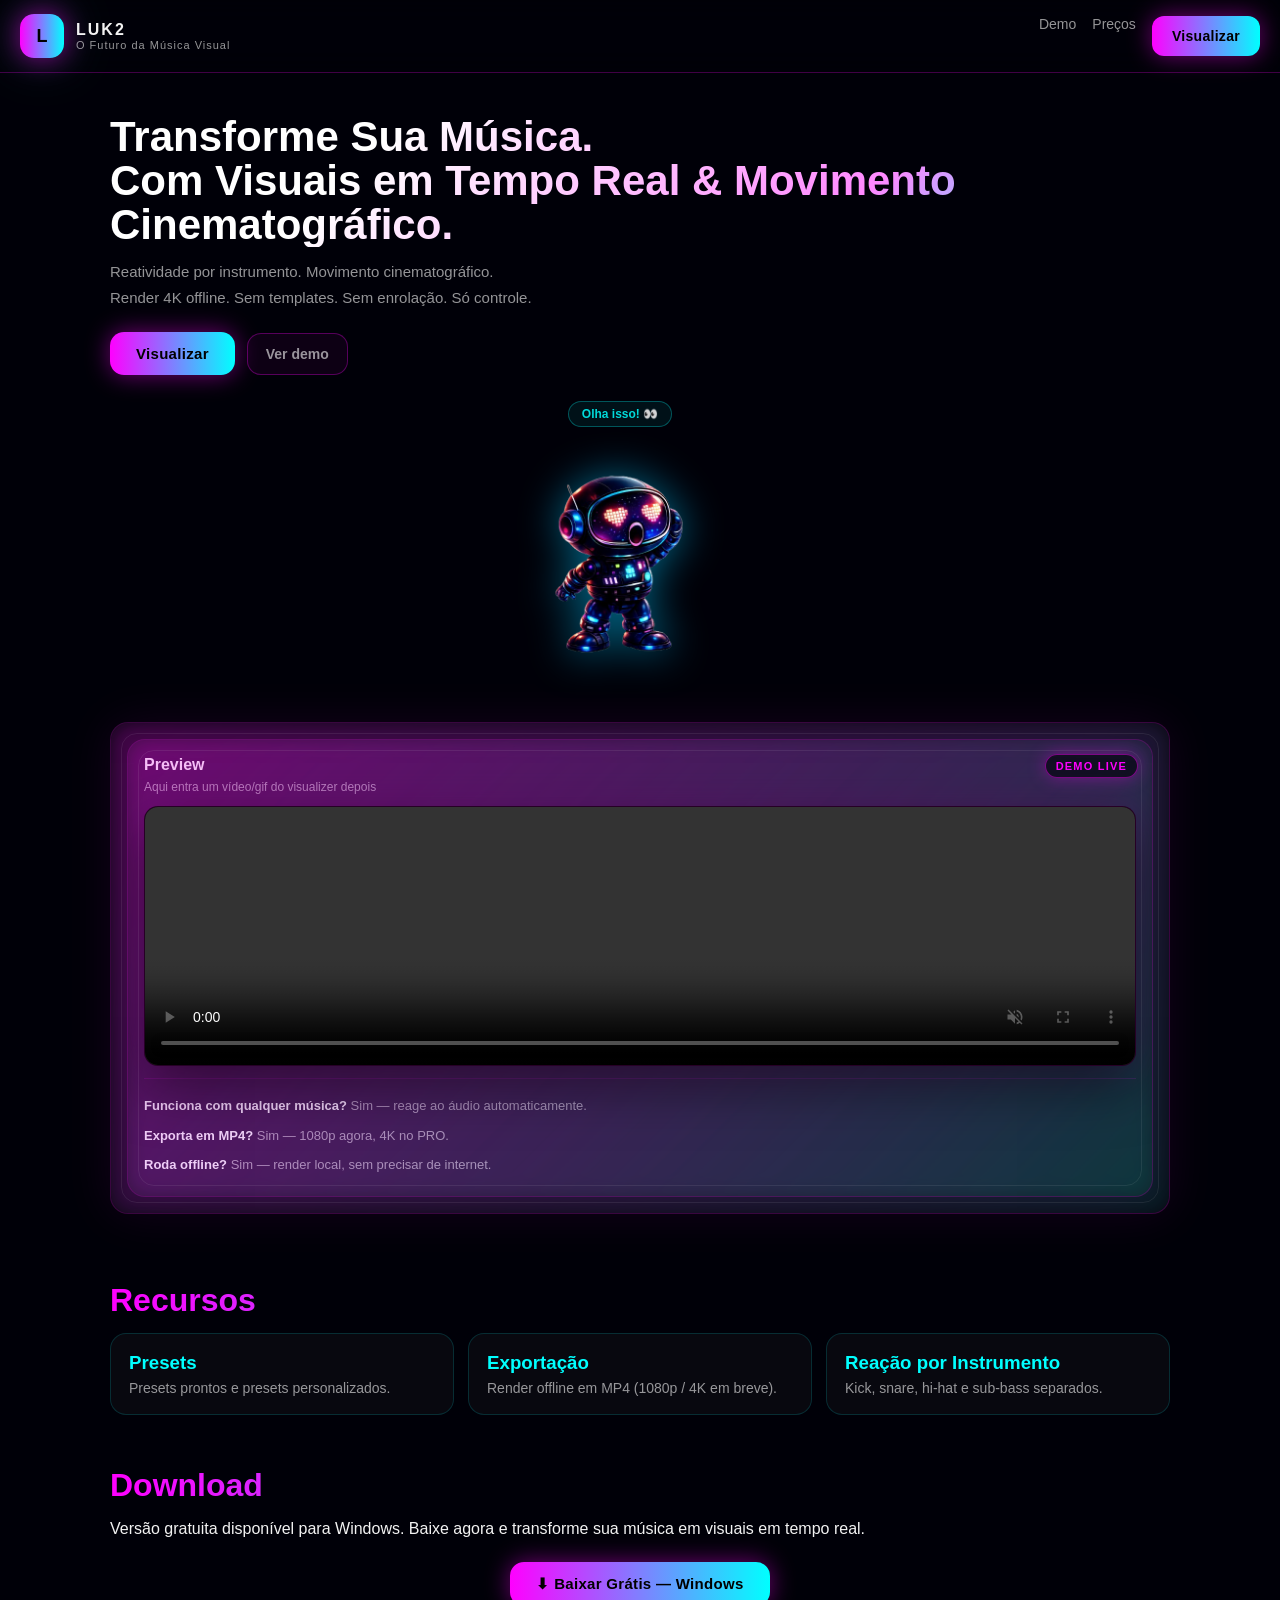
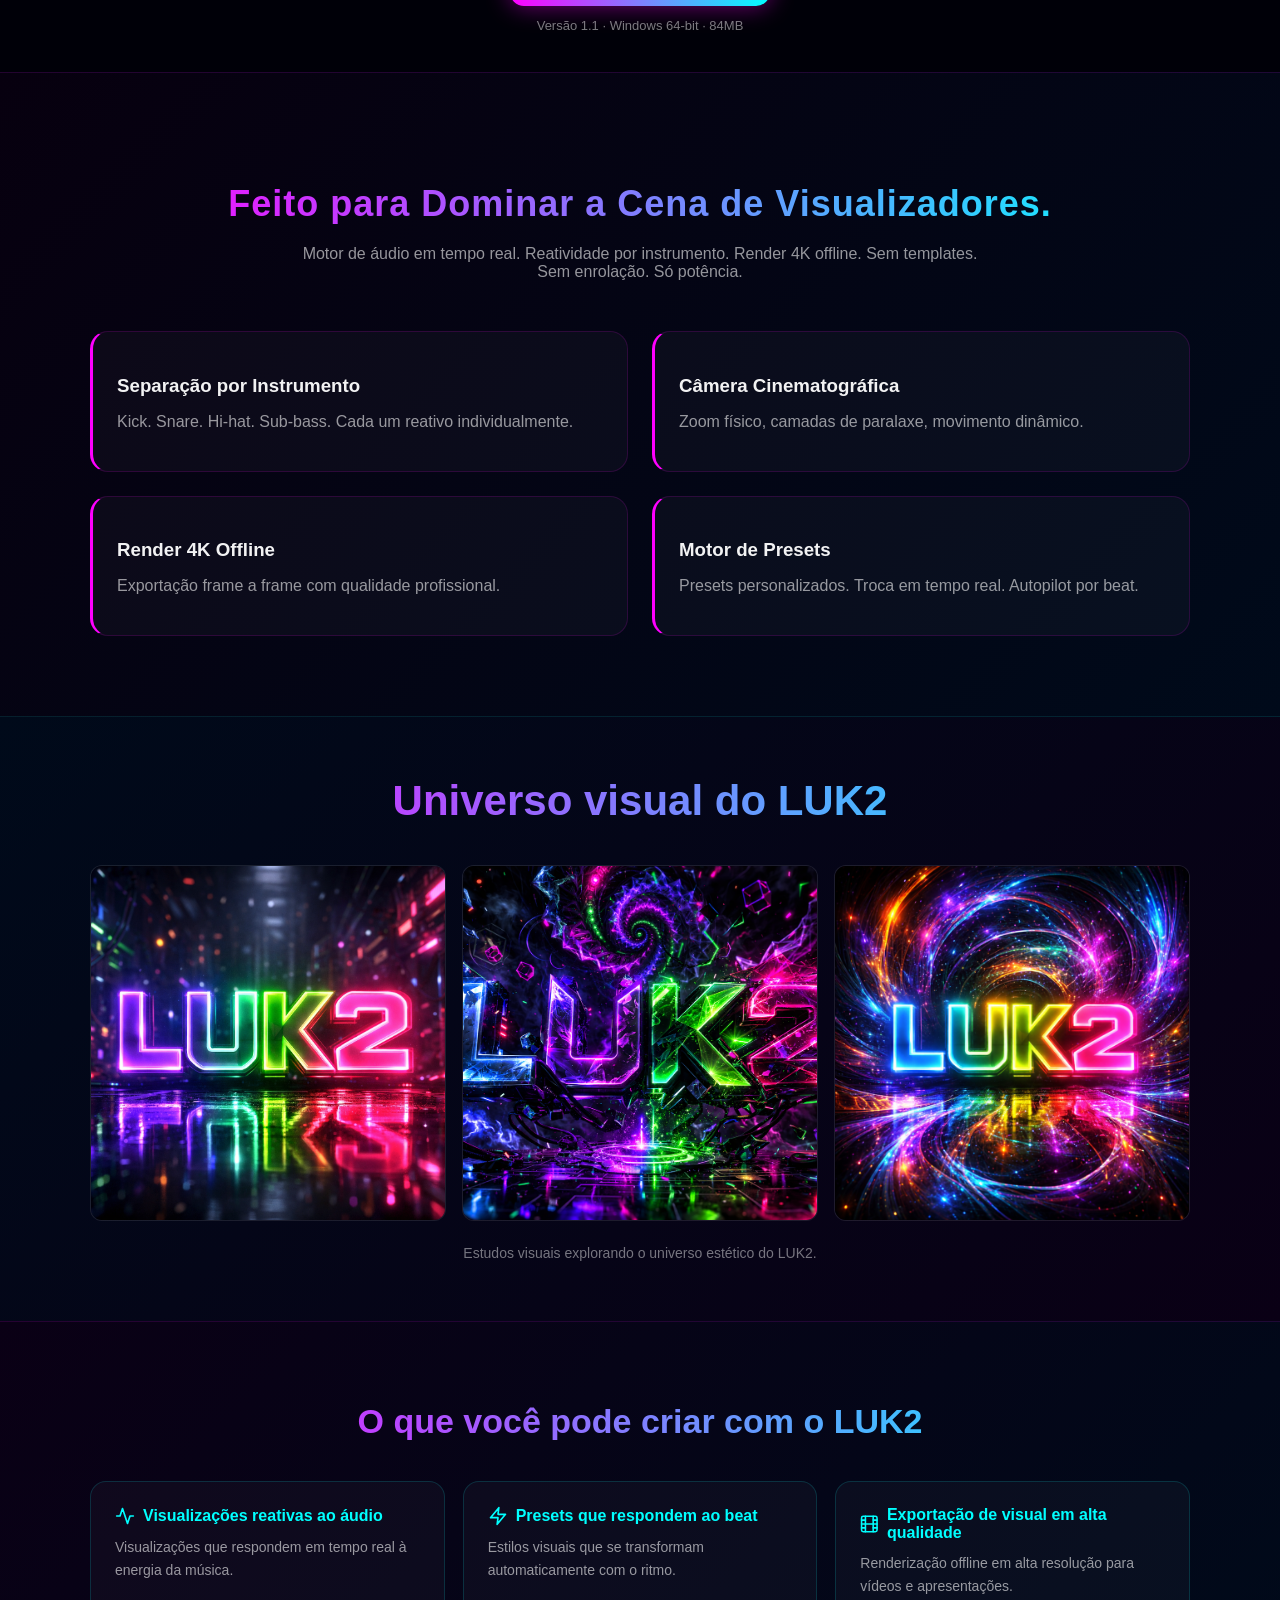
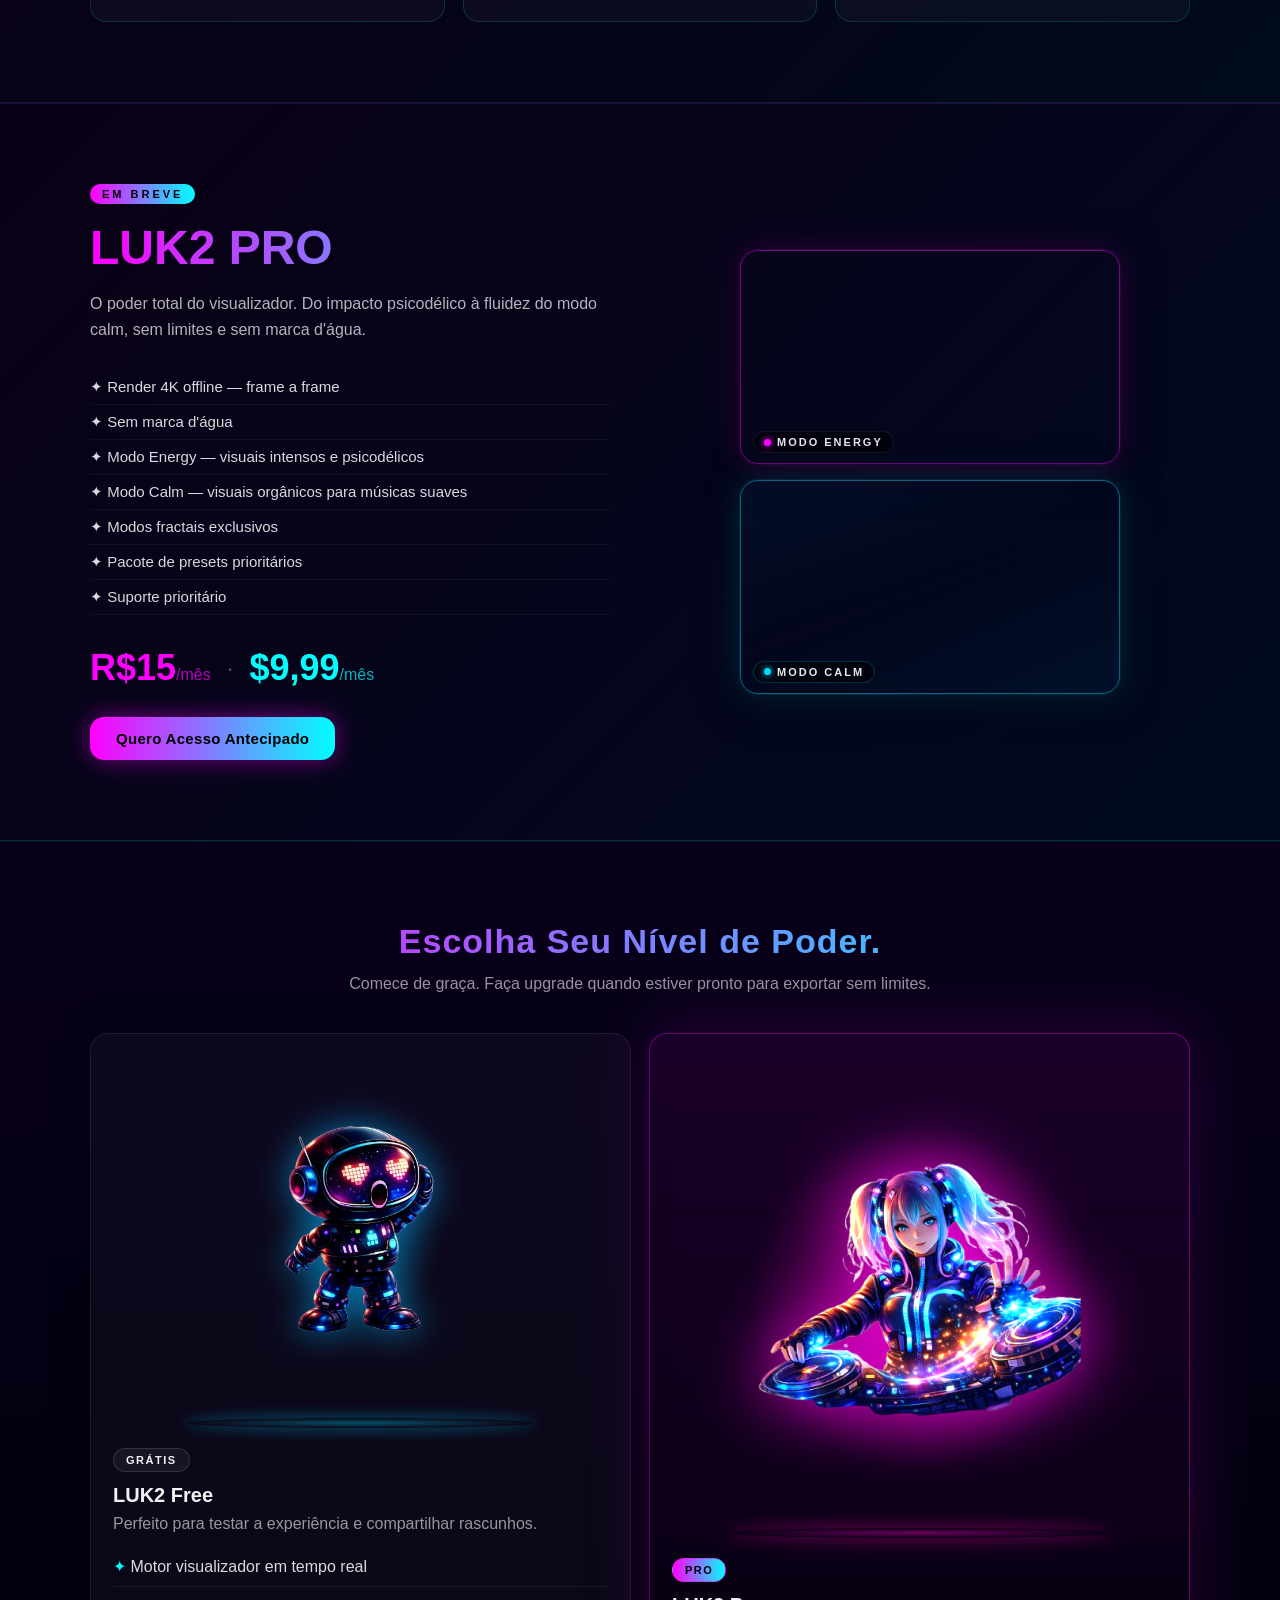
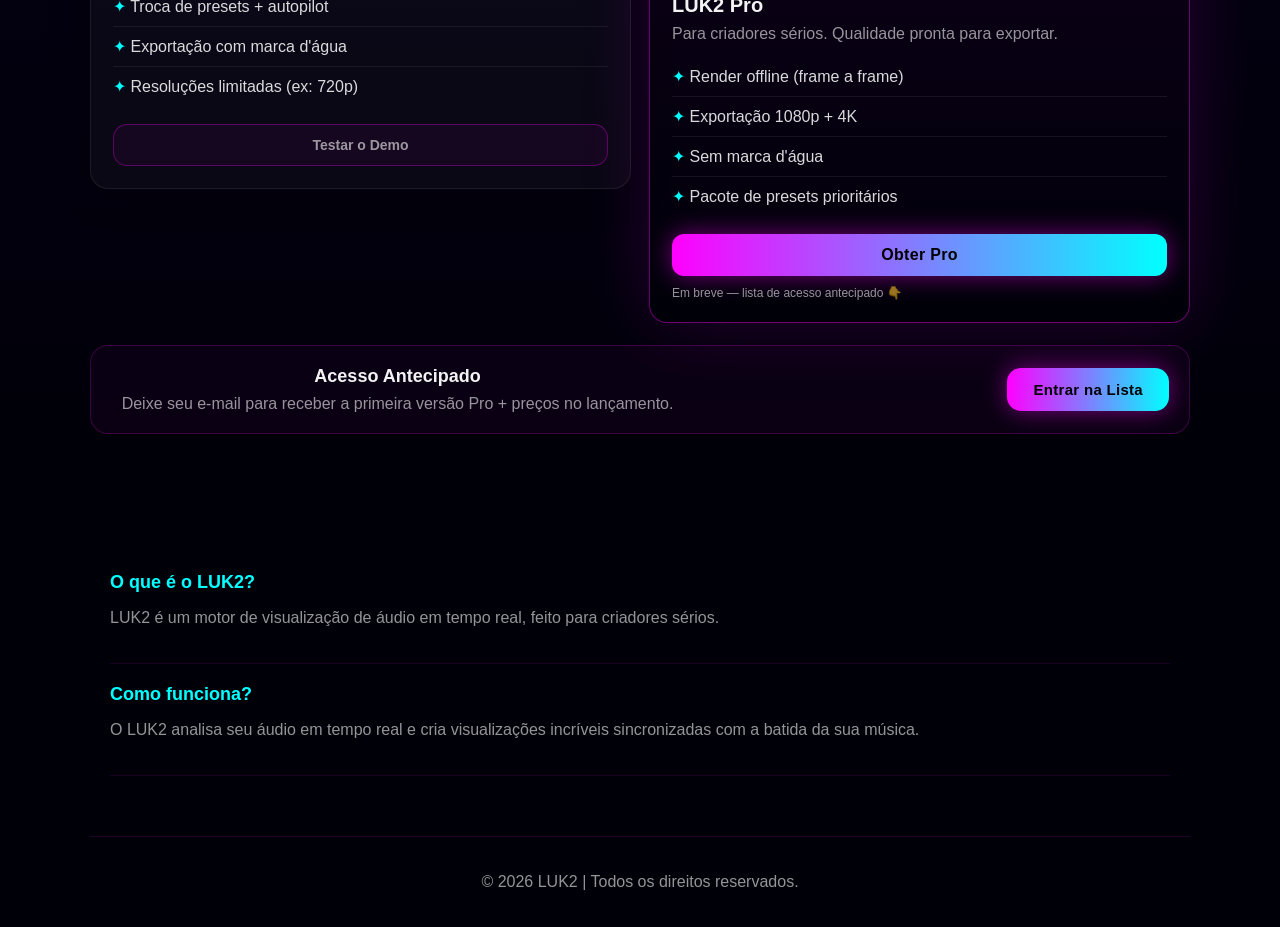
==== index.html @ 552ab43d "Corrige link de download: troca view do Google Drive por download direto - Antes: /file/d/.../view?u" ====
<!DOCTYPE html>
<html lang="pt-br">
<head>
  <meta charset="UTF-8" />
  <meta name="viewport" content="width=device-width, initial-scale=1.0" />
  <title>LUK2</title>
  <link rel="stylesheet" href="css/styles.css" />
</head>
<body>

<!-- Topbar -->
<header class="topbar">
  <div class="brand">
    <div class="logo">L</div>
    <div class="brand-text">
      <div class="name">LUK2</div>
      <div class="tagline">O Futuro da Música Visual</div>
    </div>
  </div>
  <div class="nav">
    <a href="javascript:void(0);" id="nav-demo-btn">Demo</a>
    <a href="#pricing">Preços</a>
    <a href="#download" class="cta">Visualizar</a>
  </div>
</header>

<!-- Hero Section -->
<main class="hero" style="position:relative; align-items:flex-end;">
  <div class="hero-left">
    <h1>
      Transforme Sua Música.<br>
      Com Visuais em Tempo Real &amp; Movimento Cinematográfico.
    </h1>
    <p>
      Reatividade por instrumento. Movimento cinematográfico.<br>
      Render 4K offline. Sem templates. Sem enrolação. Só controle.
    </p>
    <div class="hero-actions">
      <a class="cta cta-big" href="#download">Visualizar</a>
      <a class="ghost" href="javascript:void(0);" id="hero-demo-btn">Ver demo</a>
    </div>
  </div>
  <div class="hero-right">
    <div class="hero-k2-wrap">
      <div class="hero-k2-bubble">Olha isso! 👀</div>
      <img src="assets/images/k2.png" class="hero-k2" id="heroK2" alt="K2" />
    </div>
    <div class="card">


  <div class="hero-right">
    <div class="card">
      <div class="card-title">Preview</div>
      <div class="card-sub">Aqui entra um vídeo/gif do visualizer depois</div>
      <span class="preview-badge">DEMO LIVE</span>
      <video class="preview-video" autoplay muted loop playsinline controls preload="metadata">
        <source src="assets/videos/gravacao.mp4" type="video/mp4">
        Seu navegador não suporta vídeos.
      </video>
      <div class="mini-faq">
        <div class="q"><strong>Funciona com qualquer música?</strong> Sim — reage ao áudio automaticamente.</div>
        <div class="q"><strong>Exporta em MP4?</strong> Sim — 1080p agora, 4K no PRO.</div>
        <div class="q"><strong>Roda offline?</strong> Sim — render local, sem precisar de internet.</div>
      </div>
    </div>
  </div>
</main>

<section class="section" id="features">
  <h2>Recursos</h2>
  <div class="grid">
    <div class="tile">
      <h3>Presets</h3>
      <p>Presets prontos e presets personalizados.</p>
    </div>
    <div class="tile">
      <h3>Exportação</h3>
      <p>Render offline em MP4 (1080p / 4K em breve).</p>
    </div>
    <div class="tile">
      <h3>Reação por Instrumento</h3>
      <p>Kick, snare, hi-hat e sub-bass separados.</p>
    </div>
  </div>
</section>

<section class="section" id="download">
  <h2>Download</h2>
  <p>Versão gratuita disponível para Windows. Baixe agora e transforme sua música em visuais em tempo real.</p>
  <div style="text-align:center; margin-top:24px;">
    <a class="cta cta-big" href="https://drive.google.com/uc?export=download&id=1uAaUj0NLOrBJ1hyEz4DgEdSQg5QfrGda" target="_blank" rel="noopener">⬇ Baixar Grátis — Windows</a>
    <p style="margin-top:12px; opacity:0.5; font-size:13px;">Versão 1.1 · Windows 64-bit · 84MB</p>
  </div>
</section>

<section class="impact">
  <div class="impact-container">
    <h2 class="impact-title">
      Feito para Dominar a Cena de Visualizadores.
    </h2>
    <p class="impact-sub">
      Motor de áudio em tempo real. Reatividade por instrumento. Render 4K offline.
      Sem templates. Sem enrolação. Só potência.
    </p>
    <div class="impact-grid">
      <div class="impact-item">
        <h3>Separação por Instrumento</h3>
        <p>Kick. Snare. Hi-hat. Sub-bass. Cada um reativo individualmente.</p>
      </div>
      <div class="impact-item">
        <h3>Câmera Cinematográfica</h3>
        <p>Zoom físico, camadas de paralaxe, movimento dinâmico.</p>
      </div>
      <div class="impact-item">
        <h3>Render 4K Offline</h3>
        <p>Exportação frame a frame com qualidade profissional.</p>
      </div>
      <div class="impact-item">
        <h3>Motor de Presets</h3>
        <p>Presets personalizados. Troca em tempo real. Autopilot por beat.</p>
      </div>
    </div>
  </div>
</section>


<!-- Gallery Section -->
<section class="gallery-section">
  <div class="gallery-container">
  <h2 class="gallery-title">Universo visual do LUK2</h2>
  <div class="gallery-grid">
    <div class="gallery-card">
      <img src="assets/images/LUK2(1).png" alt="" />
    </div>
    <div class="gallery-card">
      <img src="assets/images/luk2(3).png" alt="" />
    </div>
    <div class="gallery-card">
      <img src="assets/images/luk2(4).jpg" alt="" />
    </div>
  </div>
  <p class="gallery-caption">Estudos visuais explorando o universo estético do LUK2.</p>
  </div>
</section>

<style>
.gallery-section {
  padding: 60px 20px;
  background: linear-gradient(135deg, #000a1a 0%, #0a0015 100%);
}
.gallery-container {
  max-width: 1100px;
  margin: 0 auto;
}
.gallery-title {
  text-align: center;
  font-size: 42px;
  font-weight: 900;
  background: linear-gradient(90deg, #ff00ff, #00ffff);
  -webkit-background-clip: text;
  -webkit-text-fill-color: transparent;
  margin: 0 0 40px;
}
.gallery-grid {
  display: grid;
  grid-template-columns: repeat(3, 1fr);
  gap: 16px;
}
.gallery-card {
  border-radius: 12px;
  overflow: hidden;
  border: 1px solid rgba(255, 255, 255, 0.08);
  background: rgba(255, 255, 255, 0.02);
}
.gallery-card img {
  width: 100%;
  height: 100%;
  object-fit: cover;
  display: block;
}
.gallery-caption {
  text-align: center;
  color: rgba(255, 255, 255, 0.45);
  font-size: 14px;
  margin: 24px 0 0;
}
@media (max-width: 768px) {
  .gallery-grid { grid-template-columns: 1fr; }
}
</style>

<!-- O que você pode criar Section -->
<section class="criar-section">
  <div class="criar-container">
    <h2 class="criar-title">O que você pode criar com o LUK2</h2>
    <div class="criar-grid">
      <div class="criar-card">
        <h3>
          <svg xmlns="http://www.w3.org/2000/svg" width="20" height="20" viewBox="0 0 24 24" fill="none" stroke="#00ffff" stroke-width="2" stroke-linecap="round" stroke-linejoin="round"><polyline points="22 12 18 12 15 21 9 3 6 12 2 12"/></svg>
          Visualizações reativas ao áudio
        </h3>
        <p>Visualizações que respondem em tempo real à energia da música.</p>
      </div>
      <div class="criar-card">
        <h3>
          <svg xmlns="http://www.w3.org/2000/svg" width="20" height="20" viewBox="0 0 24 24" fill="none" stroke="#00ffff" stroke-width="2" stroke-linecap="round" stroke-linejoin="round"><polygon points="13 2 3 14 12 14 11 22 21 10 12 10 13 2"/></svg>
          Presets que respondem ao beat
        </h3>
        <p>Estilos visuais que se transformam automaticamente com o ritmo.</p>
      </div>
      <div class="criar-card">
        <h3>
          <svg xmlns="http://www.w3.org/2000/svg" width="20" height="20" viewBox="0 0 24 24" fill="none" stroke="#00ffff" stroke-width="2" stroke-linecap="round" stroke-linejoin="round"><rect x="2" y="2" width="20" height="20" rx="2.18" ry="2.18"/><line x1="7" y1="2" x2="7" y2="22"/><line x1="17" y1="2" x2="17" y2="22"/><line x1="2" y1="12" x2="22" y2="12"/><line x1="2" y1="7" x2="7" y2="7"/><line x1="2" y1="17" x2="7" y2="17"/><line x1="17" y1="17" x2="22" y2="17"/><line x1="17" y1="7" x2="22" y2="7"/></svg>
          Exportação de visual em alta qualidade
        </h3>
        <p>Renderização offline em alta resolução para vídeos e apresentações.</p>
      </div>
    </div>
  </div>
</section>

<style>
.criar-section {
  padding: 80px 20px;
  background: linear-gradient(135deg, #0a0015 0%, #000a1a 100%);
  border-top: 1px solid rgba(255, 0, 255, 0.12);
  border-bottom: 1px solid rgba(0, 255, 255, 0.12);
}
.criar-container {
  max-width: 1100px;
  margin: 0 auto;
  text-align: center;
}
.criar-title {
  font-size: 34px;
  font-weight: 900;
  margin: 0 0 40px;
  background: linear-gradient(90deg, #ff00ff, #00ffff);
  -webkit-background-clip: text;
  -webkit-text-fill-color: transparent;
}
.criar-grid {
  display: grid;
  grid-template-columns: repeat(3, 1fr);
  gap: 18px;
}
.criar-card {
  border-radius: 16px;
  border: 1px solid rgba(0, 255, 255, 0.15);
  background: rgba(255, 255, 255, 0.03);
  padding: 24px;
  text-align: left;
  transition: transform .16s, background .2s, border-color .2s, box-shadow .2s;
}
.criar-card:hover {
  transform: translateY(-4px);
  background: rgba(0, 255, 255, 0.04);
  border-color: rgba(0, 255, 255, 0.4);
  box-shadow: 0 0 28px rgba(0, 255, 255, 0.15);
}
.criar-card h3 {
  margin: 0 0 10px;
  color: #00ffff;
  font-weight: 700;
  font-size: 16px;
  display: flex;
  align-items: center;
  gap: 8px;
}
.criar-card p {
  margin: 0;
  color: rgba(255, 255, 255, 0.58);
  font-size: 14px;
  line-height: 1.6;
}
@media (max-width: 900px) {
  .criar-grid { grid-template-columns: 1fr; }
}
</style>

<!-- PRO Section -->
<section class="pro-section">
  <div class="pro-container">
    <div class="pro-left">
      <div class="pro-badge-big">EM BREVE</div>
      <h2 class="pro-title">LUK2 PRO</h2>
      <p class="pro-sub">O poder total do visualizador. Do impacto psicodélico à fluidez do modo calm, sem limites e sem marca d'água.</p>
      <ul class="pro-features">
        <li>✦ Render 4K offline — frame a frame</li>
        <li>✦ Sem marca d'água</li>
        <li>✦ Modo Energy — visuais intensos e psicodélicos</li>
        <li>✦ Modo Calm — visuais orgânicos para músicas suaves</li>
        <li>✦ Modos fractais exclusivos</li>
        <li>✦ Pacote de presets prioritários</li>
        <li>✦ Suporte prioritário</li>
      </ul>
      <div class="pro-price">
        <span class="pro-price-br">R$15<small>/mês</small></span>
        <span class="pro-price-sep">·</span>
        <span class="pro-price-int">$9,99<small>/mês</small></span>
      </div>
      <a class="cta cta-big" href="https://go.hotmart.com/O104759492I" target="_blank">Quero Acesso Antecipado</a>
    </div>
    <div class="pro-right">
      <div class="pro-cards-stack">

        <div class="pro-mode-card pro-mode-energy">
          <video autoplay muted loop playsinline preload="metadata" class="pro-mode-video">
            <source src="assets/videos/LUK2.mp4" type="video/mp4">
          </video>
          <div class="pro-mode-label">
            <span class="pro-mode-dot energy-dot"></span>
            Modo Energy
          </div>
        </div>

        <div class="pro-mode-card pro-mode-calm">
          <video autoplay muted loop playsinline preload="metadata" class="pro-mode-video pro-mode-video-calm">
            <source src="assets/videos/borboleta.mp4" type="video/mp4">
          </video>
          <div class="calm-overlay"></div>
          <div class="pro-mode-label calm-label">
            <span class="pro-mode-dot calm-dot"></span>
            Modo Calm
          </div>
        </div>

      </div>
    </div>
  </div>
</section>

<style>
.pro-section {
  padding: 80px 20px;
  background: linear-gradient(135deg, #0a0015 0%, #000a20 100%);
  border-top: 1px solid rgba(255,0,255,0.15);
  border-bottom: 1px solid rgba(0,255,255,0.15);
}
.pro-container {
  max-width: 1100px;
  margin: 0 auto;
  display: flex;
  gap: 60px;
  align-items: center;
}
.pro-left { flex: 1; }
.pro-badge-big {
  display: inline-block;
  background: linear-gradient(90deg, #ff00ff, #00ffff);
  color: #000;
  font-size: 11px;
  font-weight: 900;
  letter-spacing: 3px;
  padding: 4px 12px;
  border-radius: 20px;
  margin-bottom: 16px;
}
.pro-title {
  font-size: 48px;
  font-weight: 900;
  background: linear-gradient(90deg, #ff00ff, #00ffff);
  -webkit-background-clip: text;
  -webkit-text-fill-color: transparent;
  margin: 0 0 16px;
}
.pro-sub {
  color: rgba(255,255,255,0.7);
  font-size: 16px;
  line-height: 1.6;
  margin-bottom: 28px;
}
.pro-features {
  list-style: none;
  padding: 0;
  margin: 0 0 32px;
}
.pro-features li {
  color: rgba(255,255,255,0.85);
  padding: 8px 0;
  font-size: 15px;
  border-bottom: 1px solid rgba(255,255,255,0.05);
}
.pro-price {
  display: flex;
  align-items: center;
  gap: 16px;
  margin-bottom: 28px;
}
.pro-price-br {
  font-size: 36px;
  font-weight: 900;
  color: #ff00ff;
}
.pro-price-int {
  font-size: 36px;
  font-weight: 900;
  color: #00ffff;
}
.pro-price-sep { color: rgba(255,255,255,0.3); font-size: 24px; }
.pro-price small { font-size: 16px; font-weight: 400; opacity: 0.7; }

.pro-right { flex: 1; display: flex; justify-content: center; align-items: center; }

/* ── Cards empilhados ── */
.pro-cards-stack {
  display: flex;
  flex-direction: column;
  gap: 16px;
  width: 100%;
  max-width: 380px;
}
.pro-mode-card {
  position: relative;
  border-radius: 18px;
  overflow: hidden;
  aspect-ratio: 16 / 9;
  width: 100%;
  box-shadow: 0 4px 32px rgba(0,0,0,0.5);
}
.pro-mode-energy {
  border: 1px solid rgba(255,0,255,0.45);
  box-shadow:
    0 0 0 1px rgba(255,0,255,0.08),
    0 0 32px rgba(255,0,255,0.18),
    0 6px 40px rgba(0,0,0,0.6);
}
.pro-mode-calm {
  border: 1px solid rgba(0,220,255,0.45);
  box-shadow:
    0 0 0 1px rgba(0,220,255,0.08),
    0 0 32px rgba(0,200,255,0.18),
    0 6px 40px rgba(0,0,0,0.6);
}
.pro-mode-video {
  width: 100%;
  height: 100%;
  object-fit: cover;
  display: block;
}
.pro-mode-video-calm {
  object-position: center center;
  filter: brightness(1.1) saturate(1.15);
}
/* overlay suave que valoriza o vídeo calm sem escurecer demais */
.calm-overlay {
  position: absolute;
  inset: 0;
  background: linear-gradient(
    160deg,
    rgba(0,180,255,0.06) 0%,
    rgba(0,0,0,0) 50%,
    rgba(0,120,180,0.08) 100%
  );
  pointer-events: none;
}
.pro-mode-label {
  position: absolute;
  bottom: 10px;
  left: 12px;
  display: flex;
  align-items: center;
  gap: 6px;
  font-size: 11px;
  font-weight: 700;
  letter-spacing: 2px;
  text-transform: uppercase;
  color: rgba(255,255,255,0.9);
  background: rgba(0,0,0,0.5);
  backdrop-filter: blur(8px);
  -webkit-backdrop-filter: blur(8px);
  padding: 4px 10px;
  border-radius: 20px;
  border: 1px solid rgba(255,255,255,0.07);
}
/* label calm com borda ciano sutil */
.calm-label {
  border-color: rgba(0,220,255,0.2);
}
.pro-mode-dot {
  width: 7px;
  height: 7px;
  border-radius: 50%;
  flex-shrink: 0;
}
.energy-dot { background: #ff00ff; box-shadow: 0 0 7px #ff00ff; }
.calm-dot   { background: #00dcff; box-shadow: 0 0 7px #00dcff; }
@media (max-width: 768px) {
  .pro-container { flex-direction: column; gap: 40px; }
  .pro-title { font-size: 36px; }
}
</style>

<style>
/* ══ HERO K2 ══════════════════════════════════════ */
.hero-k2-wrap {
  display: flex;
  flex-direction: column;
  align-items: center;
  justify-content: flex-end;
  position: relative;
  z-index: 3;
  align-self: flex-end;
}
.hero-k2 {
  width: 190px;
  height: auto;
  object-fit: contain;
  mix-blend-mode: screen;
  filter: drop-shadow(0 0 20px rgba(0,200,255,0.5));
  animation: k2-idle 4s ease-in-out infinite;
  transform-origin: bottom center;
  cursor: pointer;
}
.hero-k2-bubble {
  background: rgba(0,255,255,0.08);
  border: 1px solid rgba(0,255,255,0.35);
  color: #00ffff;
  font-size: 12px;
  font-weight: 700;
  padding: 5px 13px;
  border-radius: 20px;
  margin-bottom: 10px;
  opacity: 0.85;
  white-space: nowrap;
  animation: bubble-float 4s ease-in-out infinite;
}
@keyframes bubble-float {
  0%,100% { transform: translateY(0); opacity: 0.7; }
  50%      { transform: translateY(-4px); opacity: 1; }
}
@media (max-width: 900px) { .hero-k2-wrap { display: none; } }

/* ══ PRICING COLS ═════════════════════════════════ */
.pricing-cols {
  display: grid;
  grid-template-columns: 1fr 1fr;
  gap: 18px;
  align-items: start;
}
.pricing-col {
  display: flex;
  flex-direction: column;
  width: 100%;
}

/* ══ MASCOT STAGE — topo do card ══════════════════ */
.mascot-stage {
  position: relative;
  display: flex;
  flex-direction: column;
  align-items: center;
  width: 100%;
  padding-top: 8px;
  margin-bottom: 20px;
}

/* Halo neon centralizado atrás do mascote */
.mascot-halo {
  position: absolute;
  border-radius: 50%;
  pointer-events: none;
  z-index: 1;
  top: 50%;
  left: 50%;
  transform: translate(-50%, -50%);
  transition: transform 0.15s ease, opacity 0.15s ease;
}
.k2-halo {
  width: 160px; height: 160px;
  background: radial-gradient(circle, rgba(0,200,255,0.28) 0%, transparent 70%);
  animation: halo-k2 3.5s ease-in-out infinite;
}
.ju-halo {
  width: 280px; height: 280px;
  background: radial-gradient(circle, rgba(255,0,200,0.45) 0%, transparent 70%);
  animation: halo-ju 4s ease-in-out infinite;
}
@keyframes halo-k2 {
  0%,100% { opacity: 0.55; transform: translate(-50%, -50%) scale(1); }
  50%      { opacity: 0.9;  transform: translate(-50%, -50%) scale(1.1); }
}
@keyframes halo-ju {
  0%,100% { opacity: 0.55; transform: translate(-50%, -50%) scale(1); }
  50%      { opacity: 1;    transform: translate(-50%, -50%) scale(1.13); }
}

/* Parallax wrapper — JS mexe aqui, não no img */
.mascot-parallax {
  position: relative;
  z-index: 3;
  will-change: transform;
  transition: transform 60ms linear;
}

/* Imagens dos mascotes */
.mascot-img {
  display: block;
  object-fit: contain;
  mix-blend-mode: screen;
}
.k2-img {
  height: 350px; width: auto;
  filter: drop-shadow(0 0 18px rgba(0,180,255,0.6));
  animation: k2-idle 3.5s ease-in-out infinite;
  cursor: pointer;
  transition: filter 0.2s ease;
}
.ju-img {
  height: 460px; width: auto;
  filter: drop-shadow(0 0 40px rgba(255,0,200,0.95)) drop-shadow(0 0 80px rgba(255,0,200,0.5)) brightness(1.15) saturate(1.3);
  animation: ju-idle 4s ease-in-out infinite;
  transition: filter 0.2s ease;
}

/* Plataforma — apoio visual abaixo do mascote */
.stage-platform {
  position: relative;
  z-index: 4;
  width: 70%;
  height: 10px;
  border-radius: 50%;
  margin-top: -6px;
}
.k2-platform {
  background: radial-gradient(ellipse, rgba(0,220,255,0.35) 0%, transparent 70%);
  box-shadow: 0 0 14px 3px rgba(0,200,255,0.3);
}
.ju-platform {
  background: radial-gradient(ellipse, rgba(255,0,200,0.4) 0%, transparent 70%);
  box-shadow: 0 0 16px 3px rgba(255,0,180,0.35);
}

/* Card — contém o mascote + conteúdo */
.price-card {
  position: relative;
  width: 100%;
  overflow: visible;
}

/* ══ IDLE ANIMATIONS — orgânicas, não robóticas ═══ */
@keyframes k2-idle {
  0%   { transform: translateY(0px)   rotate(-1.5deg); }
  30%  { transform: translateY(-7px)  rotate(1deg); }
  60%  { transform: translateY(-4px)  rotate(-0.5deg); }
  100% { transform: translateY(0px)   rotate(-1.5deg); }
}
@keyframes ju-idle {
  0%   { transform: translateY(0px)  rotate(1deg); }
  35%  { transform: translateY(-9px) rotate(-1.5deg); }
  65%  { transform: translateY(-5px) rotate(0.5deg); }
  100% { transform: translateY(0px)  rotate(1deg); }
}

/* ══ HOVER DO CARD — reações vivas ════════════════ */
.pricing-col:hover .k2-img {
  animation: k2-curious 0.55s cubic-bezier(.23,1.4,.32,1) forwards,
             k2-idle 3.5s ease-in-out 0.55s infinite;
  filter: drop-shadow(0 0 30px rgba(0,220,255,0.9));
}
.pricing-col:hover .ju-img {
  animation: ju-power 0.55s cubic-bezier(.23,1.4,.32,1) forwards,
             ju-idle 4s ease-in-out 0.55s infinite;
  filter: drop-shadow(0 0 38px rgba(255,0,220,1));
}
.pricing-col:hover .k2-halo {
  opacity: 1 !important;
  transform: translate(-50%, -50%) scale(1.2) !important;
}
.pricing-col:hover .ju-halo {
  opacity: 1 !important;
  transform: translate(-50%, -50%) scale(1.22) !important;
}
@keyframes k2-curious {
  0%   { transform: translateY(0)    rotate(-1.5deg); }
  45%  { transform: translateY(-18px) rotate(10deg) scale(1.07); }
  100% { transform: translateY(-7px)  rotate(1deg); }
}
@keyframes ju-power {
  0%   { transform: translateY(0)    rotate(1deg); }
  40%  { transform: translateY(-16px) rotate(-5deg) scale(1.1); }
  100% { transform: translateY(-9px)  rotate(-1.5deg); }
}

/* ══ BEAT — classe JS .isBeat ═════════════════════ */
.pricing-col.isBeat .k2-halo {
  transform: translate(-50%, -50%) scale(1.22) !important;
  opacity: 1 !important;
}
.pricing-col.isBeat .k2-img {
  filter: drop-shadow(0 0 36px rgba(0,220,255,0.95));
}
.pricing-col.isBeat .ju-halo {
  transform: translate(-50%, -50%) scale(1.25) !important;
  opacity: 1 !important;
}
.pricing-col.isBeat .ju-img {
  filter: drop-shadow(0 0 44px rgba(255,0,220,1));
}
.pricing-col.isBeat .stage-platform {
  opacity: 1.0;
  transform: scaleX(1.1);
}

/* Pixel burst K2 */
.pixel-burst {
  position: fixed;
  border-radius: 1px;
  pointer-events: none;
  z-index: 9999;
  animation: pixel-fly 0.65s ease-out forwards;
}
@keyframes pixel-fly {
  0%   { opacity: 1; transform: translate(0,0) scale(1); }
  100% { opacity: 0; transform: var(--tx) scale(0.2); }
}

/* ══ MOBILE ═══════════════════════════════════════ */
@media (max-width: 768px) {
  .pricing-cols { grid-template-columns: 1fr; gap: 36px; }
  .k2-img  { height: 140px; }
  .ju-img  { height: 155px; }
}
</style>

<!-- Pricing Section -->
<section class="pricing" id="pricing">
  <div class="pricing-container">
    <h2 class="pricing-title">Escolha Seu Nível de Poder.</h2>
    <p class="pricing-sub">
      Comece de graça. Faça upgrade quando estiver pronto para exportar sem limites.
    </p>

    <!-- Pricing cols com mascote ancorado na plataforma -->
    <div class="pricing-cols">

      <!-- Coluna FREE -->
      <div class="pricing-col" id="col-free">
        <div class="price-card" id="card-free">
          <div class="mascot-stage">
            <!-- Halo atrás -->
            <div class="mascot-halo k2-halo"></div>
            <!-- Mascote com wrapper parallax -->
            <div class="mascot-parallax" id="k2Parallax">
              <img src="assets/images/k2.png" class="mascot-img k2-img" id="k2Pricing" alt="K2" />
            </div>
            <div class="mascot-shadow"></div>
            <!-- Plataforma na frente (efeito de apoio) -->
            <div class="stage-platform k2-platform"></div>
          </div>
          <div class="price-top">
            <div class="badge">GRÁTIS</div>
            <h3>LUK2 Free</h3>
            <p class="price-desc">Perfeito para testar a experiência e compartilhar rascunhos.</p>
          </div>
          <ul class="price-list">
            <li>Motor visualizador em tempo real</li>
            <li>Troca de presets + autopilot</li>
            <li>Exportação com marca d'água</li>
            <li>Resoluções limitadas (ex: 720p)</li>
          </ul>
          <a class="ghost price-btn" href="javascript:void(0);" id="pricing-demo-btn">Testar o Demo</a>
        </div>
      </div>

      <!-- Coluna PRO -->
      <div class="pricing-col" id="col-pro">
        <div class="price-card pro" id="card-pro">
          <div class="mascot-stage">
            <!-- Halo atrás -->
            <div class="mascot-halo ju-halo"></div>
            <!-- Mascote com wrapper parallax -->
            <div class="mascot-parallax" id="juParallax">
              <img src="assets/images/ju.png" class="mascot-img ju-img" id="juPricing" alt="JU" />
            </div>
            <div class="mascot-shadow"></div>
            <!-- Plataforma na frente -->
            <div class="stage-platform ju-platform"></div>
          </div>
          <div class="price-top">
            <div class="badge pro-badge">PRO</div>
            <h3>LUK2 Pro</h3>
            <p class="price-desc">Para criadores sérios. Qualidade pronta para exportar.</p>
          </div>
          <ul class="price-list">
            <li>Render offline (frame a frame)</li>
            <li>Exportação 1080p + 4K</li>
            <li>Sem marca d'água</li>
            <li>Pacote de presets prioritários</li>
          </ul>
          <a class="cta price-btn" href="https://go.hotmart.com/O104759492I" target="_blank">Obter Pro</a>
          <div class="micro">Em breve — lista de acesso antecipado 👇</div>
        </div>
      </div>

    </div>

    <div class="early" id="contact">
      <div class="early-left">
        <h3>Acesso Antecipado</h3>
        <p>Deixe seu e-mail para receber a primeira versão Pro + preços no lançamento.</p>
      </div>
      <!-- Mailchimp Form -->
      <div class="early-form">
        <a class="cta cta-big" href="http://eepurl.com/jAQY9I" target="_blank" rel="noopener">Entrar na Lista</a>
      </div>
    </div>

  </div>
</section>

<!-- FAQ Section -->
<section class="faq" id="faq">
  <div>
    <div class="faq-item">
      <h3>O que é o LUK2?</h3>
      <p>LUK2 é um motor de visualização de áudio em tempo real, feito para criadores sérios.</p>
    </div>
    <div class="faq-item">
      <h3>Como funciona?</h3>
      <p>O LUK2 analisa seu áudio em tempo real e cria visualizações incríveis sincronizadas com a batida da sua música.</p>
    </div>
  </div>
</section>

<!-- Footer -->
<footer class="footer">
  <p>&copy; 2026 LUK2 | Todos os direitos reservados.</p>
</footer>

<!-- Modal Demo -->
<div class="demo-modal" id="demoModal">
  <div class="demo-modal-overlay" id="demoOverlay"></div>
  <div class="demo-modal-content">
    <button class="demo-modal-close" id="demoClose">&times;</button>
    <div class="demo-modal-title">DEMO LIVE</div>
  </div>
</div>

<script>
// ── K2 pixel burst no clique ──────────────────────
function pixelBurst(el) {
  const rect = el.getBoundingClientRect();
  const colors = ['#ff00ff','#00ffff','#ff88ff','#ffff00','#ffffff','#aa00ff','#00ff88'];
  for (let i = 0; i < 20; i++) {
    const px = document.createElement('div');
    px.className = 'pixel-burst';
    const angle = (Math.PI * 2 / 20) * i;
    const dist = 35 + Math.random() * 55;
    px.style.setProperty('--tx', `translate(${Math.cos(angle)*dist}px,${Math.sin(angle)*dist}px)`);
    px.style.background = colors[Math.floor(Math.random()*colors.length)];
    const size = (3 + Math.random()*7) + 'px';
    px.style.width = size; px.style.height = size;
    px.style.left = (rect.left + rect.width*0.28 + Math.random()*rect.width*0.44) + 'px';
    px.style.top  = (rect.top  + rect.height*0.22 + Math.random()*rect.height*0.18) + 'px';
    document.body.appendChild(px);
    setTimeout(() => px.remove(), 700);
  }
}
document.querySelectorAll('#k2Pricing, #heroK2').forEach(el => {
  el.addEventListener('click', () => pixelBurst(el));
});

// ── Parallax — mexe no WRAPPER, animação fica no img ──
document.addEventListener('mousemove', (e) => {
  const cx = window.innerWidth / 2;
  const cy = window.innerHeight / 2;
  const dx = (e.clientX - cx) / cx; // -1..1
  const dy = (e.clientY - cy) / cy;

  const k2p = document.getElementById('k2Parallax');
  const jup = document.getElementById('juParallax');
  const hk2 = document.getElementById('heroK2');

  if (k2p) k2p.style.transform = `translate(${dx*6}px, ${dy*4}px) rotate(${dx*1.2}deg)`;
  if (jup) jup.style.transform = `translate(${dx*-5}px, ${dy*3}px) rotate(${dx*-1.0}deg)`;
  if (hk2) hk2.style.transform = `translate(${dx*4}px, ${dy*3}px)`;
});

// ── Beat orgânico — vida musical, intervalo irregular ──
(function beatLoop() {
  document.querySelectorAll('.pricing-col').forEach(col => {
    const isPro = col.id === 'col-pro';
    const chance = isPro ? 0.55 : 0.35;
    if (Math.random() < chance) {
      col.classList.add('isBeat');
      setTimeout(() => col.classList.remove('isBeat'), 130 + Math.random() * 40);
    }
  });
  setTimeout(beatLoop, 180 + Math.random() * 320);
})();
</script>
<script src="js/main.js"></script>
</body>
</html>
---- css/styles.css ----
:root{
  --bg: #000008;
  --panel: rgba(255,255,255,0.04);
  --panel2: rgba(255,255,255,0.07);
  --text: rgba(255,255,255,0.95);
  --muted: rgba(255,255,255,0.58);
  --stroke: rgba(255,0,255,0.18);
  --glow: rgba(255,0,255,0.35);
  --magenta: #ff00ff;
  --cyan: #00ffff;
  --grad: linear-gradient(90deg, #ff00ff, #00ffff);
}

*{ box-sizing: border-box; }

html, body{
  margin:0; padding:0;
  background: var(--bg);
  color: var(--text);
  font-family: 'Segoe UI', Arial, sans-serif;
  overflow-x: hidden;
}

a{ color: inherit; text-decoration: none; }

/* ── BACKGROUND VIVO ─────────────────── */
body::before{
  content:"";
  position: fixed;
  inset: -40%;
  background:
    radial-gradient(circle at 15% 25%, rgba(255,0,255,0.22), transparent 50%),
    radial-gradient(circle at 75% 60%, rgba(0,255,255,0.14), transparent 55%),
    radial-gradient(circle at 50% 10%, rgba(140,0,255,0.16), transparent 50%);
  filter: blur(60px);
  opacity: 0.9;
  pointer-events: none;
  z-index: -1;
  animation: luk2-float 10s ease-in-out infinite;
}

/* ── TOPBAR ─────────────────────────── */
.topbar{
  position: sticky; top:0; z-index:10;
  display:flex; align-items:center; justify-content:space-between;
  padding: 14px 20px;
  border-bottom: 1px solid rgba(255,0,255,0.25);
  background: rgba(0,0,8,0.88);
  backdrop-filter: blur(14px);
}

.brand{ display:flex; align-items:center; gap:12px; }

.logo{
  width:44px; height:44px; border-radius:14px;
  display:flex; align-items:center; justify-content:center;
  font-weight:900; font-size:18px; color:#000;
  background: var(--grad);
  box-shadow: 0 0 28px rgba(255,0,255,0.55), 0 0 56px rgba(0,255,255,0.2);
}

.brand-text .name{ font-weight:900; letter-spacing:2px; font-size:16px; }
.brand-text .tagline{ font-size:11px; color:var(--muted); letter-spacing:1px; }

.nav{ display:flex; gap:16px; color:var(--muted); }
.nav a{ display:inline-block; transition: transform .15s, color .15s; font-size:14px; }
.nav a:hover{ color:var(--text); transform:scale(1.06); }

/* ── BUTTONS ────────────────────────── */
.cta{
  padding:12px 20px; border-radius:12px;
  border:none;
  background: var(--grad);
  color:#000; font-weight:800; letter-spacing:.3px;
  box-shadow: 0 0 24px rgba(255,0,255,0.45);
  display:inline-block;
  transition: transform .2s, box-shadow .25s;
}
.cta-big{ padding:13px 26px; font-size:15px; border-radius:14px; }
.cta:hover{
  transform:scale(1.05);
  box-shadow: 0 0 36px rgba(255,0,255,0.65), 0 0 64px rgba(0,255,255,0.25);
}
.cta:active{ transform:scale(0.97); }

.ghost{
  padding:12px 18px; border-radius:14px;
  border:1px solid rgba(255,0,255,0.3);
  background:rgba(255,0,255,0.05);
  color:var(--muted); font-size:14px; font-weight:600;
  display:inline-block;
  transition: transform .2s, border-color .2s, color .2s, box-shadow .25s;
}
.ghost:hover{
  transform:scale(1.05);
  border-color:var(--magenta); color:var(--magenta);
  box-shadow: 0 0 20px rgba(255,0,255,0.25);
}

/* ── HERO ───────────────────────────── */
.hero{
  display:grid; grid-template-columns:1.1fr 0.9fr;
  gap:26px; padding:42px 20px;
  max-width:1100px; margin:0 auto;
}

.hero-left h1{
  margin:0 0 12px; font-size:42px; line-height:1.05; font-weight:900;
  background: linear-gradient(135deg, #ffffff 25%, #ff88ff 70%, #00ffff 100%);
  -webkit-background-clip:text; -webkit-text-fill-color:transparent; background-clip:text;
}
.hero-left p{ margin:0 0 22px; color:var(--muted); max-width:54ch; font-size:15px; line-height:1.7; }
.hero-actions{ display:flex; gap:12px; align-items:center; flex-wrap:wrap; }

/* ── CARD ───────────────────────────── */
.card{
  border-radius:18px;
  border:1px solid rgba(255,0,255,0.2);
  background: rgba(255,255,255,0.03);
  padding:16px;
  box-shadow: 0 0 48px rgba(255,0,255,0.08);
  transition: transform .16s, border-color .2s;
}
.card:hover{ transform:scale(1.015); border-color:rgba(255,0,255,0.4); }
.card-title{ font-weight:700; margin-bottom:6px; }
.card-sub{ color:var(--muted); font-size:12px; margin-bottom:12px; }

/* Hero card frame premium */
.hero-right .card{
  position:relative; overflow:hidden;
  animation: luk2-card-pulse 3.2s ease-in-out infinite;
}
.hero-right .card::before{
  content:""; position:absolute; inset:-2px; border-radius:20px;
  background: linear-gradient(135deg, rgba(255,0,255,.5), rgba(0,255,255,.2));
  opacity:.45; filter:blur(10px); pointer-events:none;
}
.hero-right .card::after{
  content:""; position:absolute; inset:10px; border-radius:16px;
  border:1px solid rgba(255,255,255,.08); pointer-events:none;
}

/* ── PREVIEW VIDEO ──────────────────── */
.preview-video{
  width:100%; height:260px; display:block; border-radius:14px;
  border:1px solid rgba(255,0,255,0.15);
  background:#000; object-fit:cover;
  box-shadow: 0 18px 55px rgba(0,0,0,.55), 0 0 40px rgba(255,0,255,.15);
  transform:translateZ(0);
  transition: transform .18s, opacity .2s;
}
.preview-video:hover{ opacity:.82; }
.hero-right .card:hover .preview-video{ transform:scale(1.01); }

.preview-badge{
  position:absolute; top:14px; right:14px;
  padding:5px 10px; font-size:11px; font-weight:800; letter-spacing:1.2px;
  border-radius:999px; border:1px solid rgba(255,0,255,0.45);
  background:rgba(0,0,8,.6); backdrop-filter:blur(10px);
  color:var(--magenta);
  box-shadow: 0 0 18px rgba(255,0,255,0.35);
}

/* ── MINI FAQ ───────────────────────── */
.mini-faq{
  margin-top:12px; padding-top:12px;
  border-top:1px solid rgba(255,0,255,0.15);
  color:var(--muted); font-size:13px; line-height:1.35;
}
.mini-faq .q{ padding:6px 0; }
.mini-faq .q strong{ color:var(--text); font-weight:700; }

/* ── SECTION ────────────────────────── */
.section{ max-width:1100px; margin:0 auto; padding:26px 20px; }
.section h2{
  margin:0 0 14px; font-size:32px; font-weight:900;
  background: var(--grad);
  -webkit-background-clip:text; -webkit-text-fill-color:transparent; background-clip:text;
}

/* ── GRID / TILE ────────────────────── */
.grid{ display:grid; grid-template-columns:repeat(3,1fr); gap:14px; }
.tile{
  border-radius:16px;
  border:1px solid rgba(0,255,255,0.15);
  background:rgba(255,255,255,0.03);
  padding:18px;
  transition: transform .16s, background .2s, border-color .2s, box-shadow .2s;
}
.tile:hover{
  transform:translateY(-4px);
  background:rgba(0,255,255,0.04);
  border-color:var(--cyan);
  box-shadow:0 0 28px rgba(0,255,255,0.15);
}
.tile h3{ margin:0 0 6px; color:var(--cyan); font-weight:700; }
.tile p{ margin:0; color:var(--muted); font-size:14px; }

/* ── IMPACT ─────────────────────────── */
.impact{
  padding:80px 20px; text-align:center;
  background: linear-gradient(135deg, #07000f, #000a1a);
  border-top:1px solid rgba(255,0,255,0.12);
  border-bottom:1px solid rgba(0,255,255,0.12);
}
.impact-container{ max-width:1100px; margin:0 auto; }
.impact-title{
  font-size:36px; font-weight:900; margin-bottom:20px; letter-spacing:1px;
  background: var(--grad);
  -webkit-background-clip:text; -webkit-text-fill-color:transparent; background-clip:text;
}
.impact-sub{ max-width:700px; margin:0 auto 50px; color:var(--muted); font-size:16px; }
.impact-grid{ display:grid; grid-template-columns:repeat(2,1fr); gap:24px; }
.impact-item{
  padding:24px; border-radius:18px;
  border:1px solid rgba(255,0,255,0.14);
  border-left:3px solid var(--magenta);
  background:rgba(255,255,255,0.03);
  text-align:left;
  transition: transform .2s, box-shadow .3s;
}
.impact-item:hover{ transform:translateY(-6px); box-shadow:0 0 40px rgba(255,0,255,0.18); }
.impact-item h3{ margin-bottom:10px; font-weight:700; }
.impact-item p{ color:var(--muted); }

/* ── PRICING ────────────────────────── */
.pricing{
  padding:80px 20px;
  background: linear-gradient(180deg, #08001a, #000008);
  border-top:1px solid rgba(0,255,255,0.1);
}
.pricing-container{ max-width:1100px; margin:0 auto; text-align:center; }
.pricing-title{
  font-size:34px; font-weight:900; letter-spacing:1px; margin:0 0 14px;
  background: var(--grad);
  -webkit-background-clip:text; -webkit-text-fill-color:transparent; background-clip:text;
}
.pricing-sub{ color:var(--muted); margin:0 auto 40px; max-width:70ch; }
.pricing-grid{ display:grid; grid-template-columns:repeat(2,1fr); gap:18px; align-items:stretch; }

.price-card{
  text-align:left; border-radius:18px;
  border:1px solid rgba(255,255,255,0.08);
  background:rgba(255,255,255,0.03);
  padding:22px;
  box-shadow:0 0 40px rgba(0,0,0,0.3);
  transition: transform .2s, box-shadow .3s, border-color .2s;
}
.price-card:hover{
  transform:translateY(-6px);
  box-shadow:0 0 55px rgba(0,255,255,0.18);
  border-color:rgba(0,255,255,0.3);
}
.price-card.pro{
  background: linear-gradient(180deg, rgba(255,0,255,0.08), rgba(0,0,8,0.5));
  border-color:rgba(255,0,255,0.4);
  box-shadow:0 0 70px rgba(255,0,255,0.15);
}
.price-card.pro:hover{
  box-shadow:0 0 90px rgba(255,0,255,0.28);
  border-color:rgba(255,0,255,0.6);
}

.price-top h3{ margin:12px 0 8px; font-size:20px; font-weight:800; }
.price-desc{ margin:0 0 14px; color:var(--muted); }

.badge{
  display:inline-flex; align-items:center; gap:8px;
  padding:5px 12px; border-radius:999px;
  border:1px solid rgba(255,255,255,0.12);
  background:rgba(255,255,255,0.05);
  font-size:11px; letter-spacing:1.5px; font-weight:800;
}
.pro-badge{
  border-color:rgba(255,0,255,0.5);
  background: var(--grad); color:#000;
}

.price-list{ list-style:none; padding:0; margin:0 0 18px; color:rgba(255,255,255,.85); }
.price-list li{ padding:10px 0; border-top:1px solid rgba(255,255,255,0.07); }
.price-list li:first-child{ border-top:none; }
.price-list li::before{ content:'✦  '; color:var(--cyan); }

.price-btn{ width:100%; text-align:center; justify-content:center; }
.micro{ margin-top:10px; color:var(--muted); font-size:12px; }

/* ── EARLY ACCESS ───────────────────── */
.early{
  margin-top:22px; border-radius:18px;
  border:1px solid rgba(255,0,255,0.2);
  background:rgba(255,0,255,0.04);
  padding:20px;
  display:grid; grid-template-columns:1.1fr 0.9fr;
  gap:16px; align-items:center;
}
.early-left h3{ margin:0 0 8px; font-size:18px; font-weight:800; }
.early-left p{ margin:0; color:var(--muted); }
.early-form{ display:flex; gap:10px; justify-content:flex-end; }
.early-input{
  flex:1; min-width:220px; border-radius:14px;
  border:1px solid rgba(255,255,255,0.14);
  background:rgba(0,0,8,0.4); color:var(--text);
  padding:12px 14px; outline:none;
  transition: border-color .2s, box-shadow .2s;
}
.early-input:focus{
  border-color:var(--magenta);
  box-shadow:0 0 24px rgba(255,0,255,0.2);
}

/* ── FAQ ────────────────────────────── */
.faq{ max-width:1100px; margin:0 auto; padding:40px 20px; }
.faq-item{ margin-bottom:20px; border-bottom:1px solid rgba(255,0,255,0.1); padding-bottom:20px; }
.faq-item h3{ font-size:18px; margin-bottom:10px; color:var(--cyan); }
.faq-item p{ font-size:16px; color:var(--muted); }

/* ── FOOTER ─────────────────────────── */
.footer{
  padding:20px; color:var(--muted);
  border-top:1px solid rgba(255,0,255,0.12);
  text-align:center; max-width:1100px; margin:0 auto;
}

/* ── MODAL ──────────────────────────── */
.demo-modal{
  display:none; position:fixed; inset:0; z-index:100;
  align-items:center; justify-content:center;
}
.demo-modal.active{ display:flex; }
.demo-modal-overlay{
  position:absolute; inset:0;
  background:rgba(0,0,0,.85); backdrop-filter:blur(8px);
}
.demo-modal-content{
  position:relative; z-index:101;
  width:90%; max-width:820px; border-radius:20px;
  border:1px solid rgba(255,0,255,0.3);
  background:rgba(0,0,12,.96);
  box-shadow: 0 0 80px rgba(255,0,255,0.2), 0 30px 80px rgba(0,0,0,.6);
  padding:24px;
}
.demo-modal-close{
  position:absolute; top:14px; right:16px;
  background:rgba(255,255,255,0.07);
  border:1px solid rgba(255,0,255,0.2);
  color:var(--text); font-size:20px;
  width:34px; height:34px; border-radius:50%;
  cursor:pointer; display:flex; align-items:center; justify-content:center;
  transition: background .2s, transform .2s;
}
.demo-modal-close:hover{ background:rgba(255,0,255,0.2); transform:scale(1.1); }
.demo-modal-title{
  font-size:11px; font-weight:700; letter-spacing:2px;
  color:var(--magenta); margin-bottom:14px; text-transform:uppercase;
}
.demo-modal-video{
  width:100%; height:auto; border-radius:14px;
  border:1px solid rgba(255,0,255,0.15); background:#000; display:block;
}
.demo-modal-iframe{
  width:100%; height:520px; border-radius:14px;
  border:1px solid rgba(255,0,255,0.15); background:#000; display:block;
  box-shadow:0 0 40px rgba(255,0,255,0.1);
}

/* ── KEYFRAMES ──────────────────────── */
@keyframes luk2-float{
  0%  { transform:translate3d(-12px,-10px,0) scale(1.05); }
  50% { transform:translate3d(14px,12px,0) scale(1.08); }
  100%{ transform:translate3d(-12px,-10px,0) scale(1.05); }
}
@keyframes luk2-card-pulse{
  0%,100%{ transform:scale(1); }
  50%{ transform:scale(1.008); }
}

/* ── RESPONSIVO ─────────────────────── */
@media(max-width:900px){
  .hero{ grid-template-columns:1fr; }
  .grid{ grid-template-columns:1fr; }
  .nav{ display:none; }
  .pricing-grid{ grid-template-columns:1fr; }
  .impact-grid{ grid-template-columns:1fr; }
  .early{ grid-template-columns:1fr; text-align:left; }
  .early-form{ justify-content:flex-start; flex-wrap:wrap; }
  .early-input{ min-width:100%; }
}
@media(max-width:600px){ .demo-modal-iframe{ height:340px; } }
@media(max-width:768px){
  .demo-modal.mobile-fullscreen{ padding:0!important; align-items:stretch!important; justify-content:stretch!important; }
  .demo-modal.mobile-fullscreen .demo-modal-overlay{ display:none; }
  .demo-modal.mobile-fullscreen .demo-modal-content{
    width:100%!important; max-width:100%!important; height:100dvh!important;
    border-radius:0!important; padding:0!important; margin:0!important;
  }
  .demo-modal.mobile-fullscreen .demo-modal-title{ display:none; }
  .demo-modal.mobile-fullscreen .demo-modal-close{
    position:fixed!important; top:12px!important; right:12px!important;
    z-index:9999!important; width:40px!important; height:40px!important;
    background:rgba(0,0,0,.7)!important; border-radius:50%!important;
    border:1px solid rgba(255,255,255,.2)!important;
  }
  .demo-modal.mobile-fullscreen .demo-modal-iframe{
    width:100%!important; height:100dvh!important;
    border-radius:0!important; border:none!important;
  }
}
/* ══ HERO K2 — flutuante, NÃO ancorado ═══════════ */
.hero-k2 {
  animation: hero-k2-float 3.8s ease-in-out infinite !important;
}
@keyframes hero-k2-float {
  0%   { transform: translateY(0px)   rotate(-3deg); }
  25%  { transform: translateY(-12px) rotate(1deg);  }
  55%  { transform: translateY(-6px)  rotate(-1.5deg); }
  100% { transform: translateY(0px)   rotate(-3deg); }
}
.hero-k2-wrap:hover .hero-k2 {
  filter: drop-shadow(0 0 32px rgba(0,220,255,0.9)) !important;
  animation: hero-k2-curious 0.5s ease forwards,
             hero-k2-float 3.8s ease-in-out 0.5s infinite !important;
}
@keyframes hero-k2-curious {
  0%   { transform: translateY(0)    rotate(-3deg); }
  50%  { transform: translateY(-18px) rotate(8deg) scale(1.06); }
  100% { transform: translateY(-12px) rotate(1deg); }
}

/* ══ PRICING K2 — ancorado, NÃO flutua livremente ═ */
.k2-img {
  animation: pricing-k2-idle 3.5s ease-in-out infinite !important;
}
@keyframes pricing-k2-idle {
  0%   { transform: translateY(0px)  rotate(-1deg); }
  30%  { transform: translateY(-6px) rotate(1.5deg); }
  65%  { transform: translateY(-3px) rotate(-0.5deg); }
  100% { transform: translateY(0px)  rotate(-1deg); }
}
/* ══ HERO K2 — ao lado do vídeo ══ */
.hero {
  grid-template-columns: 1fr;
  position: relative;
}
.hero-right {
  position: relative;
}
.hero-k2-wrap {
  position: absolute;
  right: -80px;
  bottom: 40px;
  z-index: 5;
  align-self: unset;
}
/* ══ HERO K2 — posicionamento ao lado do card ════ */
.hero-k2-wrap {
  position: absolute;
  right: 0;
  top: 50%;
  transform: translateY(-50%);
}
/* ══ HERO K2 — ajuste posição ════════════════════ */
.hero-k2-wrap {
  transform: translateY(40px);
  margin-right: 40px;
}
.hero-k2 {
  transform: scale(1.05);
}
.hero-k2-bubble {
  margin-bottom: 6px;
}
/* ═══════════════════════════════════════
   MASCOTES VIVOS — breath + blink + beat
   (K2 e JU)
═══════════════════════════════════════ */

@keyframes mascot-breath {
  0%   { transform: translateY(0px) scale(1); }
  40%  { transform: translateY(-6px) scale(1.02); }
  70%  { transform: translateY(-3px) scale(1.01); }
  100% { transform: translateY(0px) scale(1); }
}

@keyframes mascot-blink {
  0%, 94%, 100% { filter: brightness(1); }
  95%           { filter: brightness(1.6); }
  97%           { filter: brightness(0.7); }
  98%           { filter: brightness(1); }
}

/* aplica em todos os mascotes PNG */
.mascot-img {
  animation:
    mascot-breath 4s ease-in-out infinite,
    mascot-blink 7s ease-in-out infinite;
}

/* diferenças pra não parecer loop robótico */
.k2-img { animation-duration: 3.8s, 6s; }
.ju-img { animation-duration: 4.4s, 8s; }

/* BEAT — energia musical no pricing */
.pricing-col.isBeat .mascot-img {
  transform: translateY(-2px) scale(1.05);
  filter: drop-shadow(0 0 28px rgba(0,255,255,0.85)) brightness(1.15);
  transition: transform 0.1s ease, filter 0.1s ease;
}
#col-pro.isBeat .mascot-img {
  filter: drop-shadow(0 0 34px rgba(255,0,200,0.9)) brightness(1.15);
}

/* ═══════════════════════════════════════
   HERO K2 — permitir olhar pro preview
═══════════════════════════════════════ */
#heroK2 {
  transition: transform 0.18s ease;
  transform-origin: bottom center;
}
/* sombra de contato do mascote */

.mascot-shadow{
  width: 90px;
  height: 18px;

  background: radial-gradient(
    ellipse,
    rgba(0,0,0,0.35) 0%,
    rgba(0,0,0,0.15) 40%,
    transparent 70%
  );

  border-radius: 50%;

  margin-top: -8px;

  filter: blur(4px);

  opacity: 0.7;

  transition: transform 0.2s ease, opacity 0.2s ease;
}

/* quando o mascote "respira" a sombra reage */

.pricing-col.isBeat .mascot-shadow{
  transform: scaleX(1.2);
  opacity: 0.9;
}
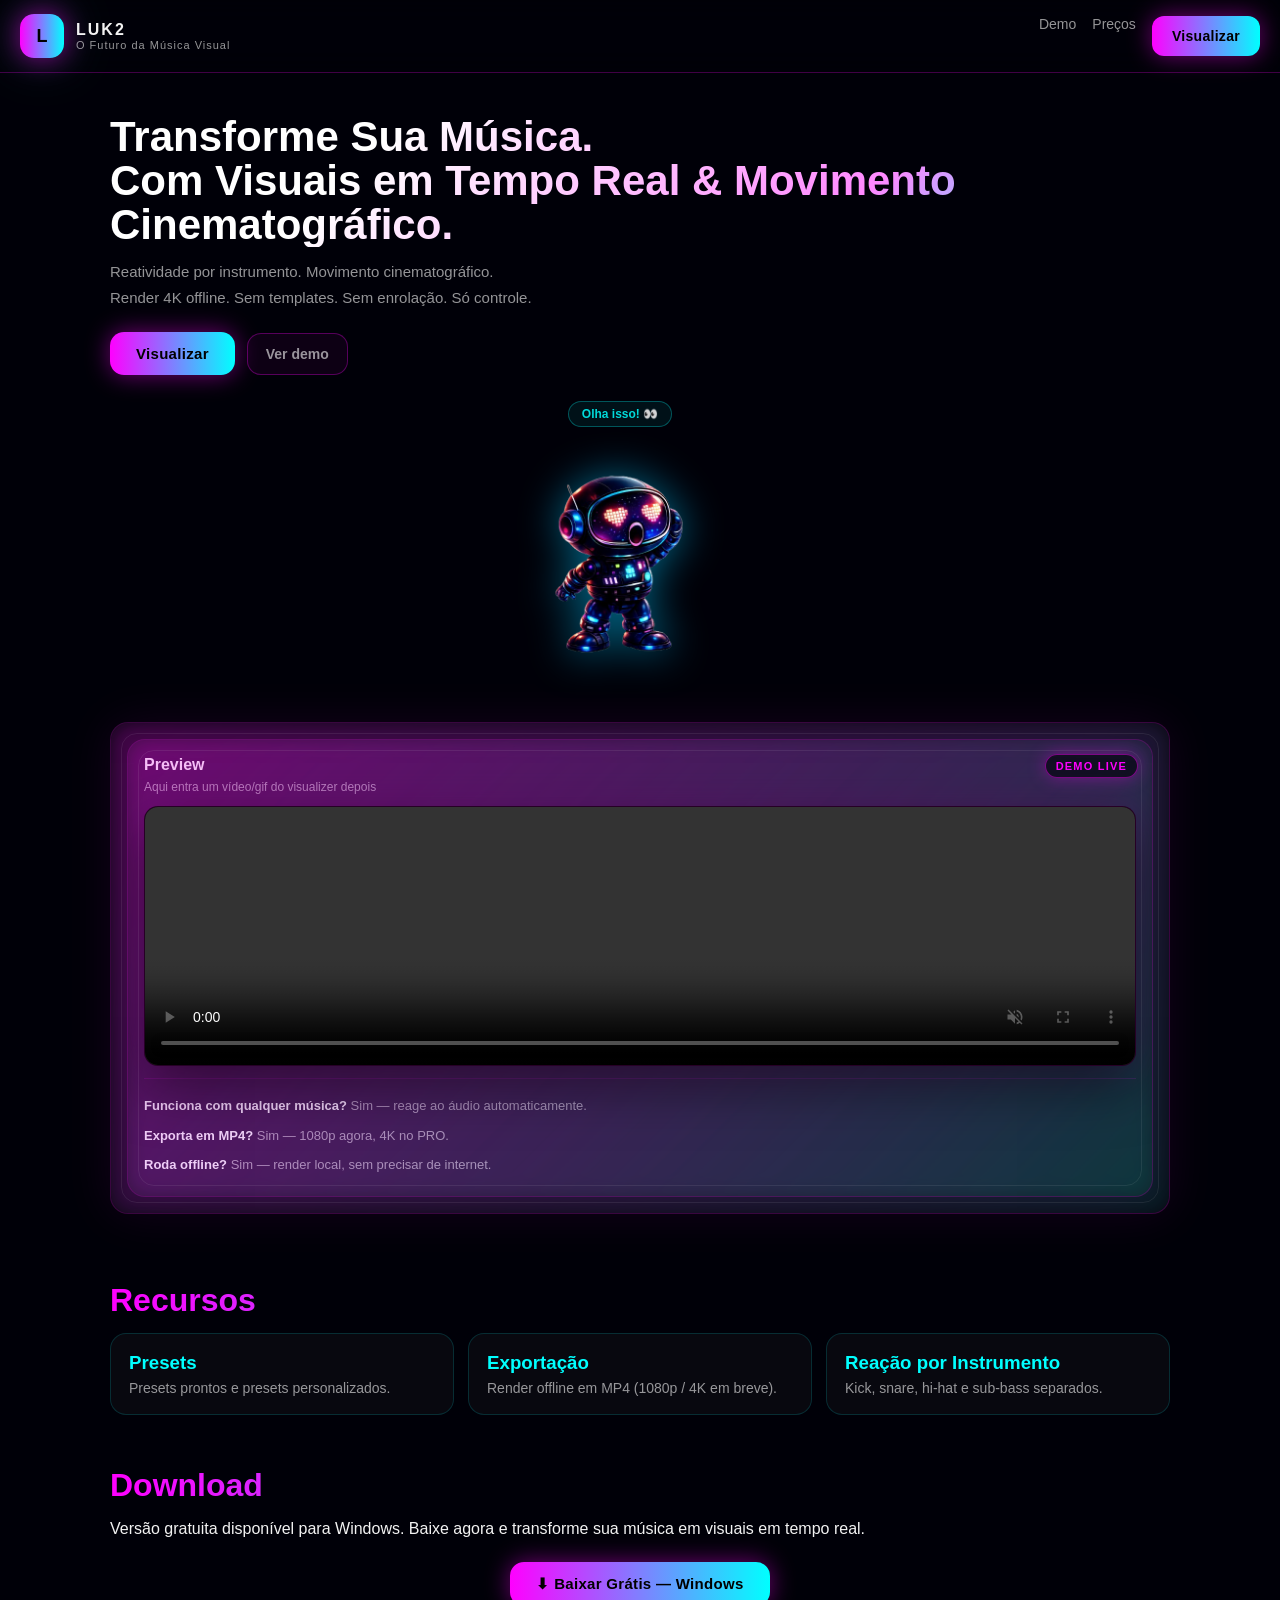
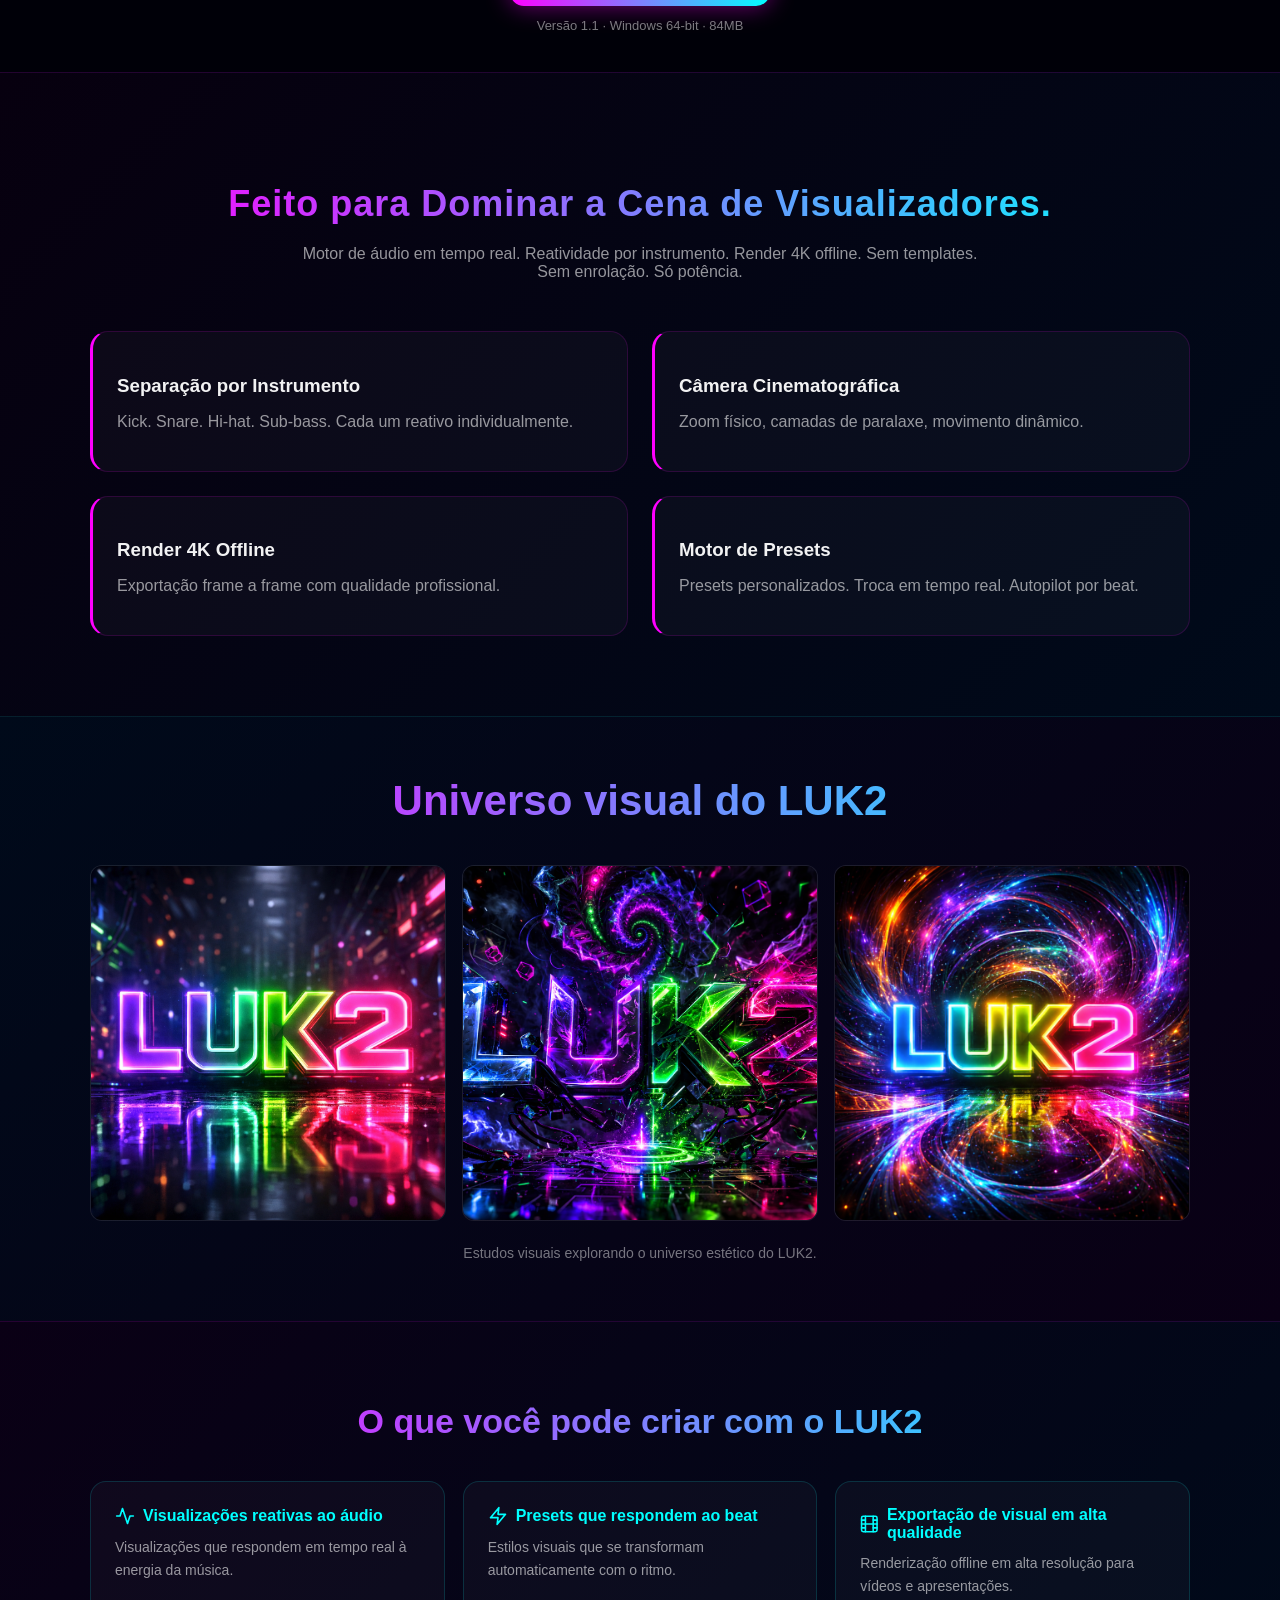
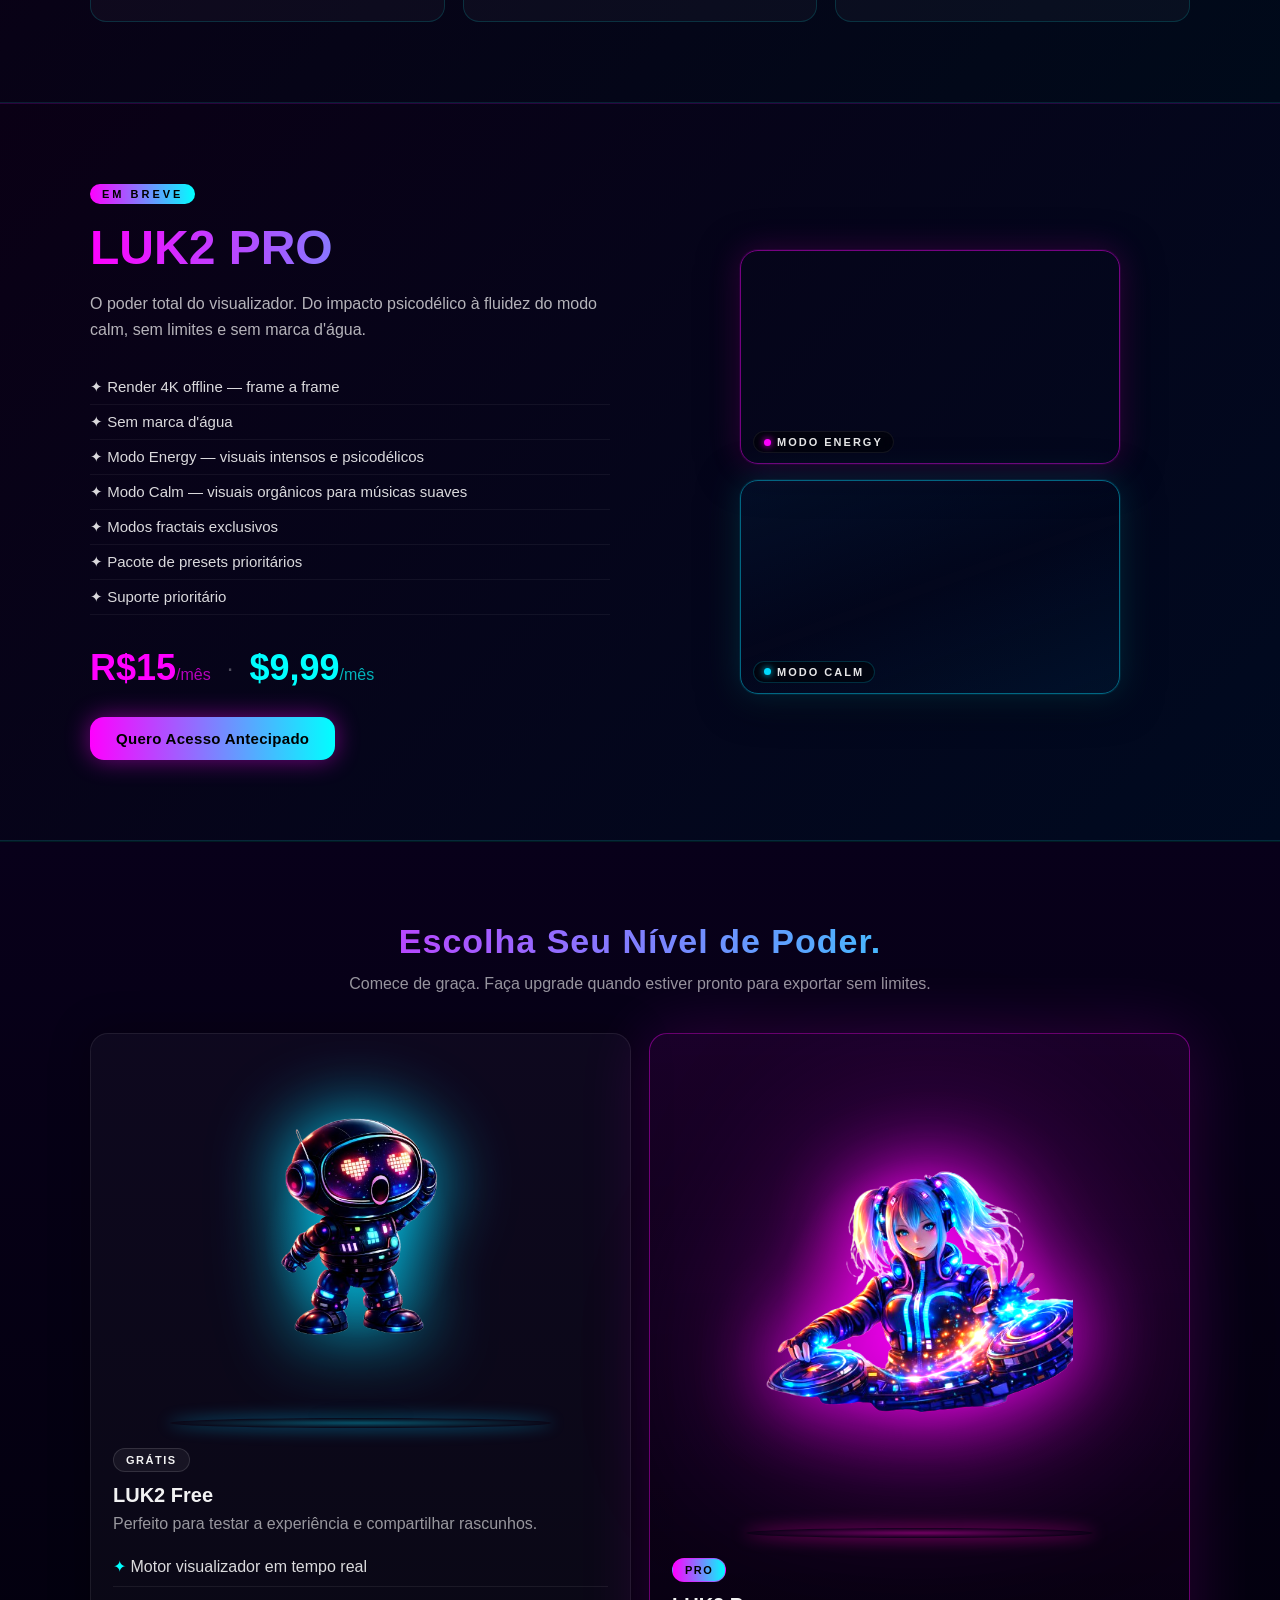
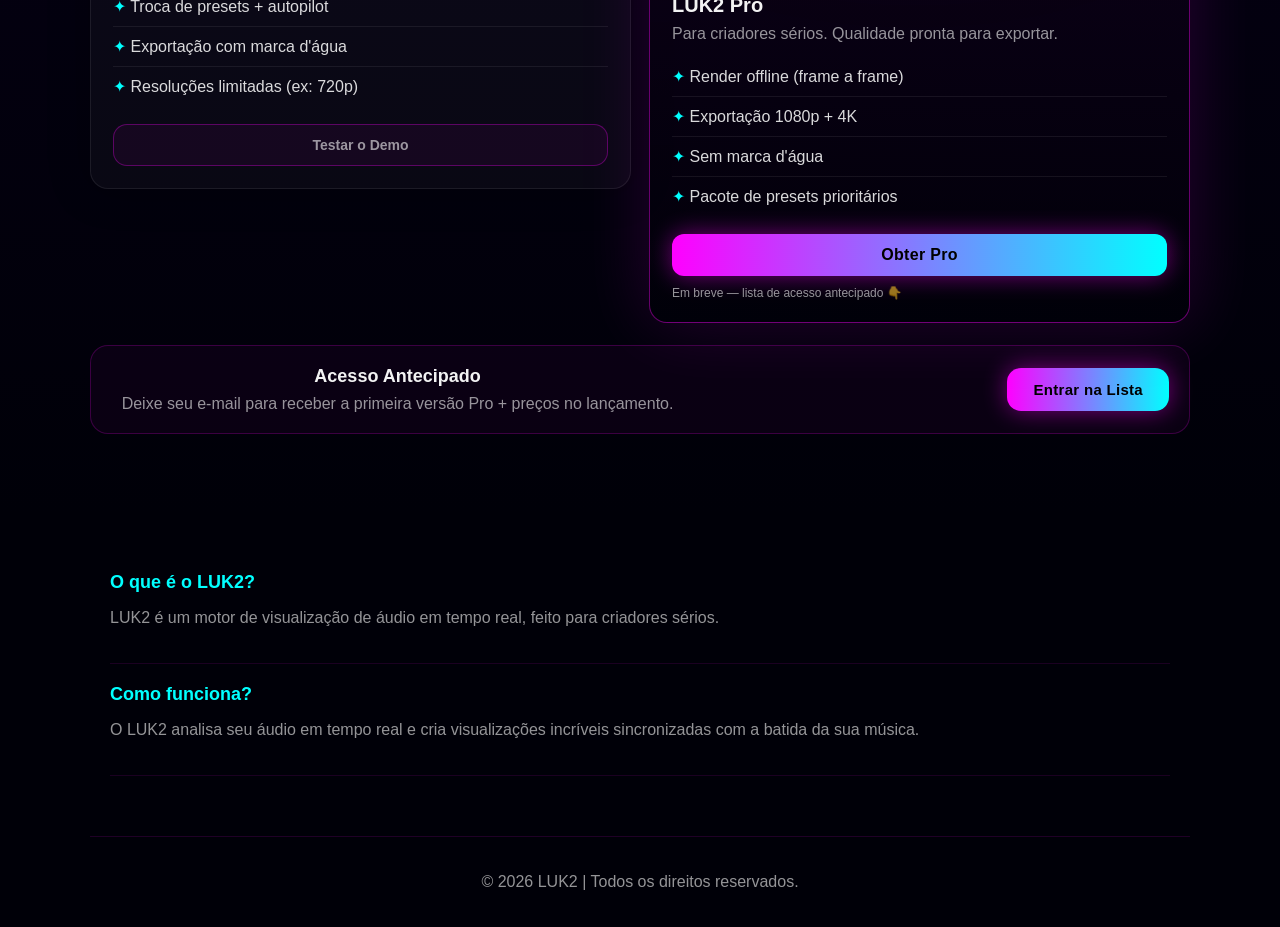
==== commit 25439dae: "Migra download para GitHub Releases, remove dependência do Google Drive - Antes: drive.google.com/uc" ====
--- a/index.html
+++ b/index.html
@@ -88,7 +88,7 @@
   <h2>Download</h2>
   <p>Versão gratuita disponível para Windows. Baixe agora e transforme sua música em visuais em tempo real.</p>
   <div style="text-align:center; margin-top:24px;">
-    <a class="cta cta-big" href="https://drive.google.com/uc?export=download&id=1uAaUj0NLOrBJ1hyEz4DgEdSQg5QfrGda" target="_blank" rel="noopener">⬇ Baixar Grátis — Windows</a>
+    <a class="cta cta-big" href="https://github.com/la6884010-code/luk2musicas/releases/download/v1.1.0/dj1.1.exe" target="_blank" rel="noopener">⬇ Baixar Grátis — Windows</a>
     <p style="margin-top:12px; opacity:0.5; font-size:13px;">Versão 1.1 · Windows 64-bit · 84MB</p>
   </div>
 </section>
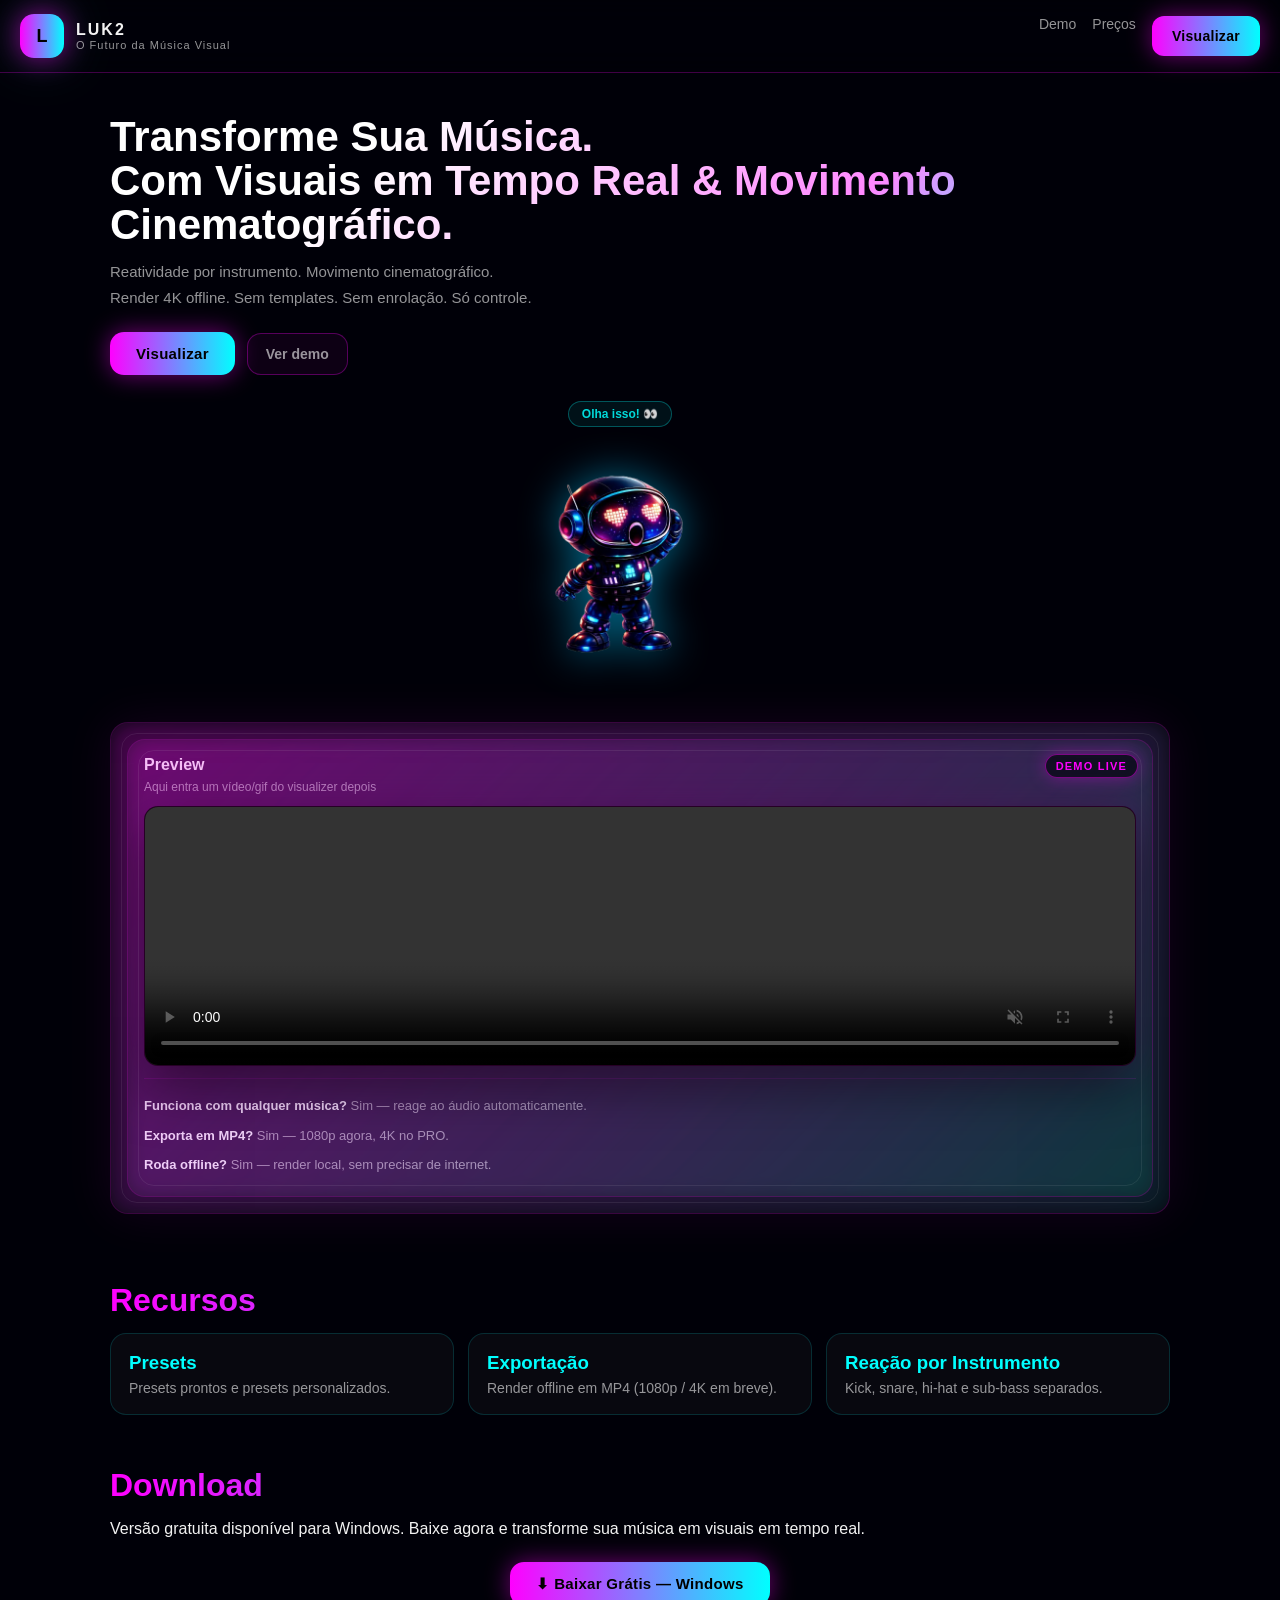
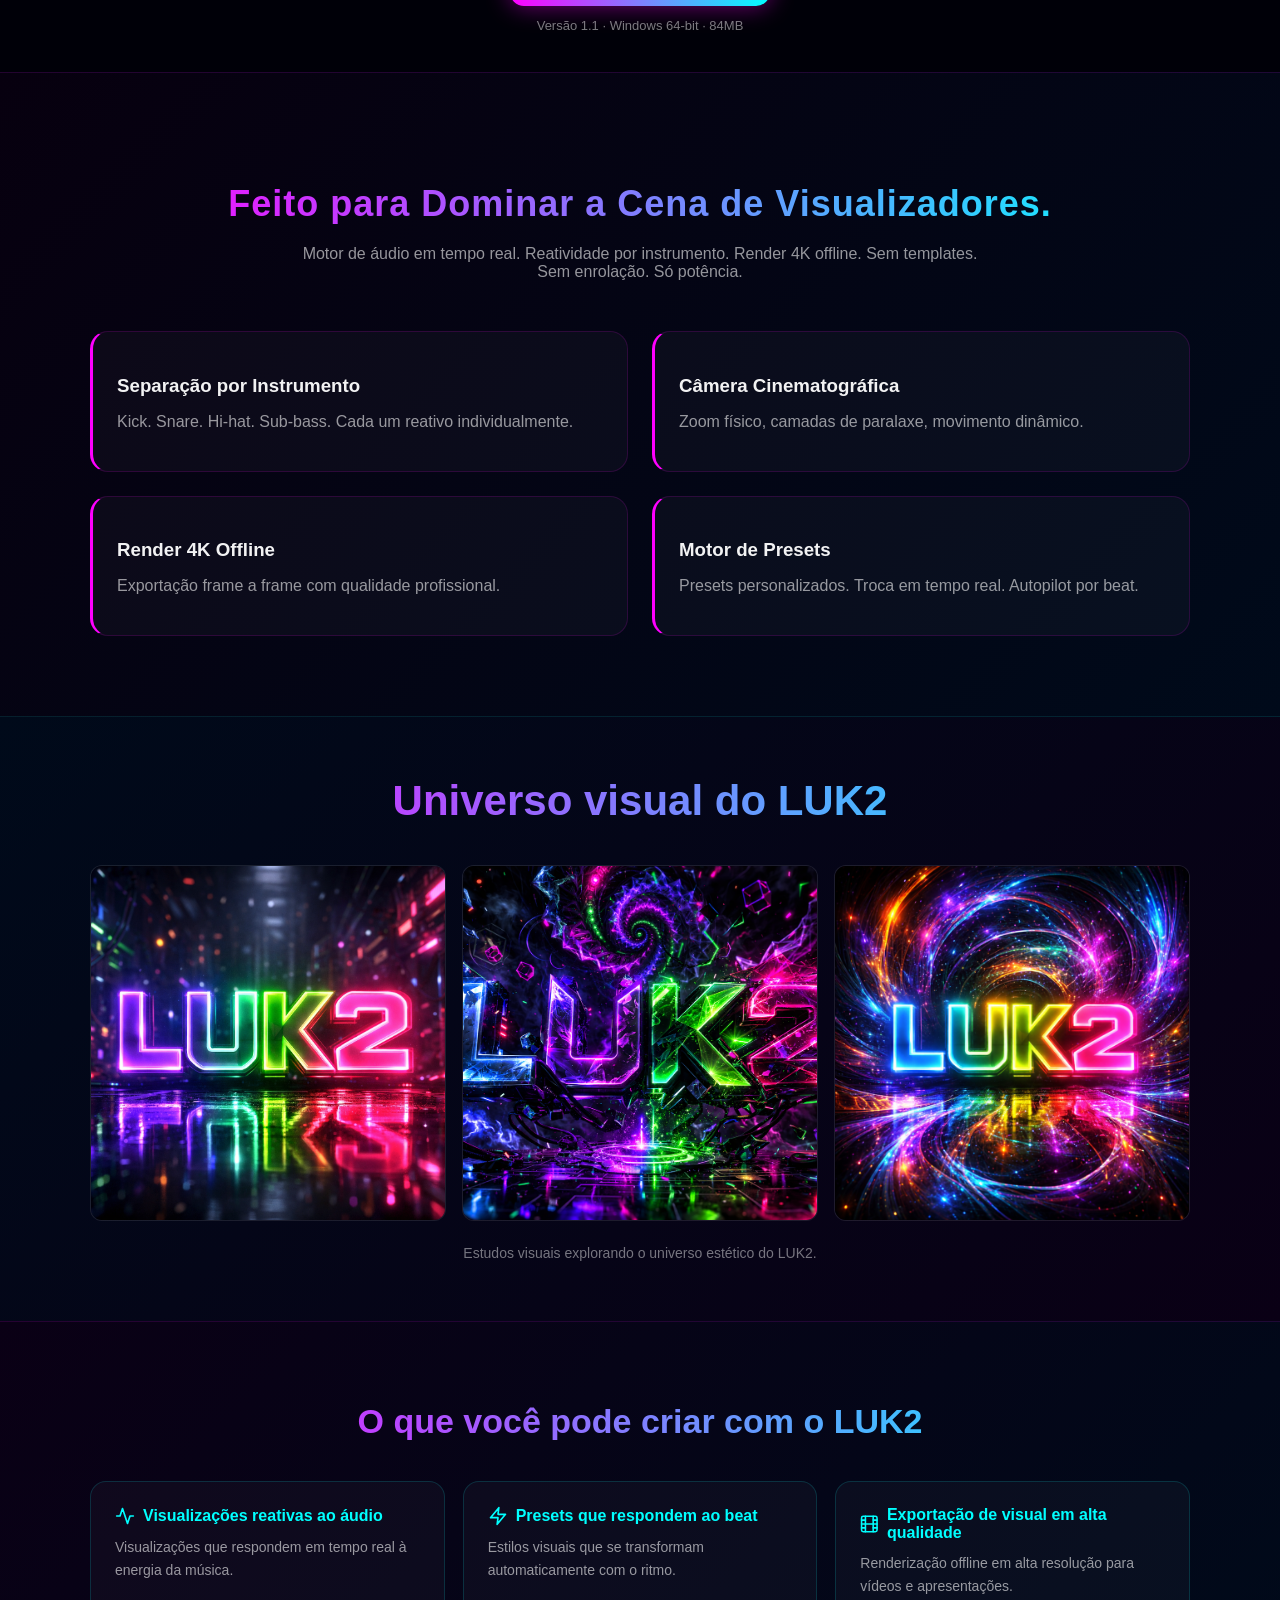
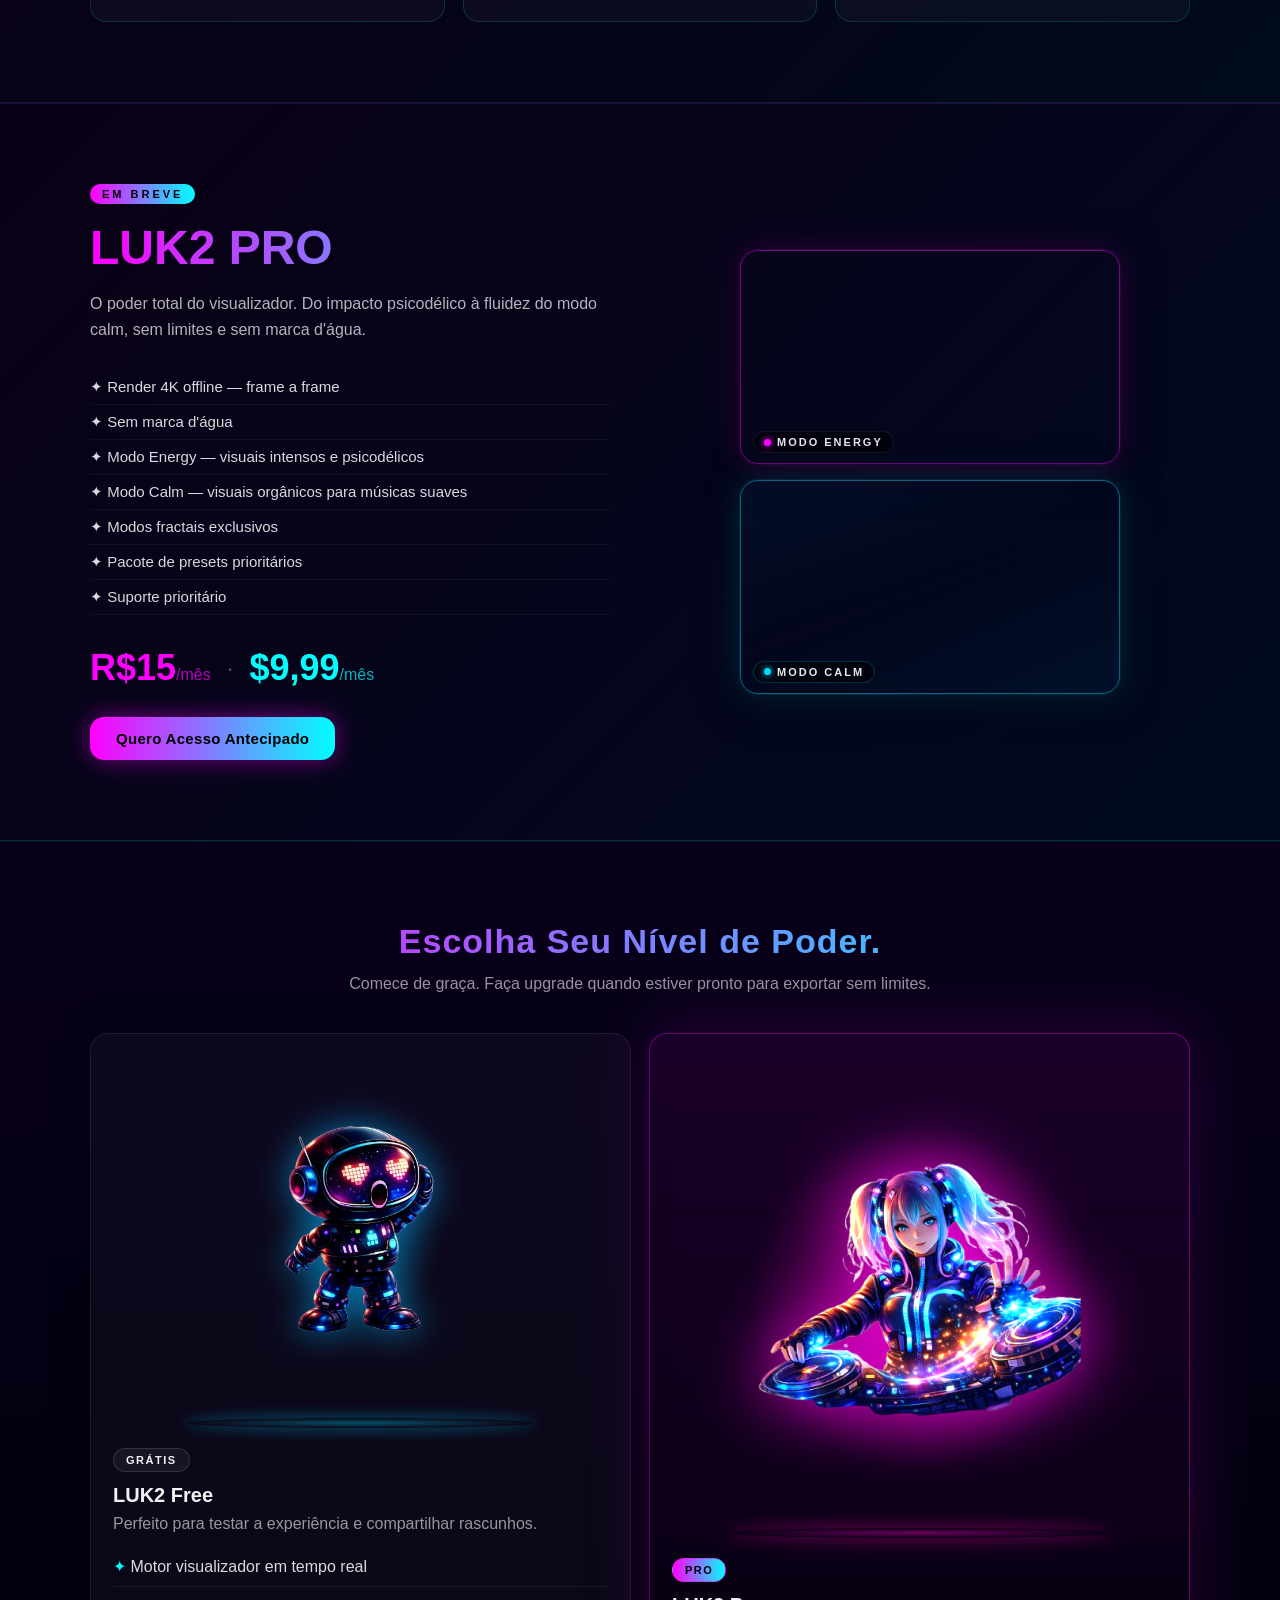
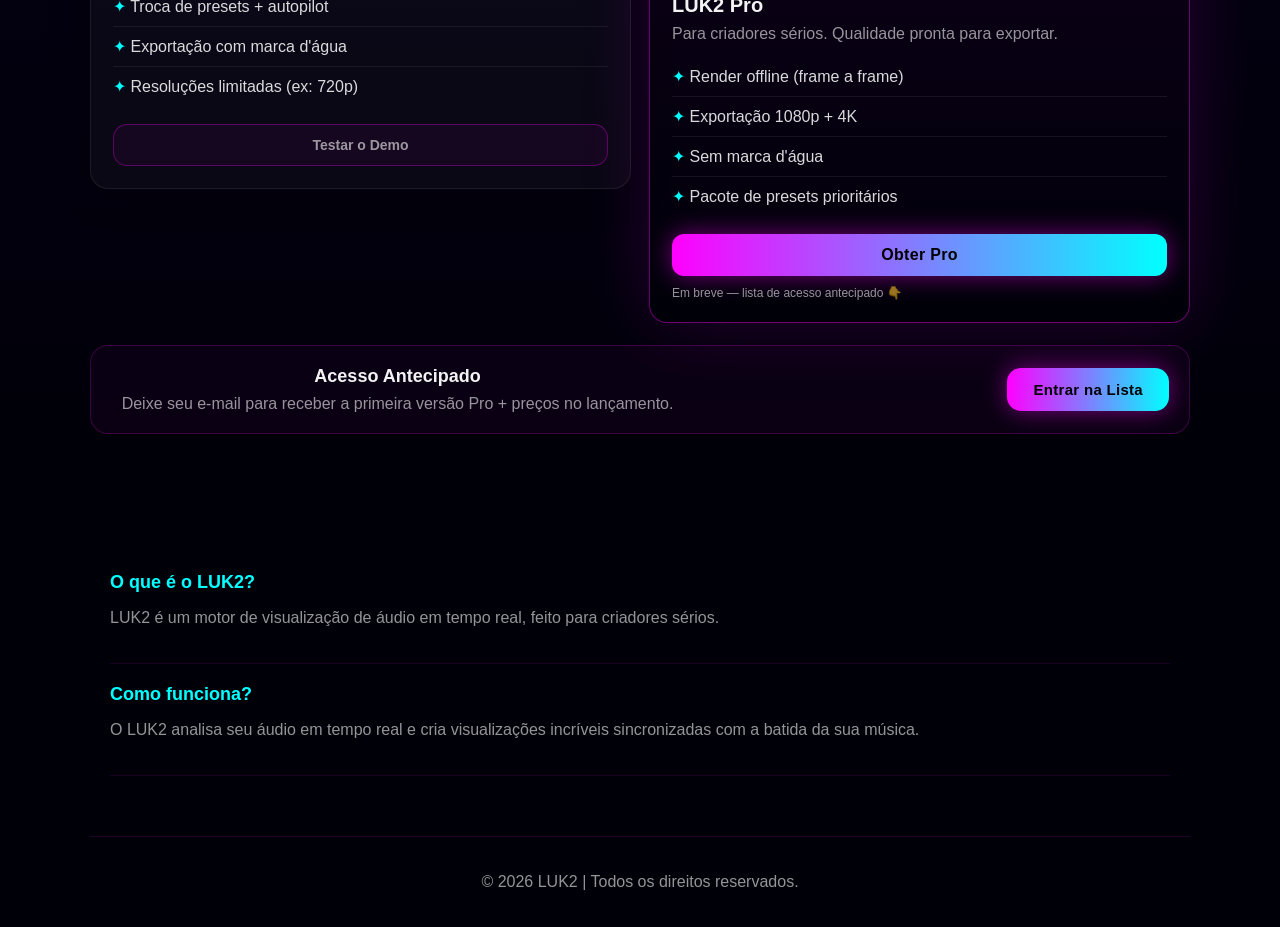
==== commit 084157fa: "Atualiza link de download para luk2-demo.exe Co-Authored-By: Claude Sonnet 4.6 <noreply@anthropic.co" ====
--- a/index.html
+++ b/index.html
@@ -88,7 +88,7 @@
   <h2>Download</h2>
   <p>Versão gratuita disponível para Windows. Baixe agora e transforme sua música em visuais em tempo real.</p>
   <div style="text-align:center; margin-top:24px;">
-    <a class="cta cta-big" href="https://github.com/la6884010-code/luk2musicas/releases/download/v1.1.0/dj1.1.exe" target="_blank" rel="noopener">⬇ Baixar Grátis — Windows</a>
+    <a class="cta cta-big" href="https://github.com/la6884010-code/luk2musicas/releases/download/v1.1.0/luk2-demo.exe" target="_blank" rel="noopener">⬇ Baixar Grátis — Windows</a>
     <p style="margin-top:12px; opacity:0.5; font-size:13px;">Versão 1.1 · Windows 64-bit · 84MB</p>
   </div>
 </section>
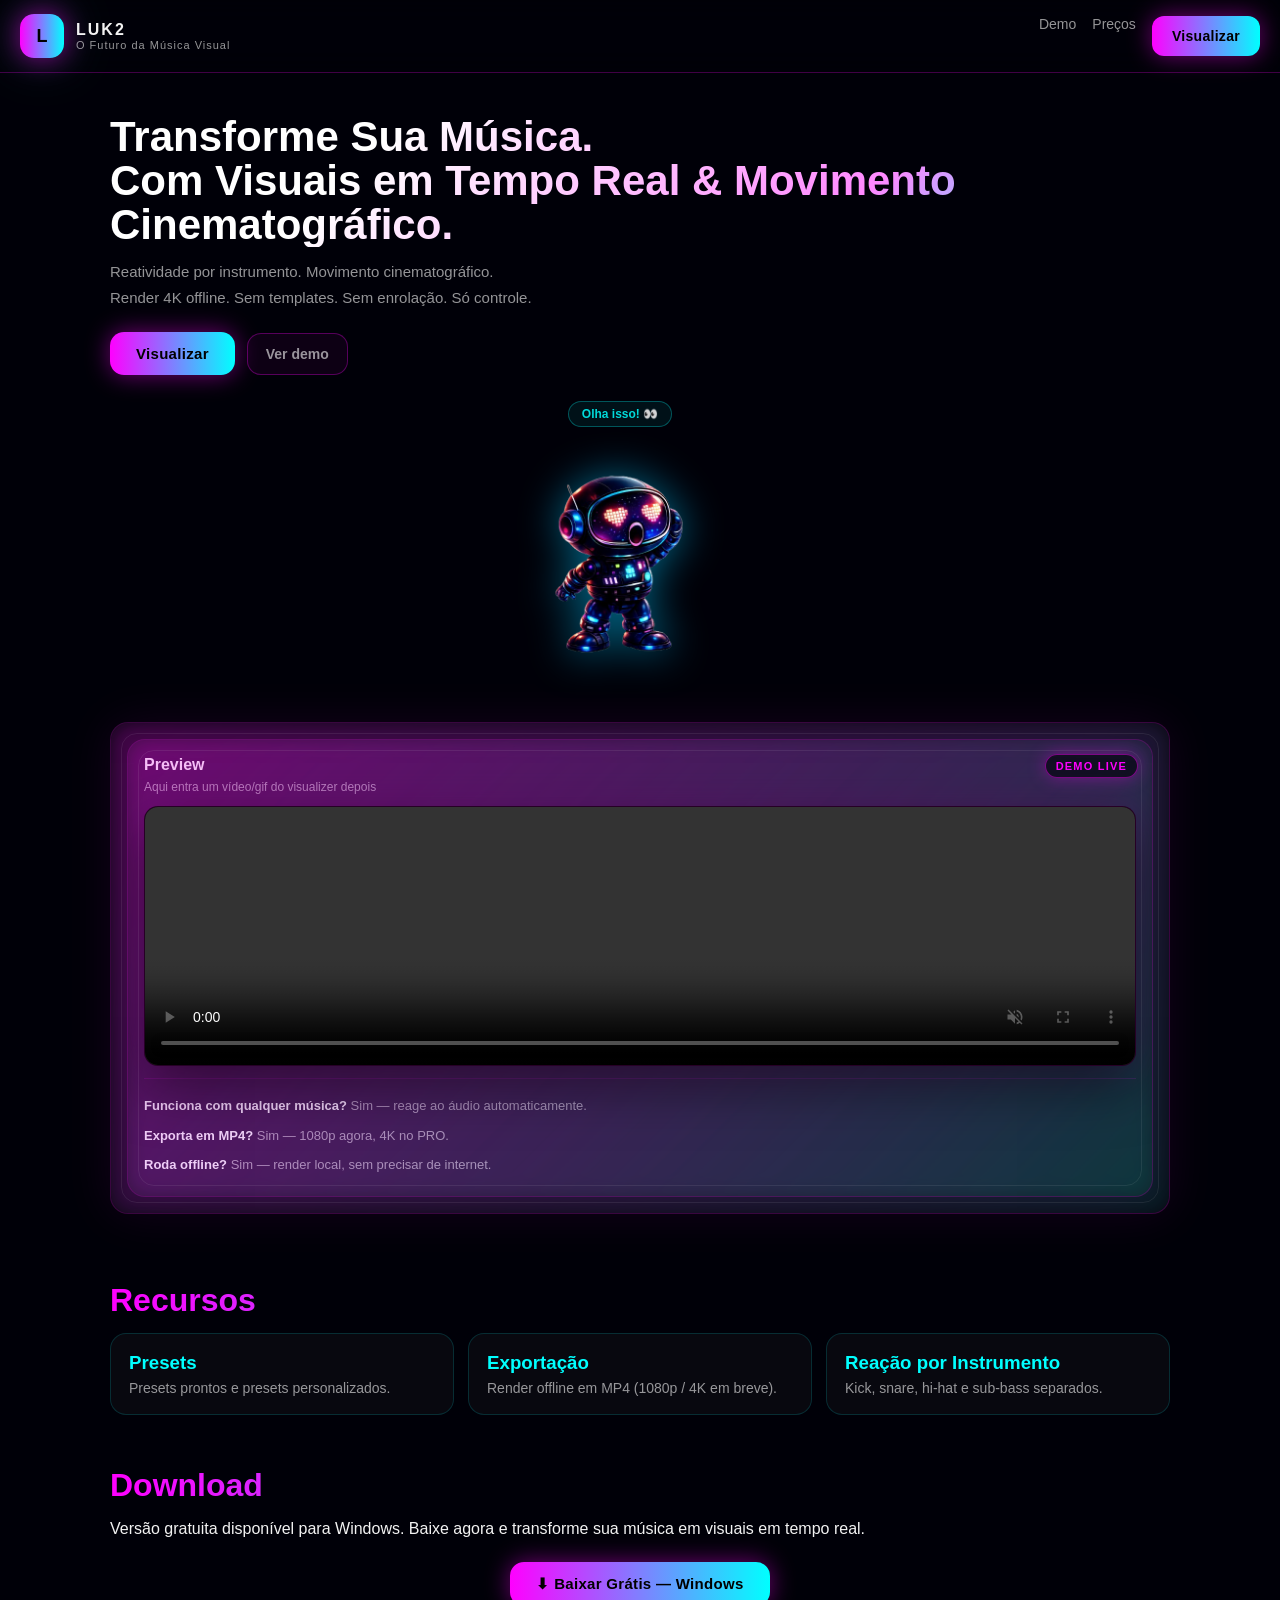
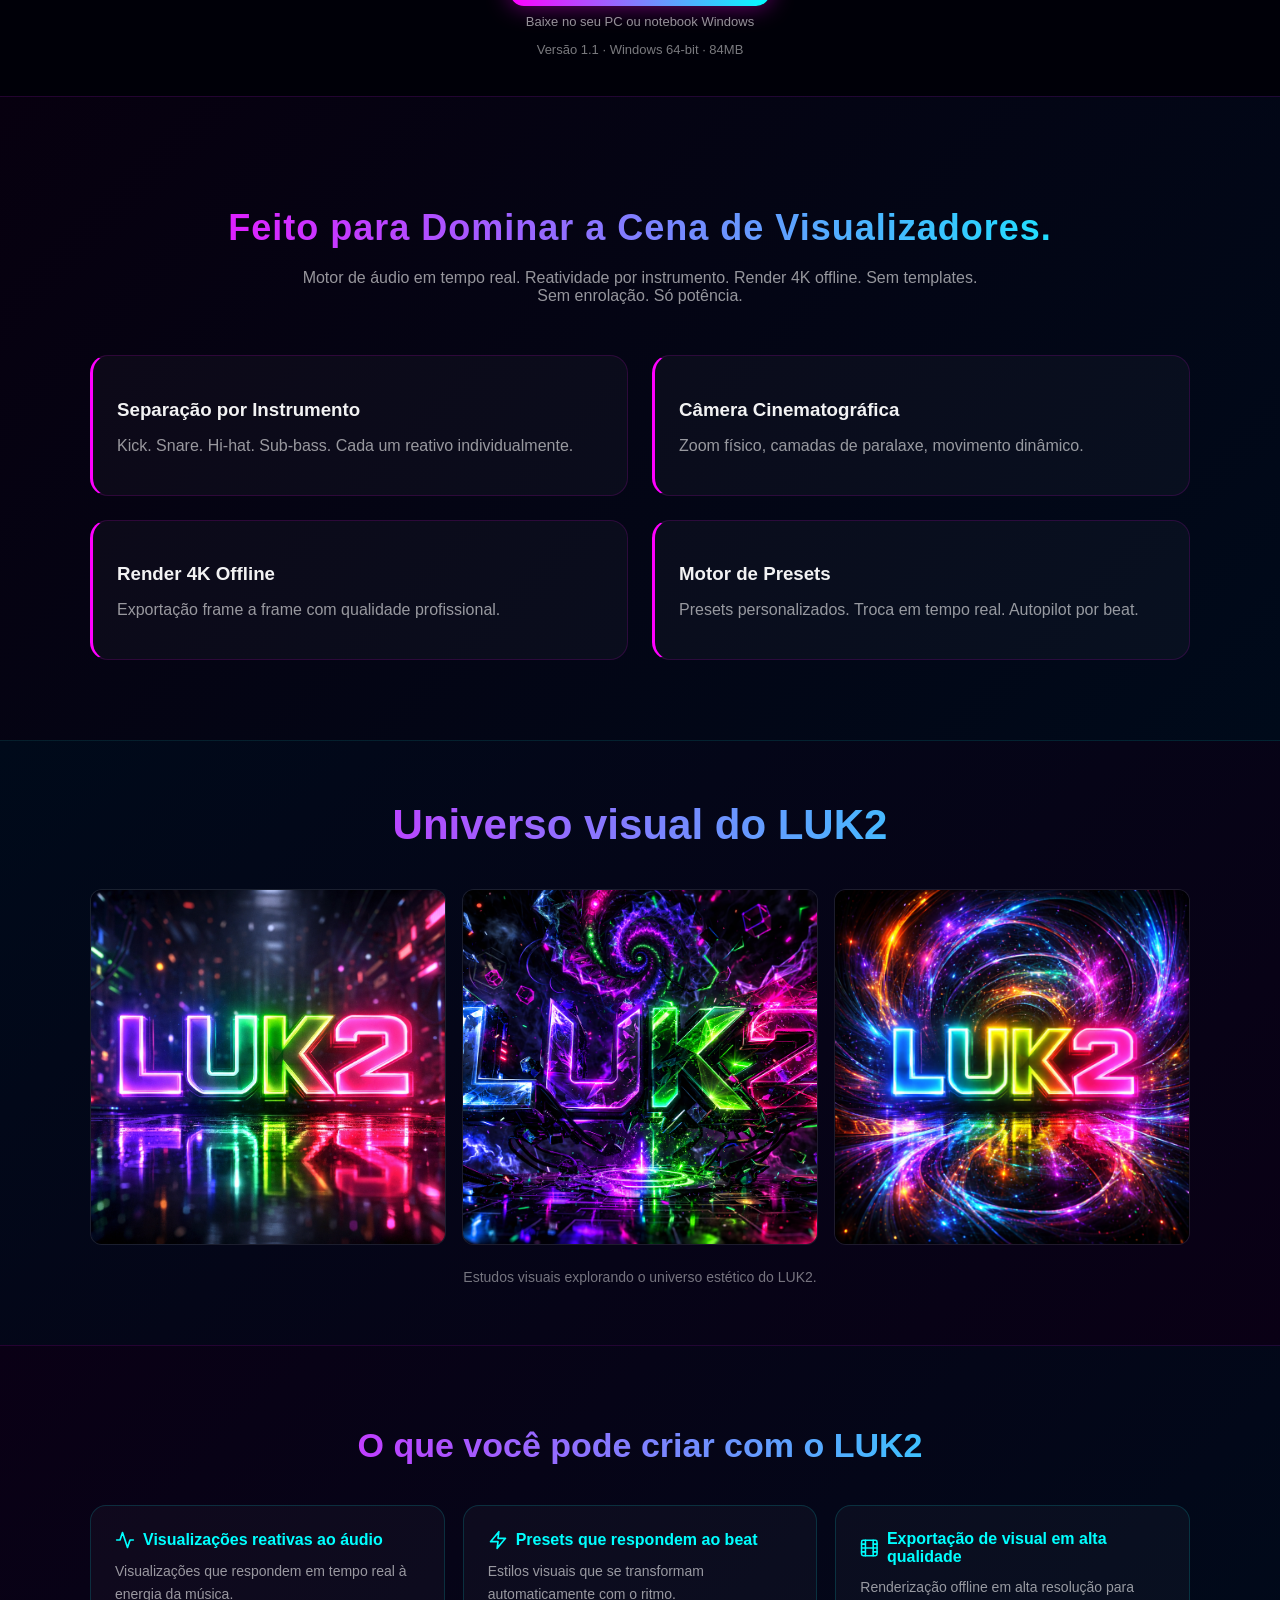
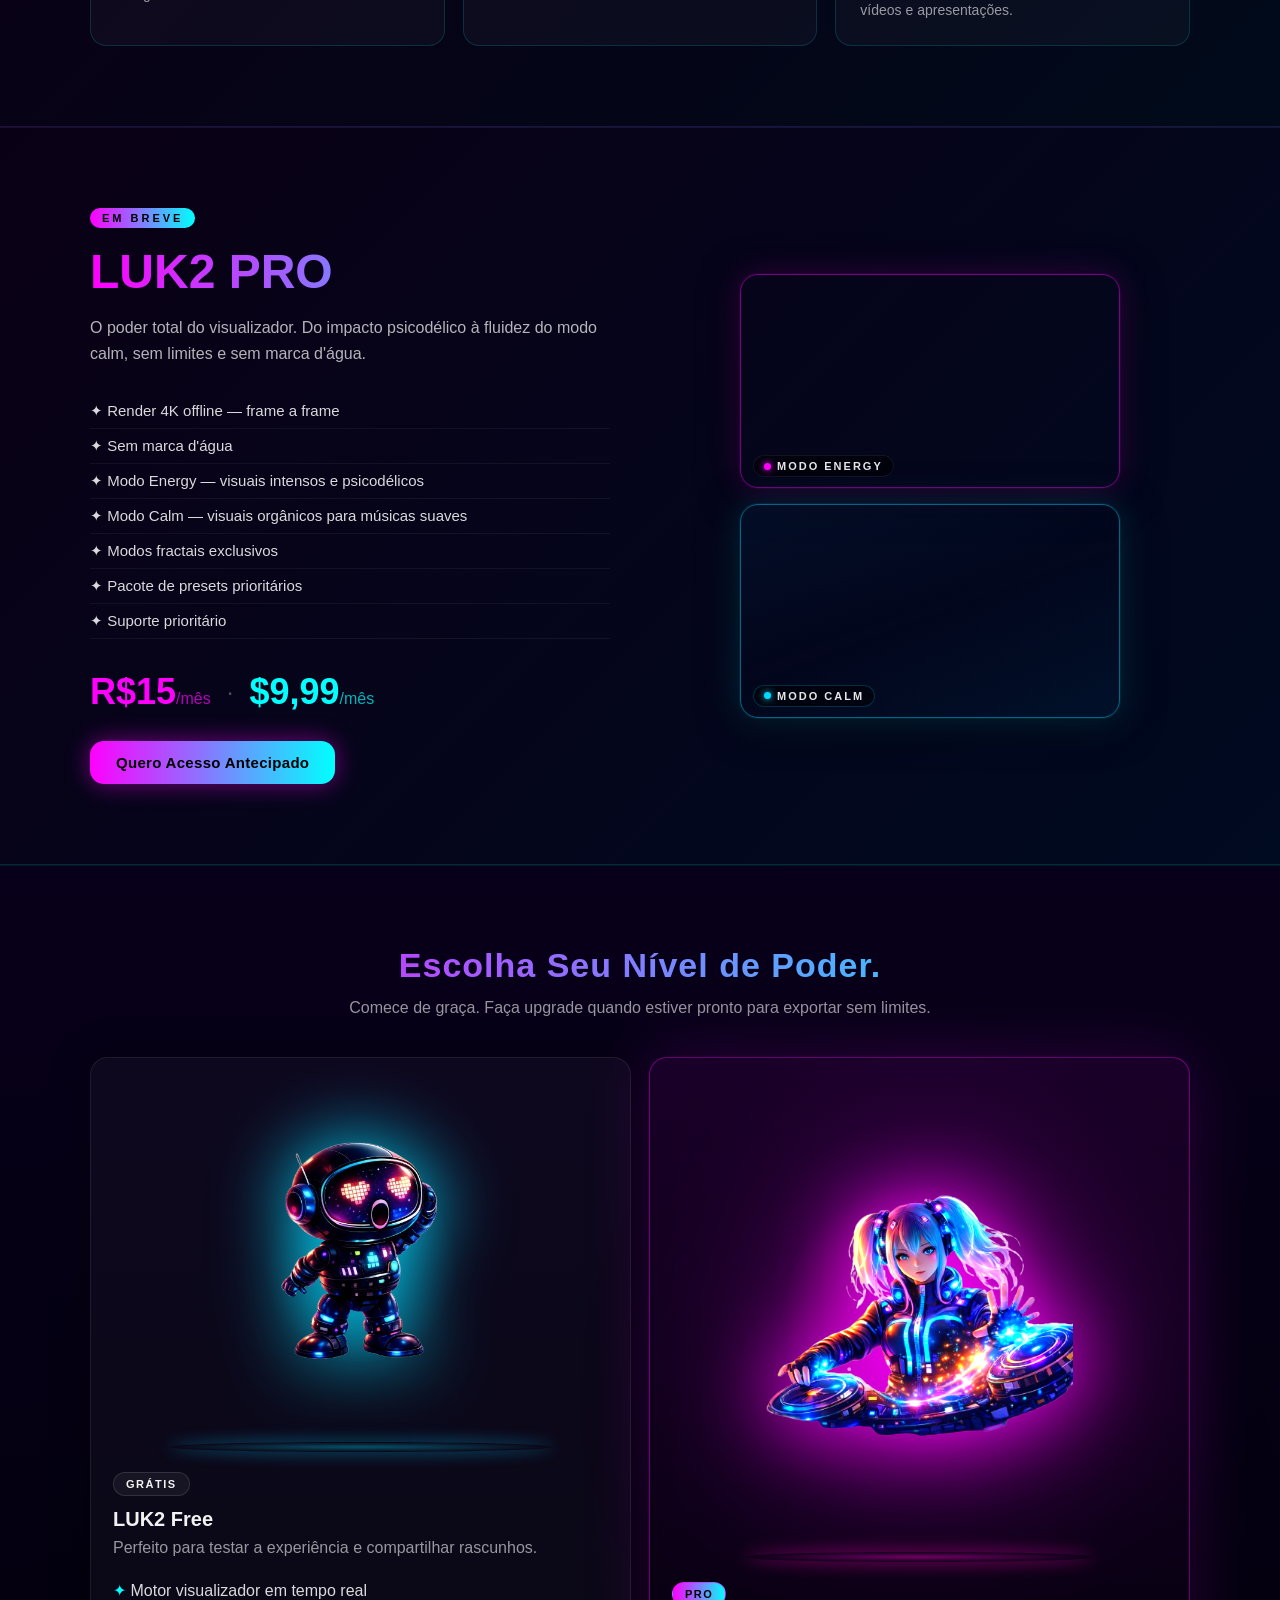
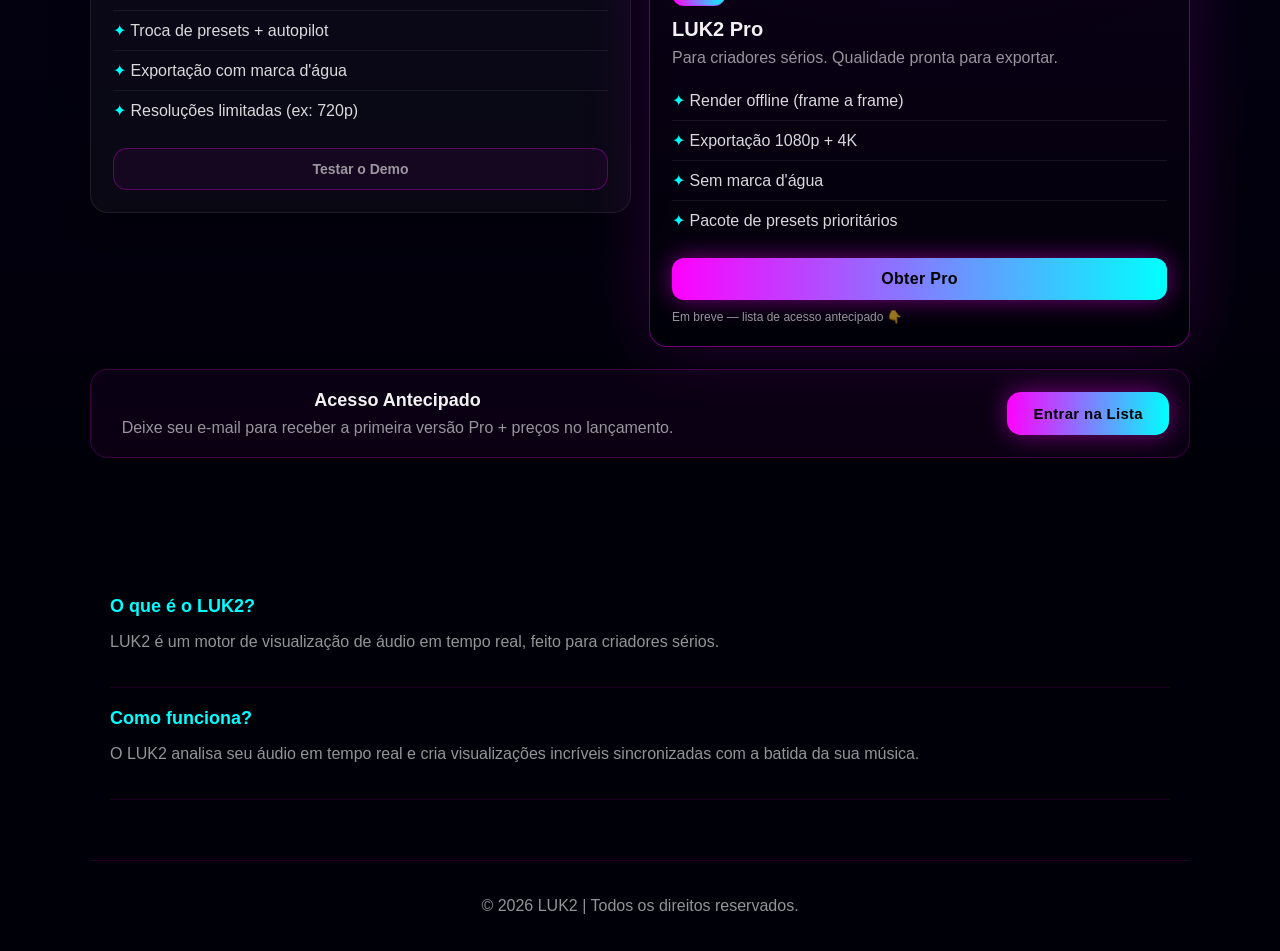
==== commit eabc5f75: "Adiciona mensagem de compatibilidade Windows na seção de download Co-Authored-By: Claude Sonnet 4.6 " ====
--- a/index.html
+++ b/index.html
@@ -89,7 +89,8 @@
   <p>Versão gratuita disponível para Windows. Baixe agora e transforme sua música em visuais em tempo real.</p>
   <div style="text-align:center; margin-top:24px;">
     <a class="cta cta-big" href="https://github.com/la6884010-code/luk2musicas/releases/download/v1.1.0/luk2-demo.exe" target="_blank" rel="noopener">⬇ Baixar Grátis — Windows</a>
-    <p style="margin-top:12px; opacity:0.5; font-size:13px;">Versão 1.1 · Windows 64-bit · 84MB</p>
+    <p style="margin-top:8px; opacity:0.6; font-size:13px;">Baixe no seu PC ou notebook Windows</p>
+    <p style="margin-top:4px; opacity:0.5; font-size:13px;">Versão 1.1 · Windows 64-bit · 84MB</p>
   </div>
 </section>
 
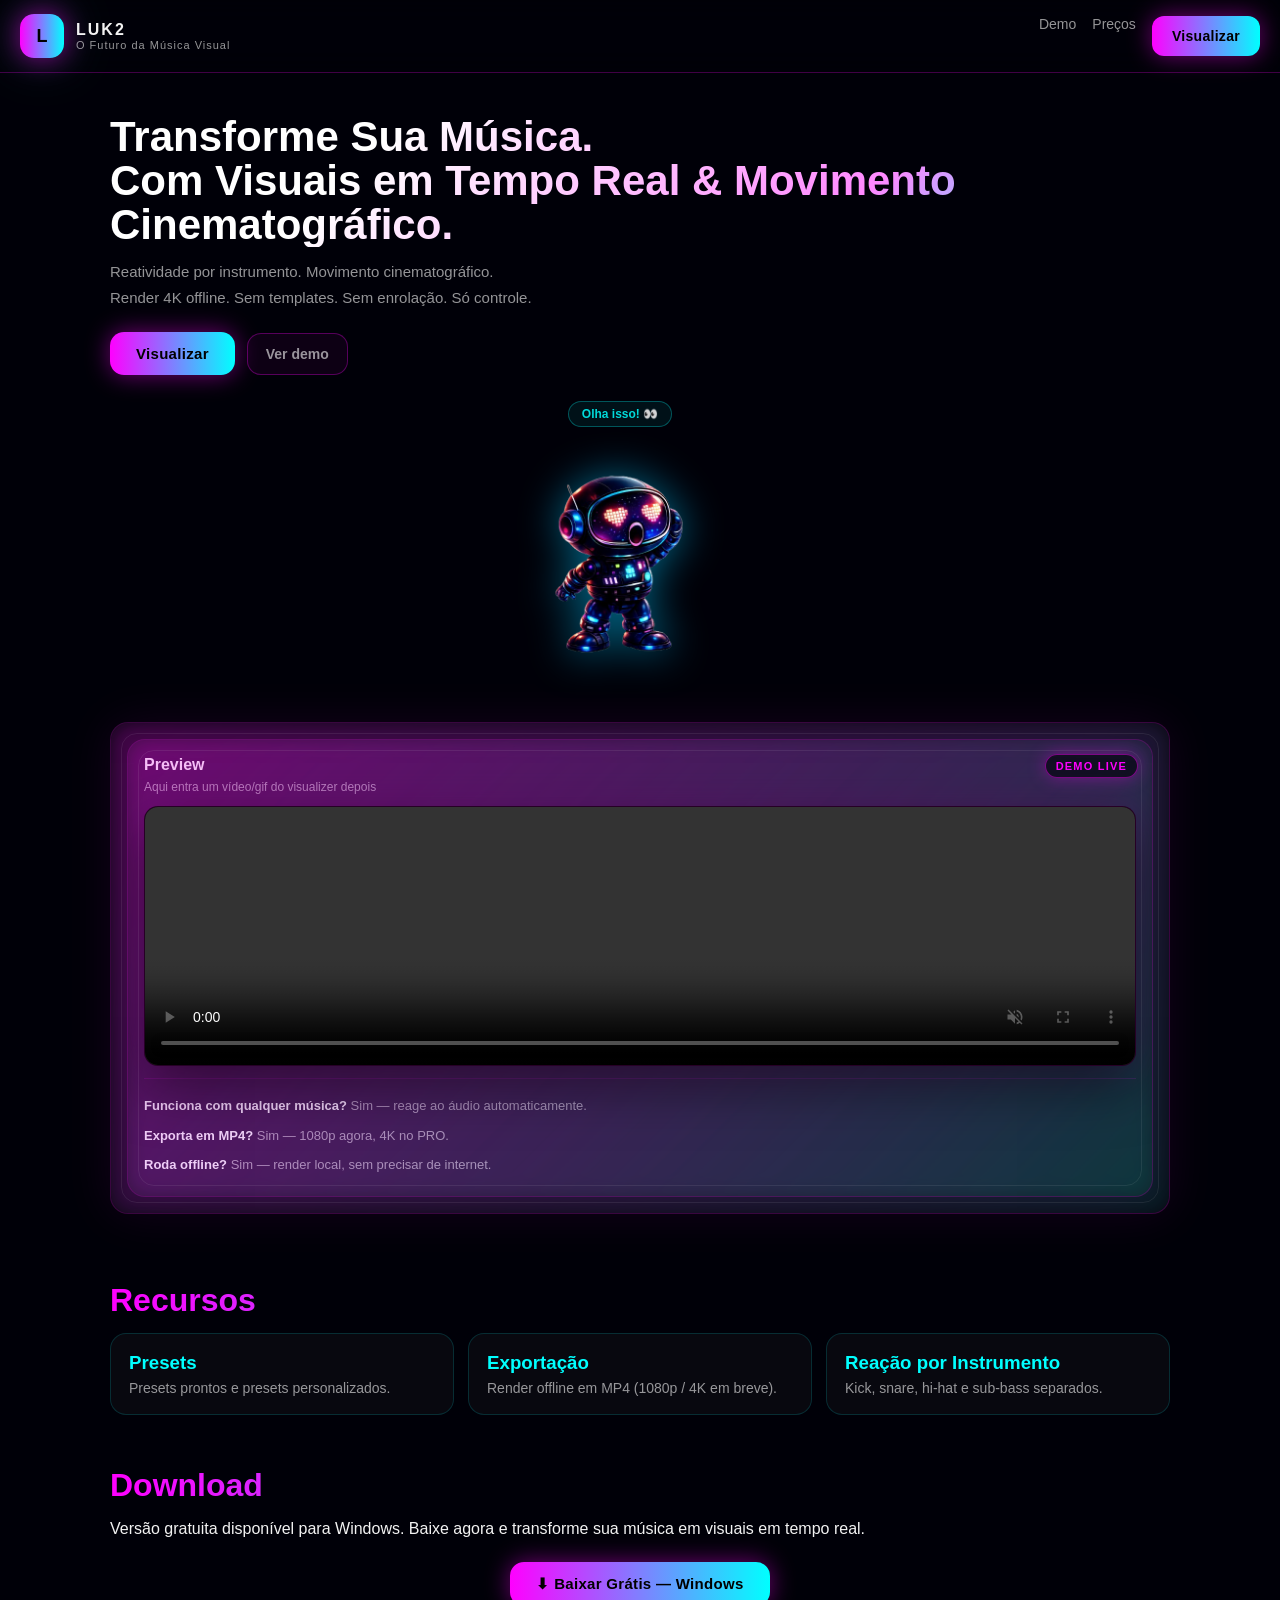
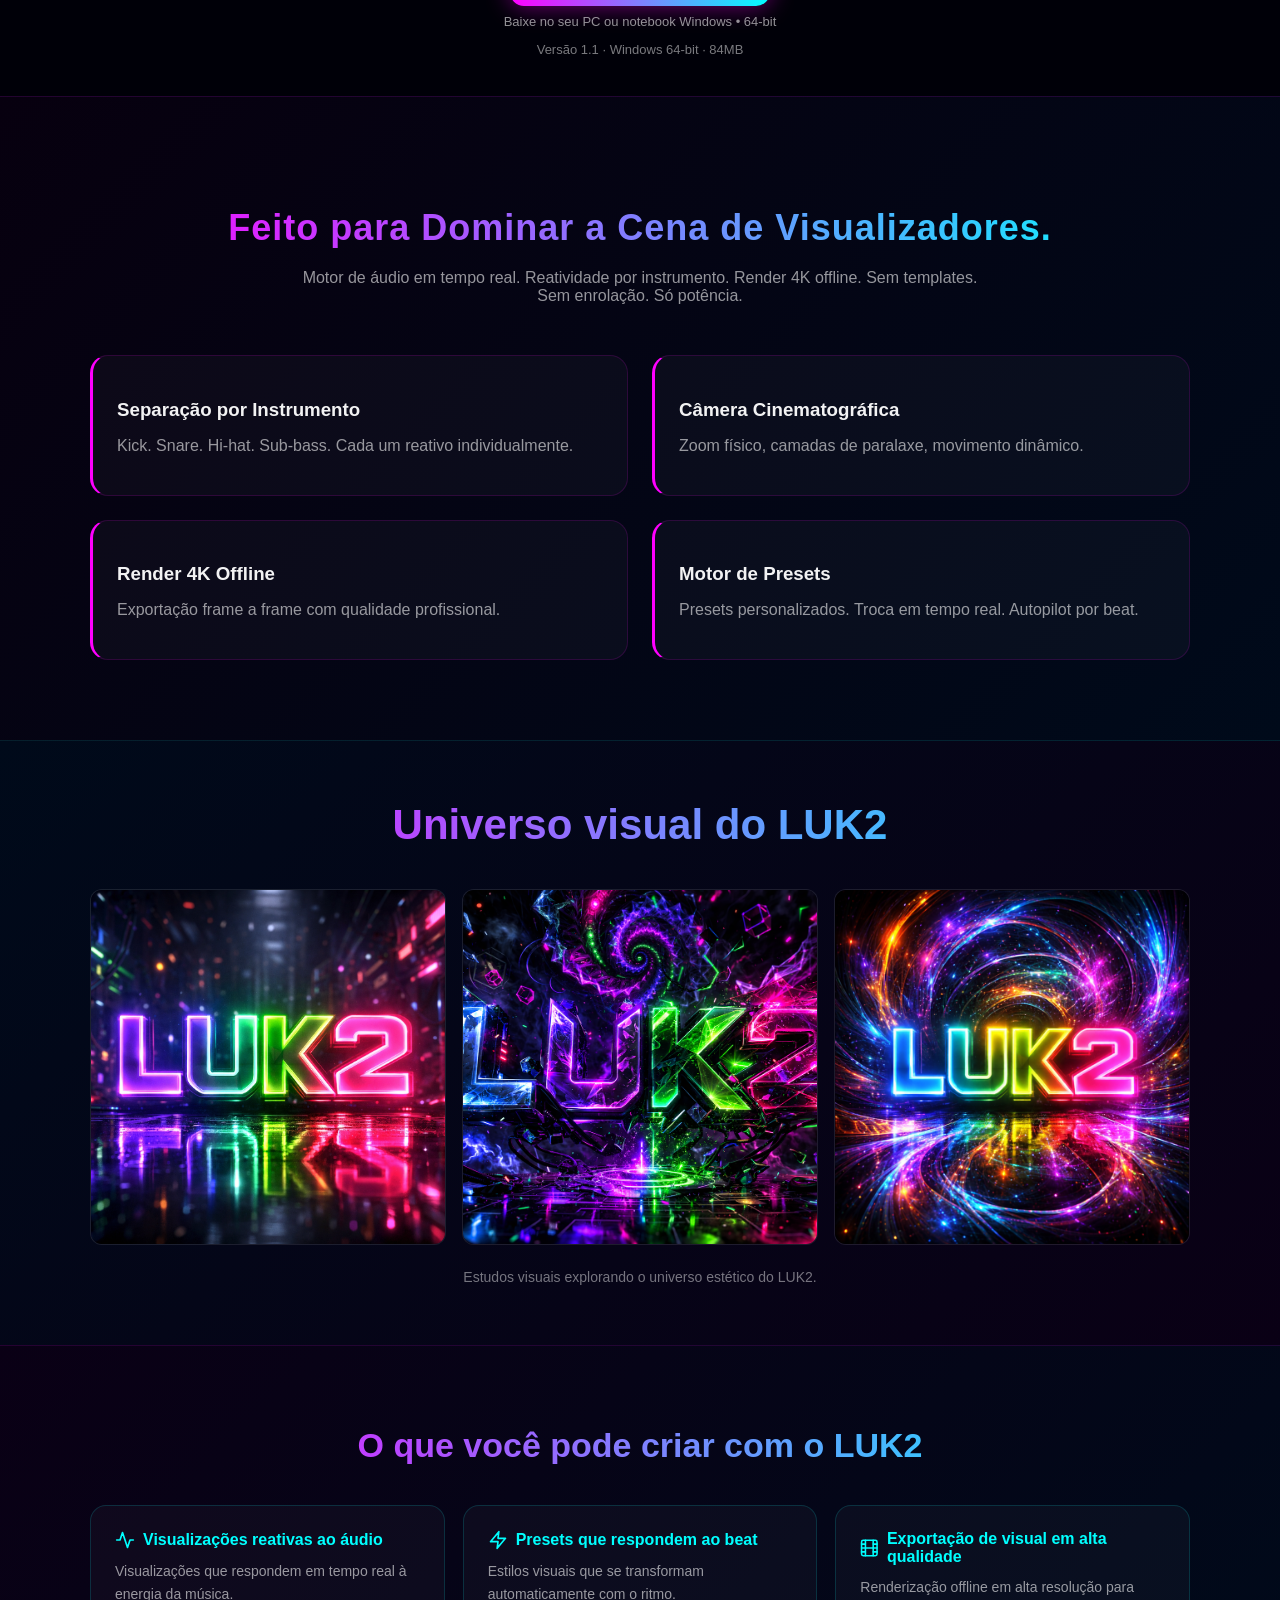
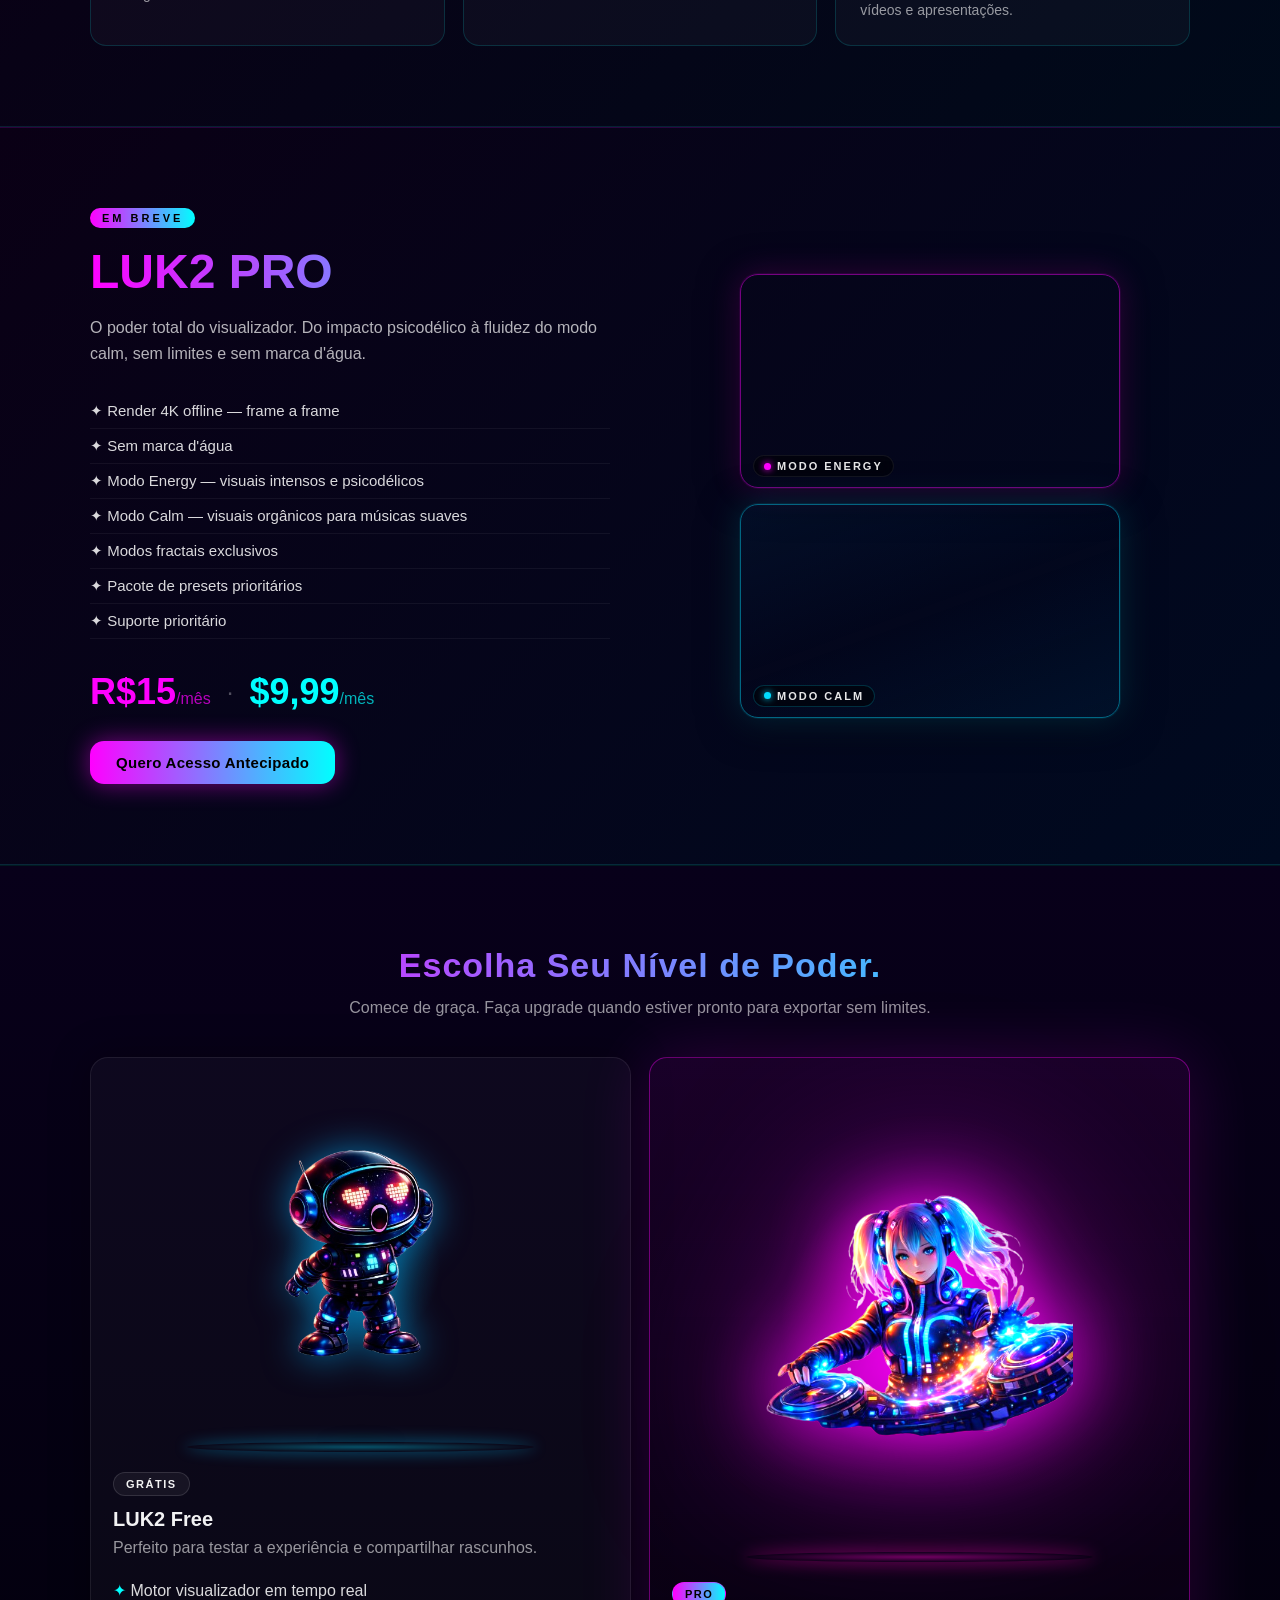
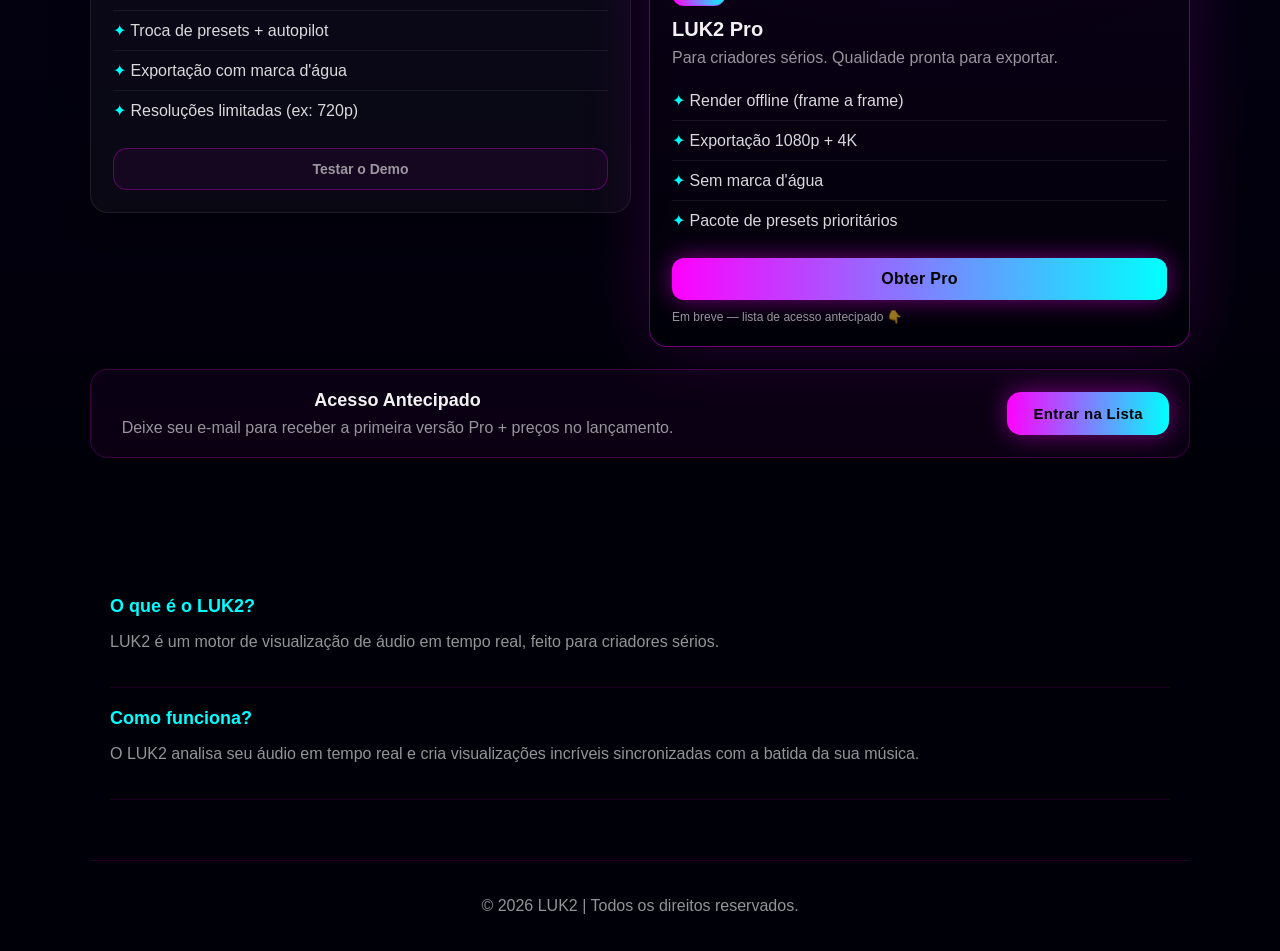
==== commit f780e9ad: "Adiciona '• 64-bit' ao texto de compatibilidade da seção de download Co-Authored-By: Claude Sonnet 4" ====
--- a/index.html
+++ b/index.html
@@ -89,7 +89,7 @@
   <p>Versão gratuita disponível para Windows. Baixe agora e transforme sua música em visuais em tempo real.</p>
   <div style="text-align:center; margin-top:24px;">
     <a class="cta cta-big" href="https://github.com/la6884010-code/luk2musicas/releases/download/v1.1.0/luk2-demo.exe" target="_blank" rel="noopener">⬇ Baixar Grátis — Windows</a>
-    <p style="margin-top:8px; opacity:0.6; font-size:13px;">Baixe no seu PC ou notebook Windows</p>
+    <p style="margin-top:8px; opacity:0.6; font-size:13px;">Baixe no seu PC ou notebook Windows • 64-bit</p>
     <p style="margin-top:4px; opacity:0.5; font-size:13px;">Versão 1.1 · Windows 64-bit · 84MB</p>
   </div>
 </section>
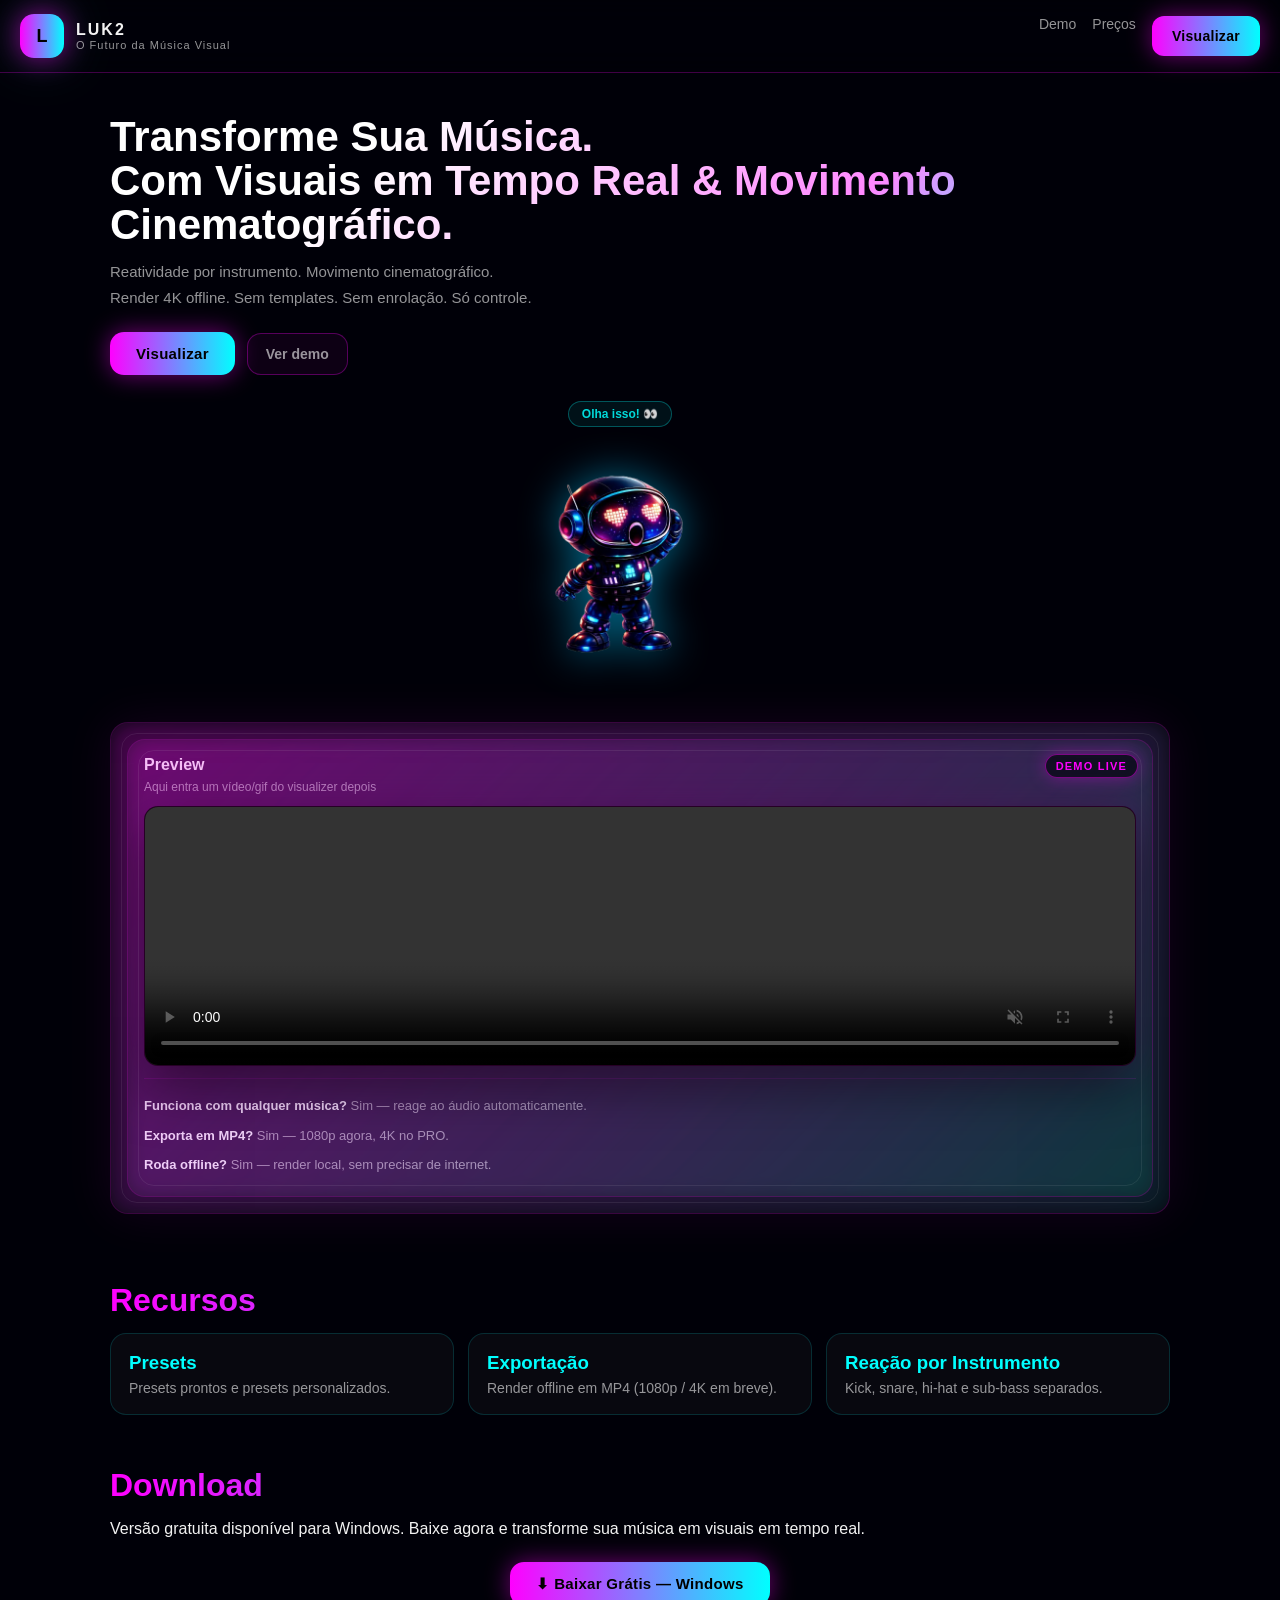
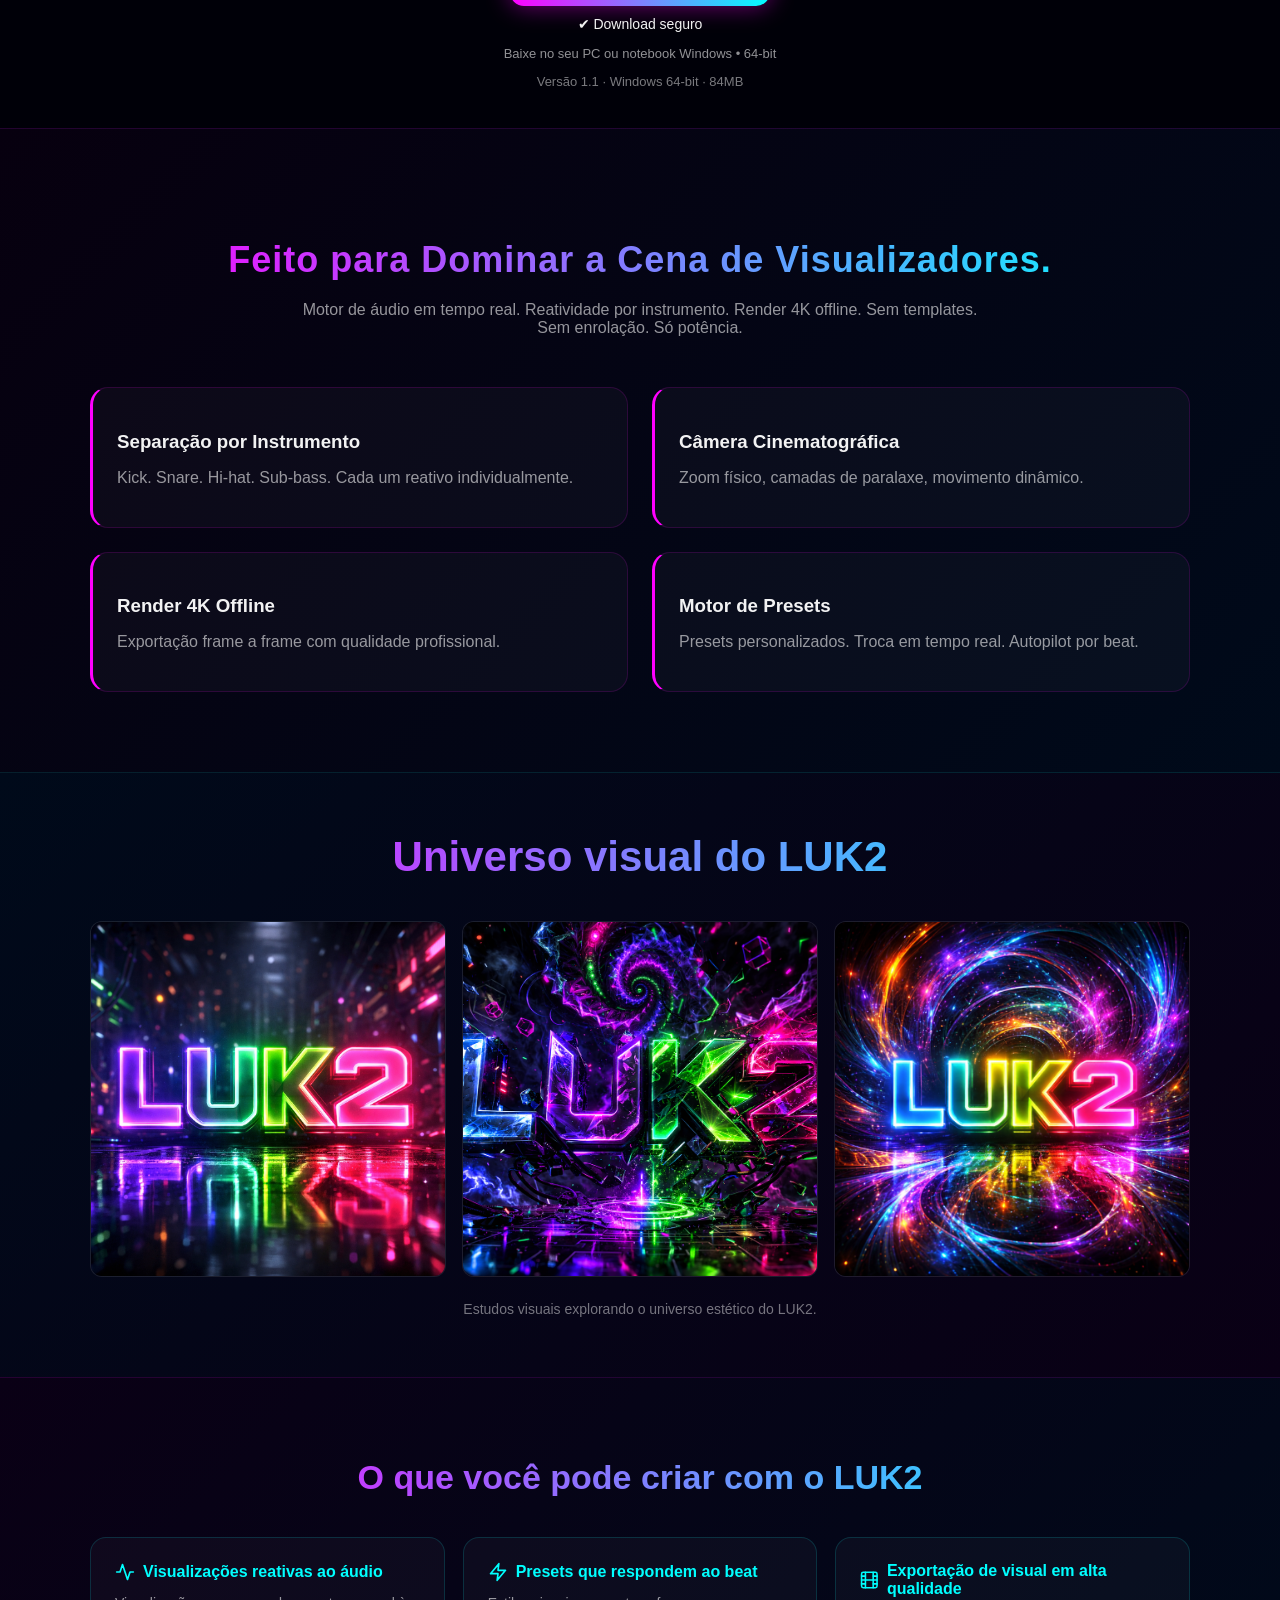
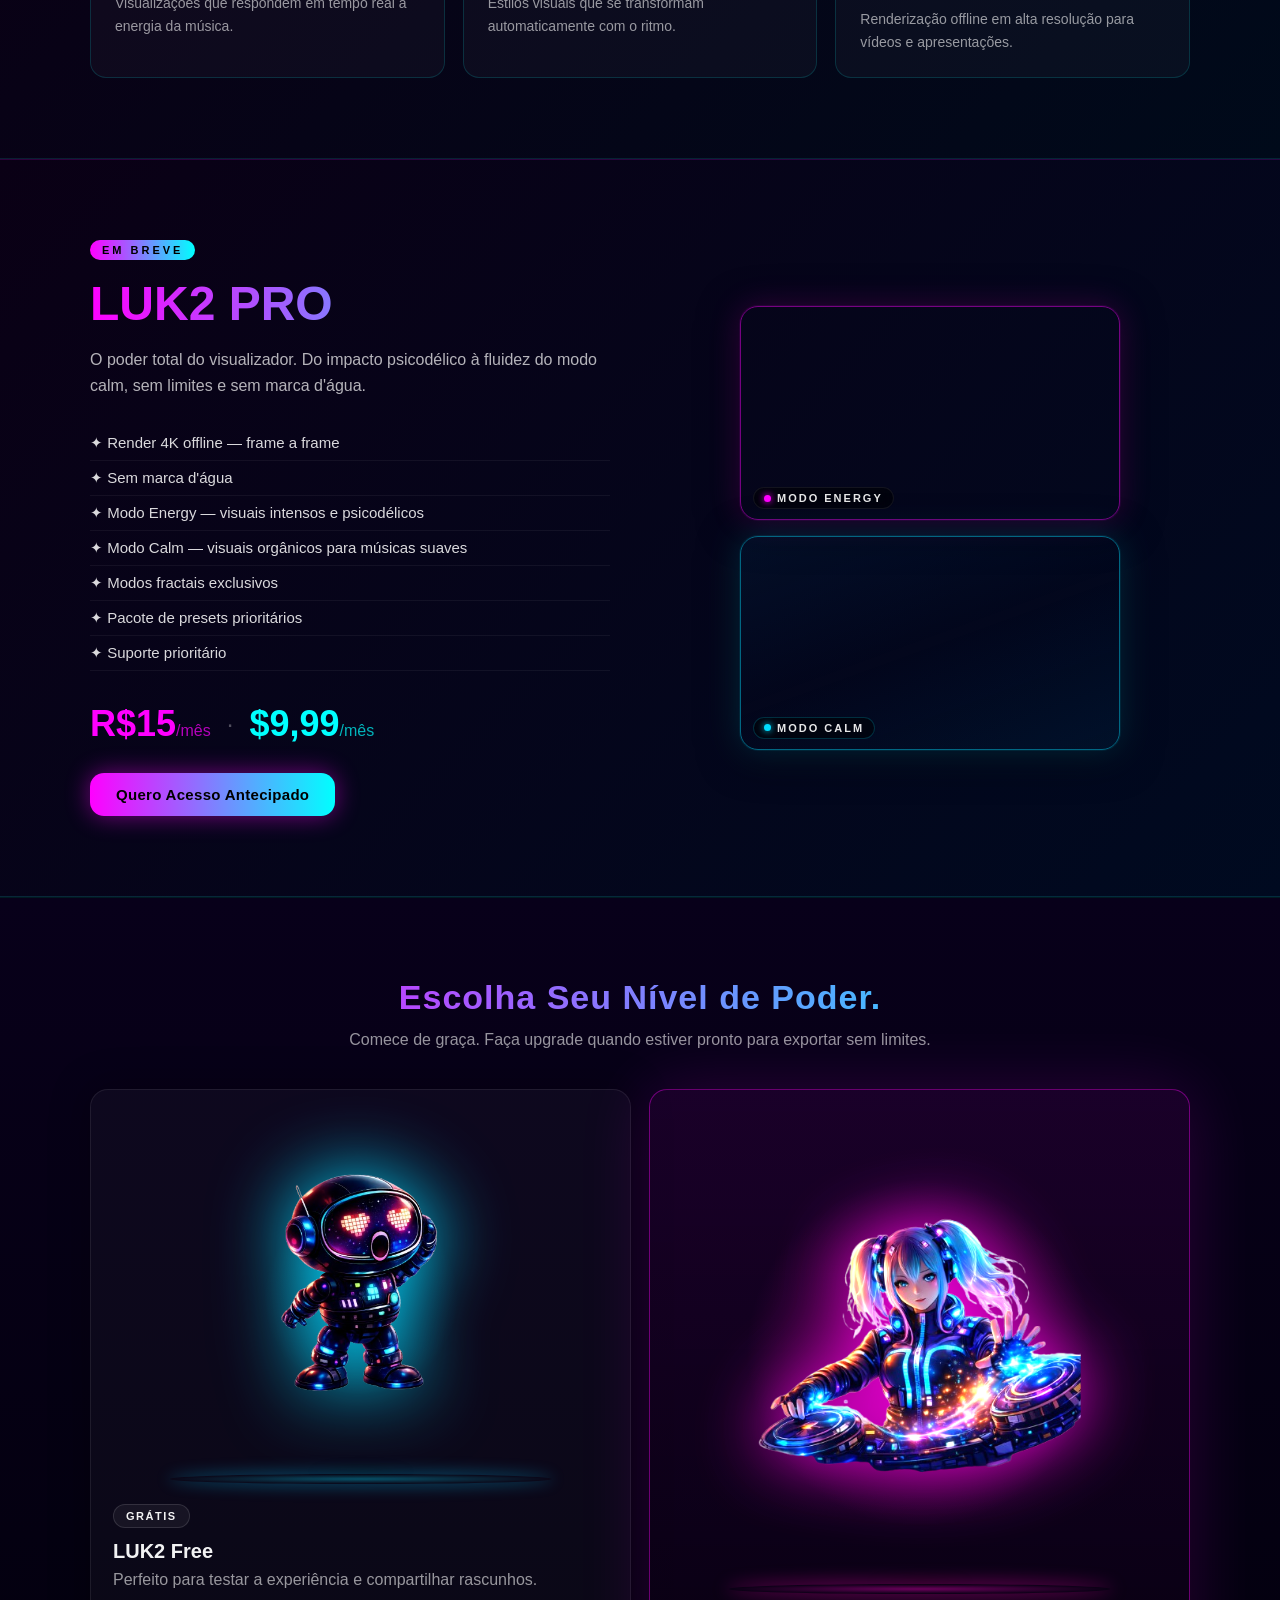
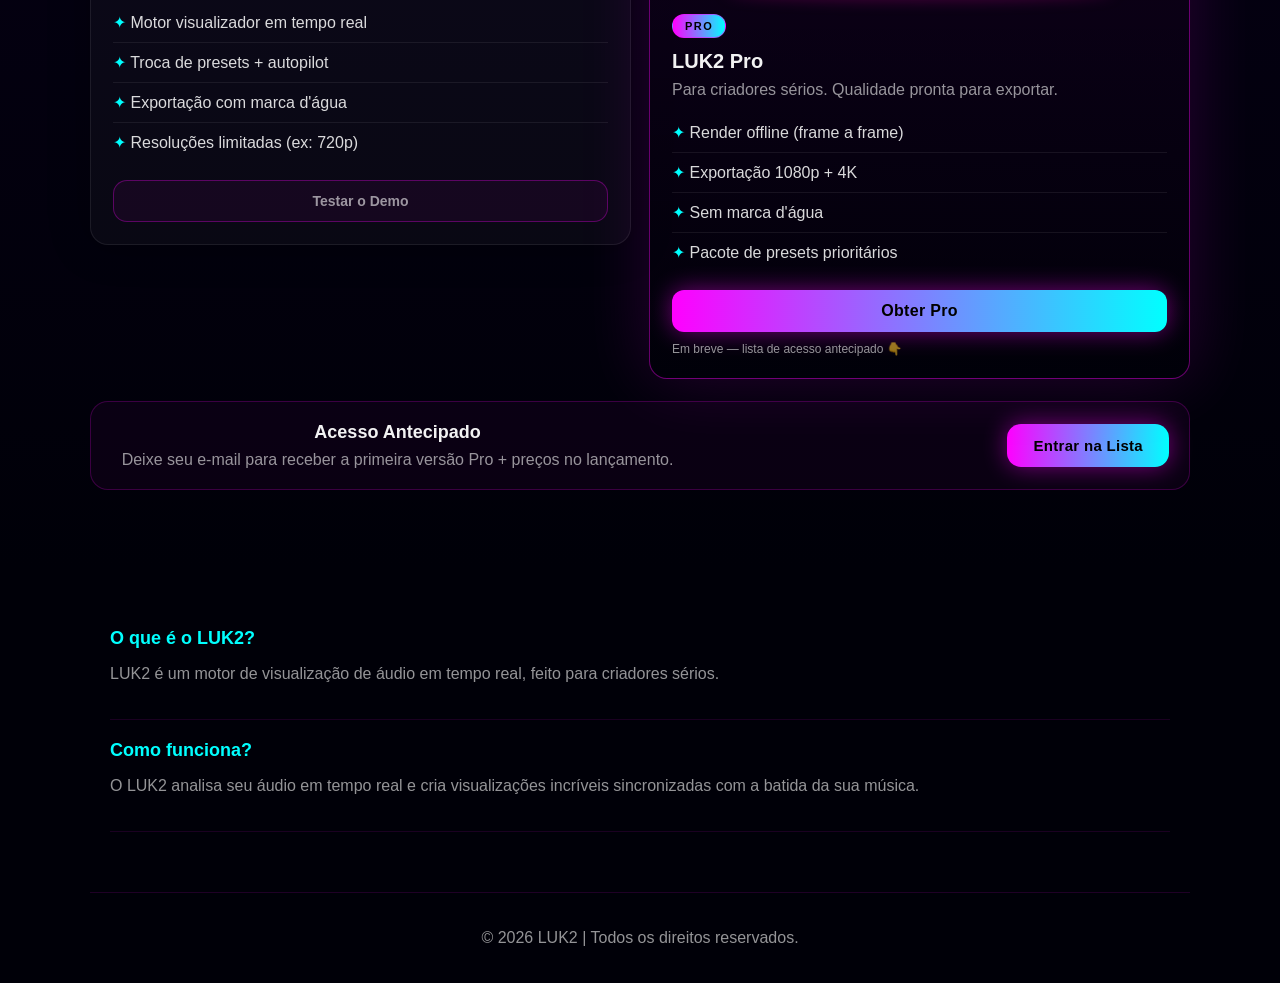
==== commit fefdf031: "Adiciona mensagem 'Download seguro' abaixo do botão de download Co-Authored-By: Claude Sonnet 4.6 <n" ====
--- a/index.html
+++ b/index.html
@@ -89,6 +89,7 @@
   <p>Versão gratuita disponível para Windows. Baixe agora e transforme sua música em visuais em tempo real.</p>
   <div style="text-align:center; margin-top:24px;">
     <a class="cta cta-big" href="https://github.com/la6884010-code/luk2musicas/releases/download/v1.1.0/luk2-demo.exe" target="_blank" rel="noopener">⬇ Baixar Grátis — Windows</a>
+    <p style="margin-top:10px; font-size:14px;">✔ Download seguro</p>
     <p style="margin-top:8px; opacity:0.6; font-size:13px;">Baixe no seu PC ou notebook Windows • 64-bit</p>
     <p style="margin-top:4px; opacity:0.5; font-size:13px;">Versão 1.1 · Windows 64-bit · 84MB</p>
   </div>
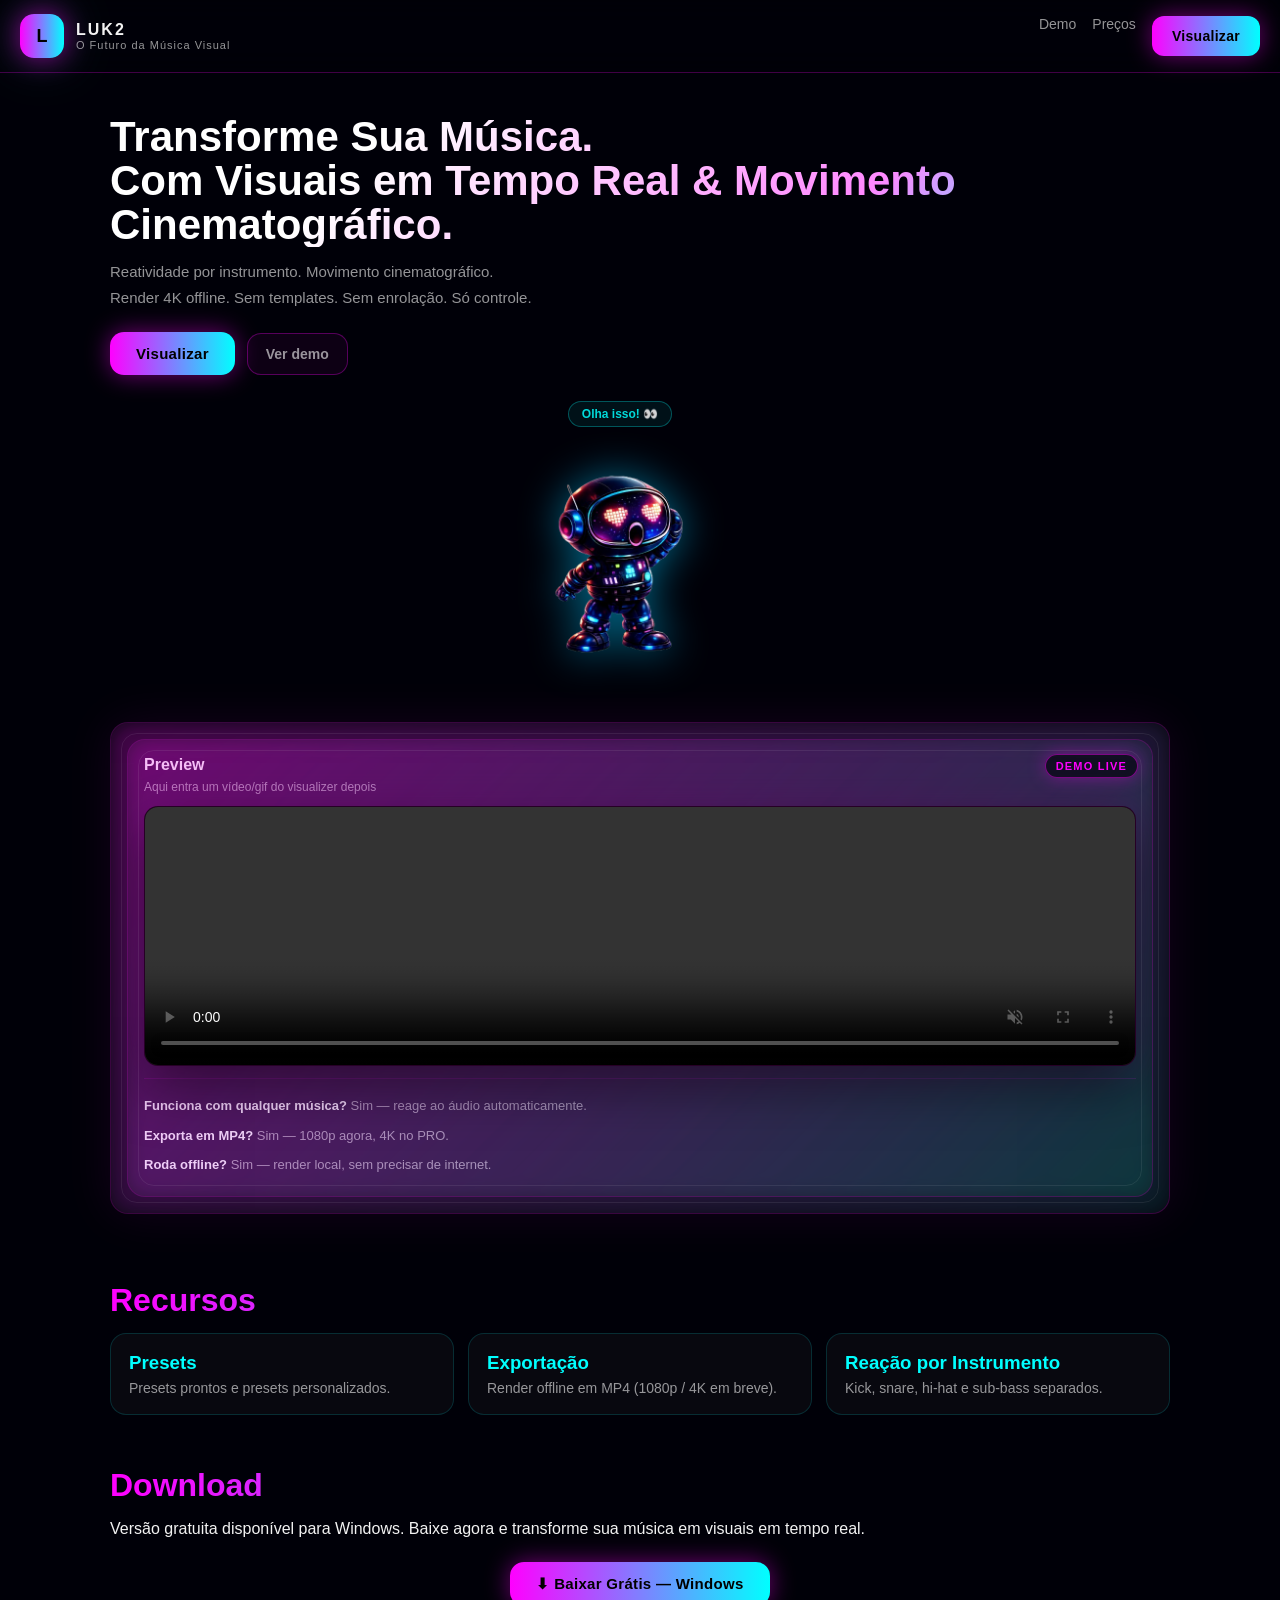
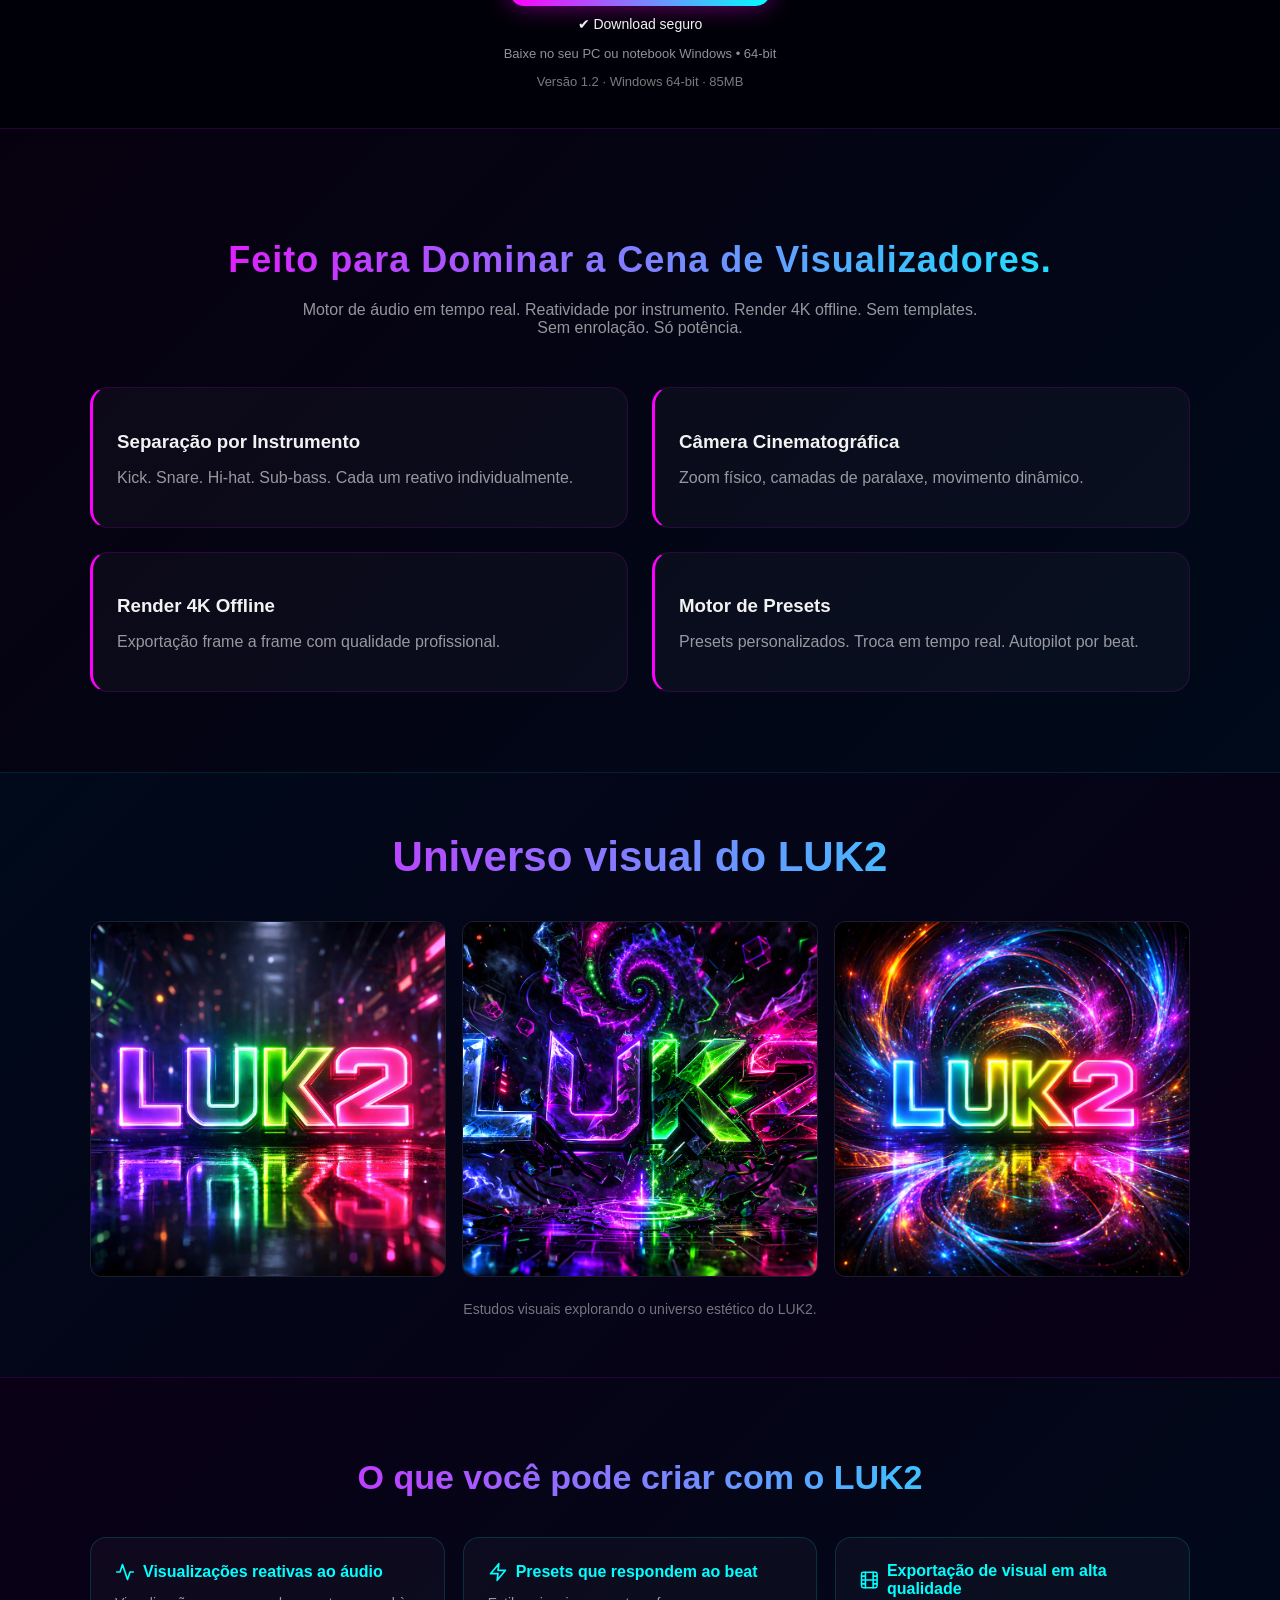
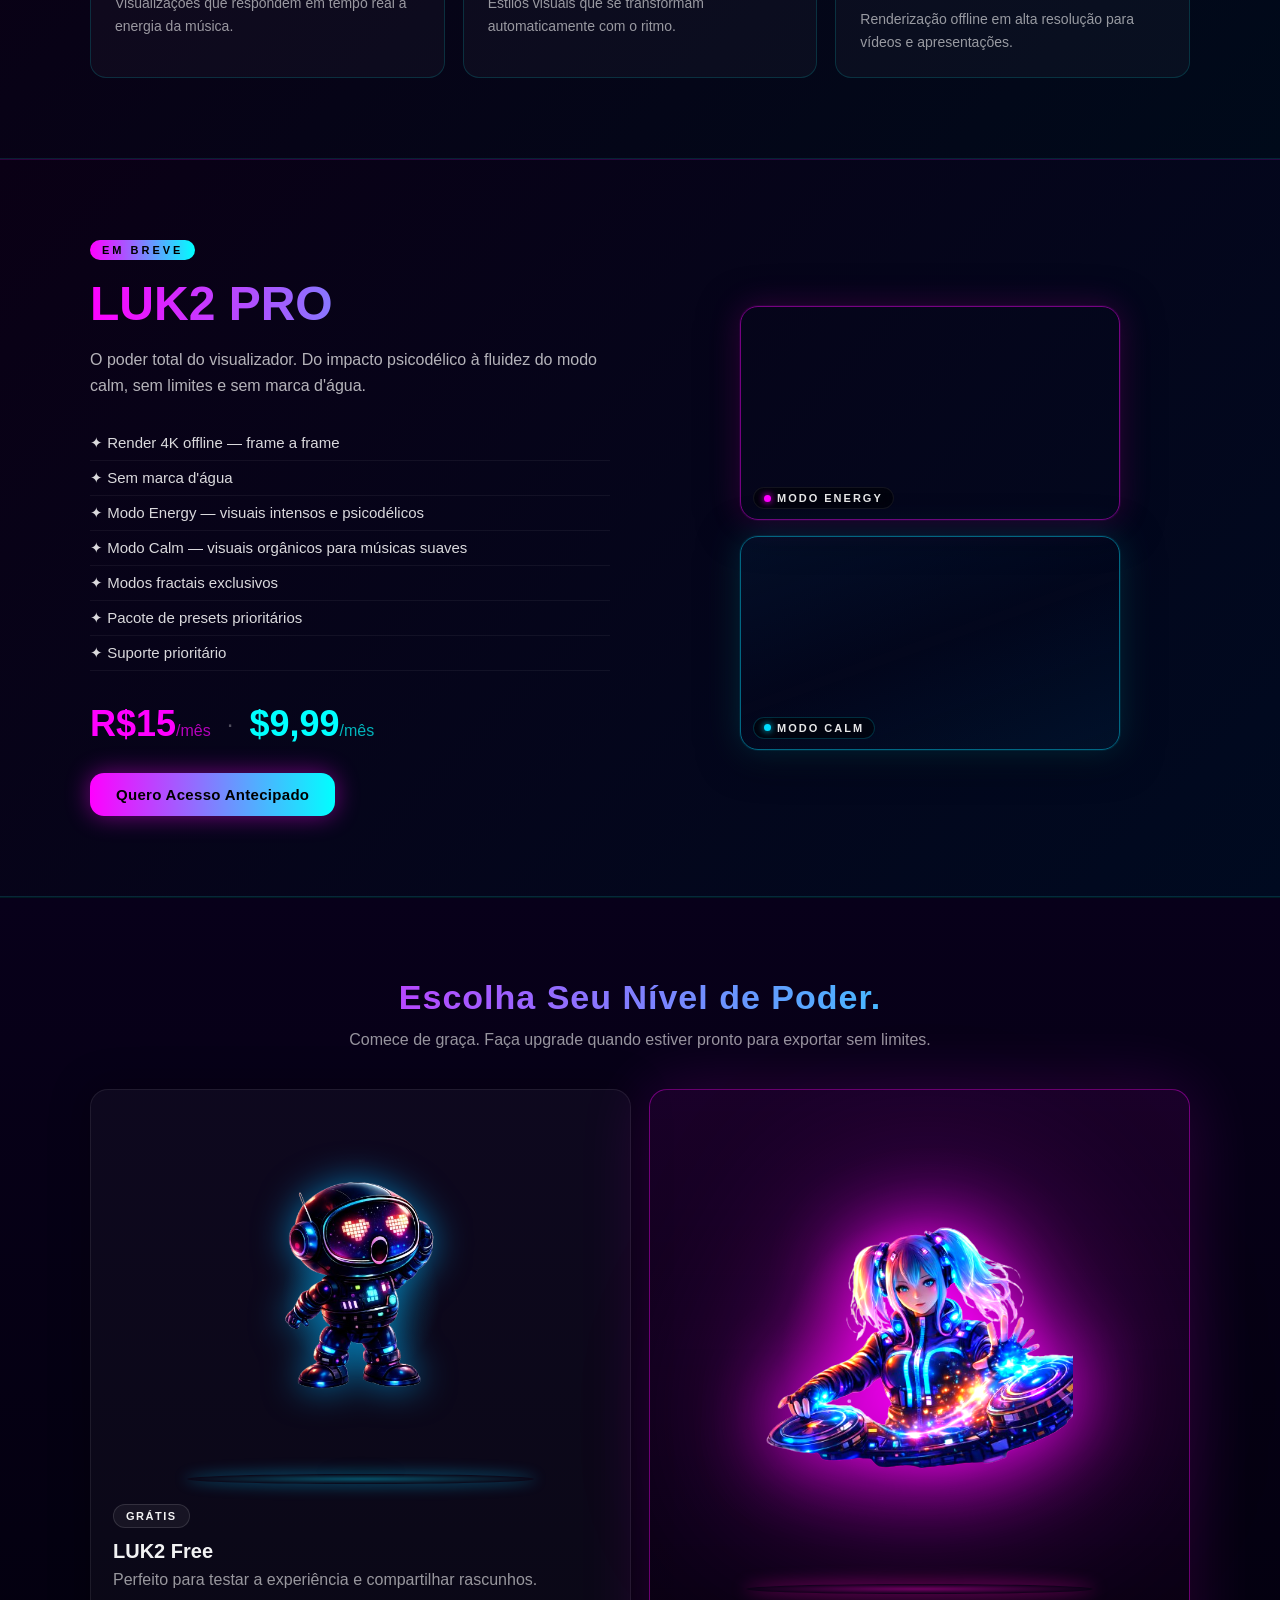
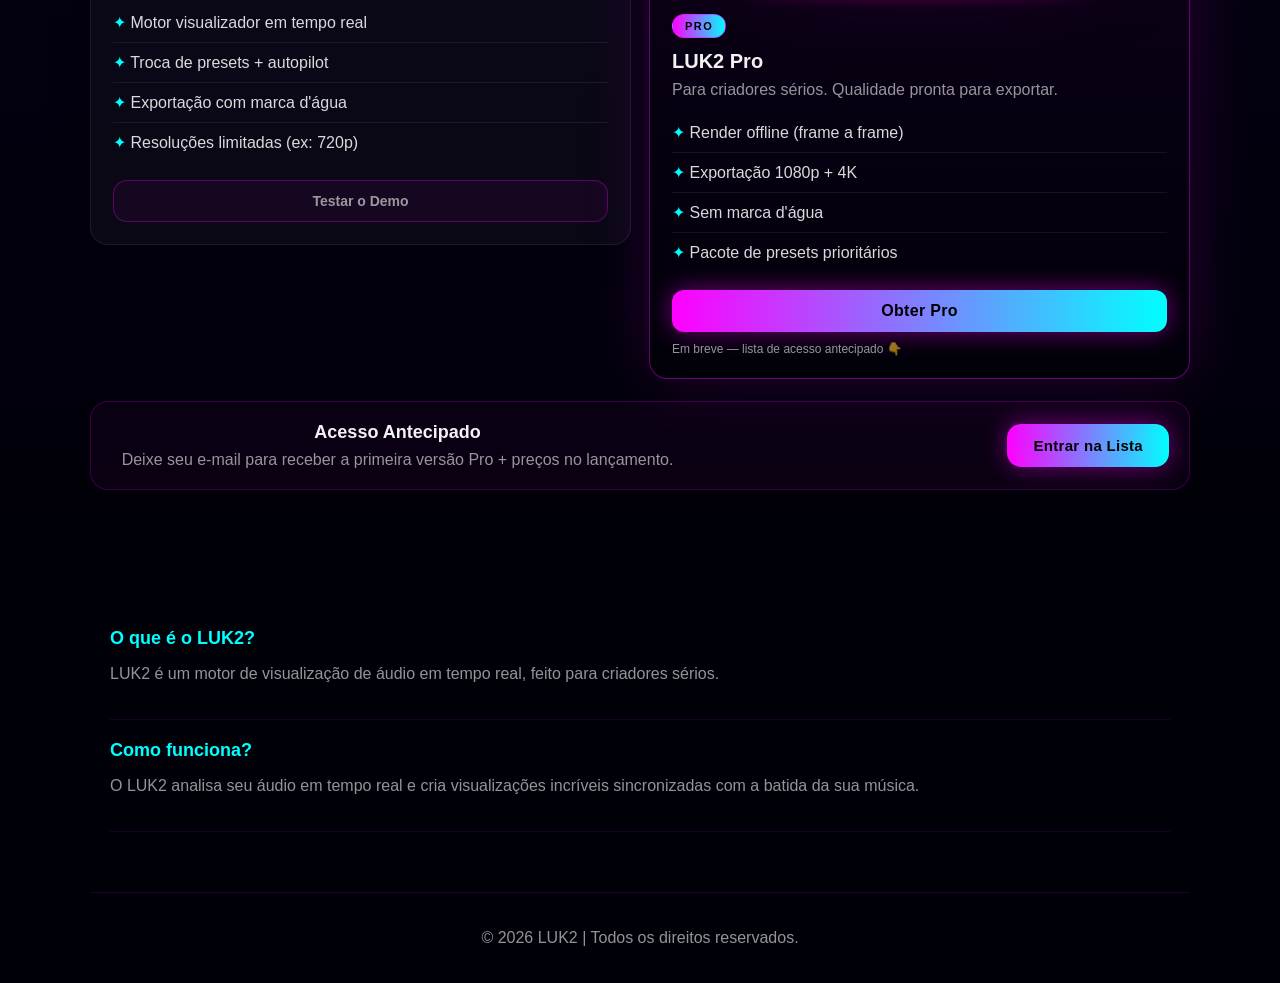
==== commit 3f2bcf1f: "Atualiza download para v1.2.0 — build corrigida com PyInstaller Co-Authored-By: Claude Sonnet 4.6 <n" ====
--- a/index.html
+++ b/index.html
@@ -88,10 +88,10 @@
   <h2>Download</h2>
   <p>Versão gratuita disponível para Windows. Baixe agora e transforme sua música em visuais em tempo real.</p>
   <div style="text-align:center; margin-top:24px;">
-    <a class="cta cta-big" href="https://github.com/la6884010-code/luk2musicas/releases/download/v1.1.0/luk2-demo.exe" target="_blank" rel="noopener">⬇ Baixar Grátis — Windows</a>
+    <a class="cta cta-big" href="https://github.com/la6884010-code/luk2musicas/releases/download/v1.2.0/LUK2-v1.2.0.zip" target="_blank" rel="noopener">⬇ Baixar Grátis — Windows</a>
     <p style="margin-top:10px; font-size:14px;">✔ Download seguro</p>
     <p style="margin-top:8px; opacity:0.6; font-size:13px;">Baixe no seu PC ou notebook Windows • 64-bit</p>
-    <p style="margin-top:4px; opacity:0.5; font-size:13px;">Versão 1.1 · Windows 64-bit · 84MB</p>
+    <p style="margin-top:4px; opacity:0.5; font-size:13px;">Versão 1.2 · Windows 64-bit · 85MB</p>
   </div>
 </section>
 
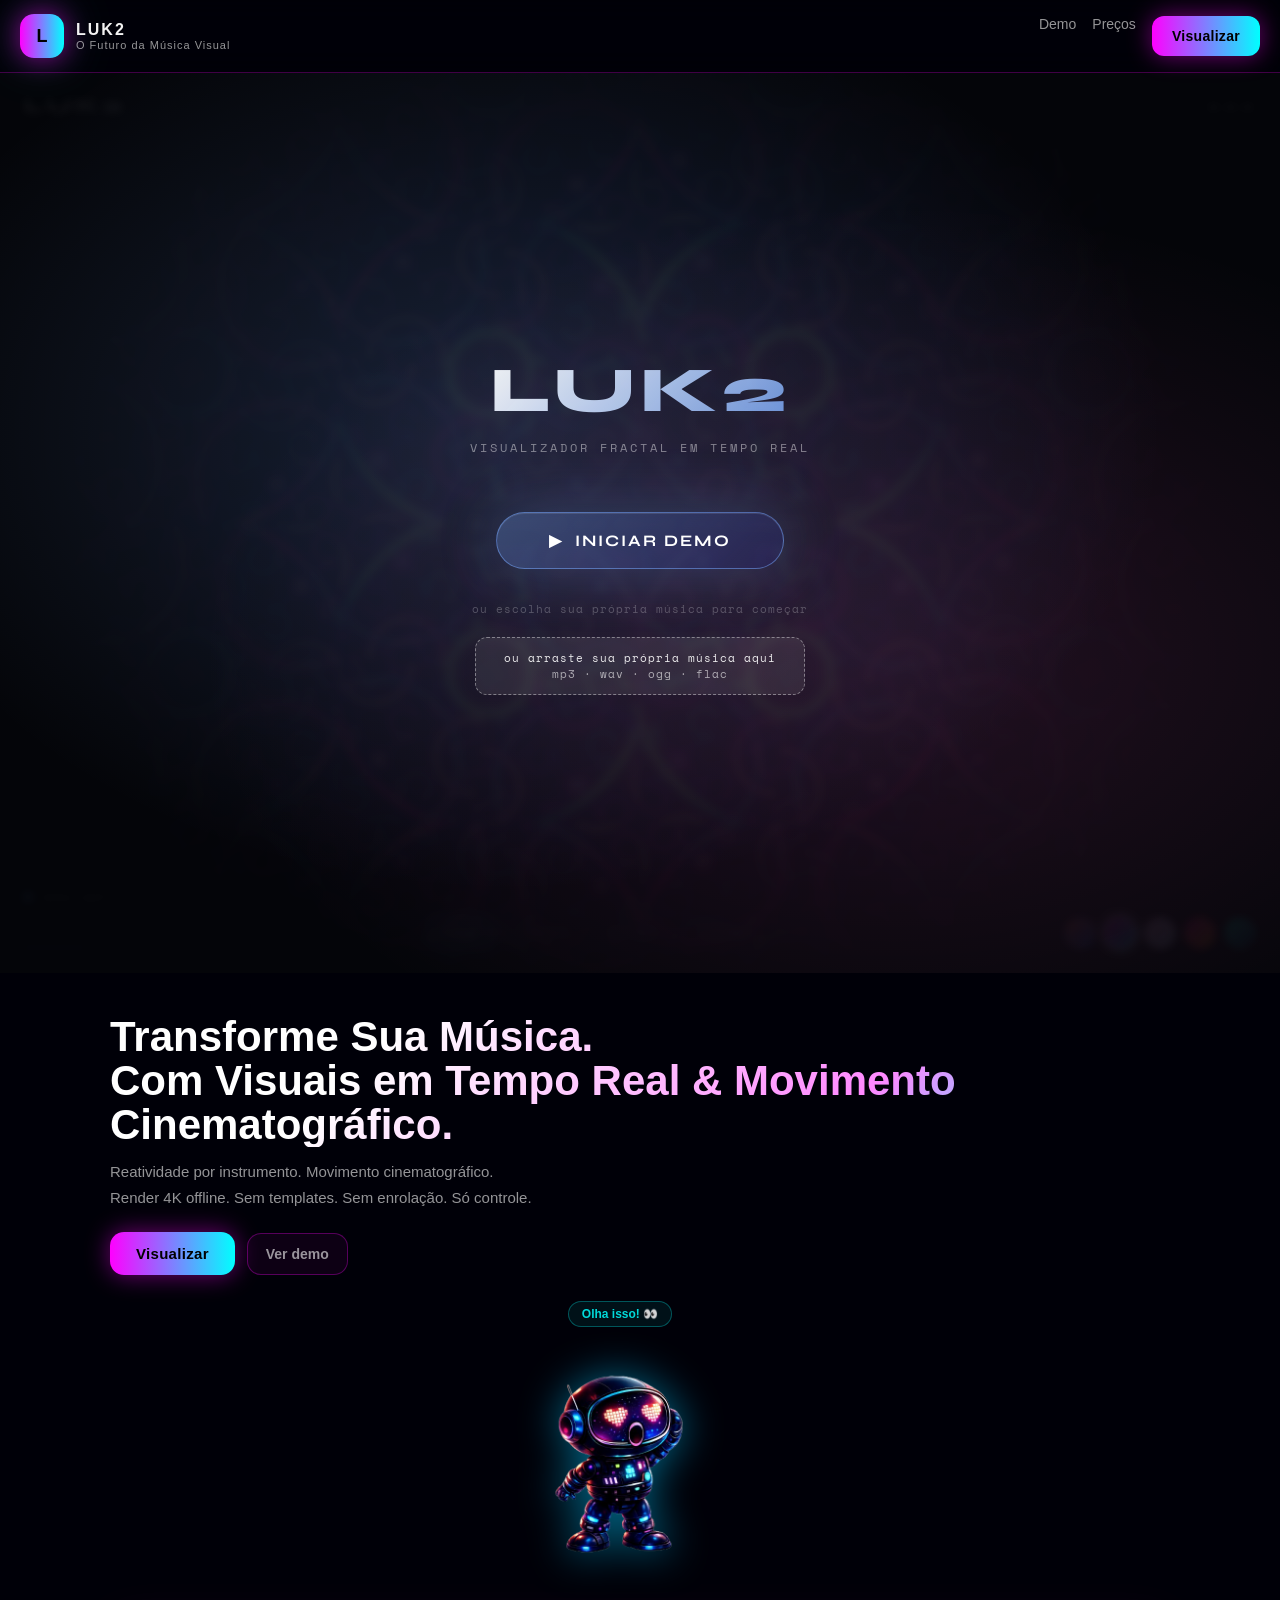
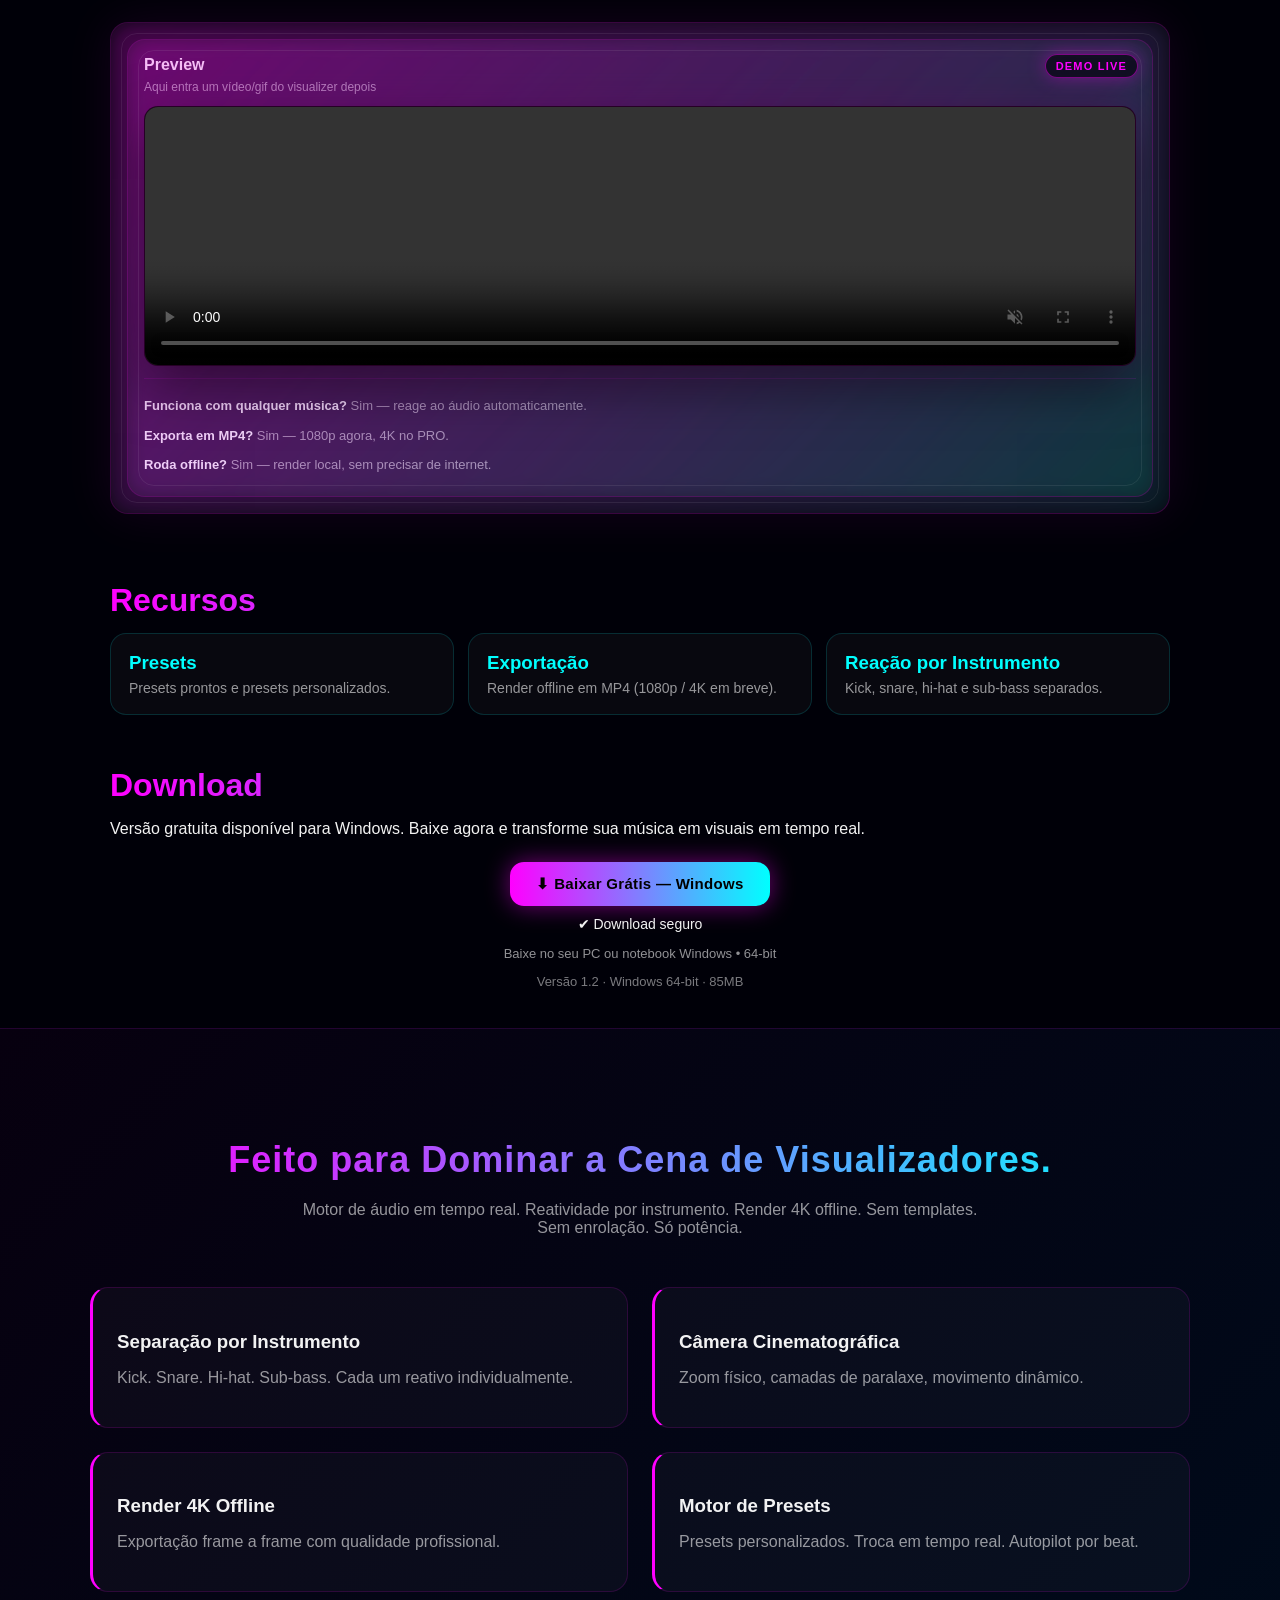
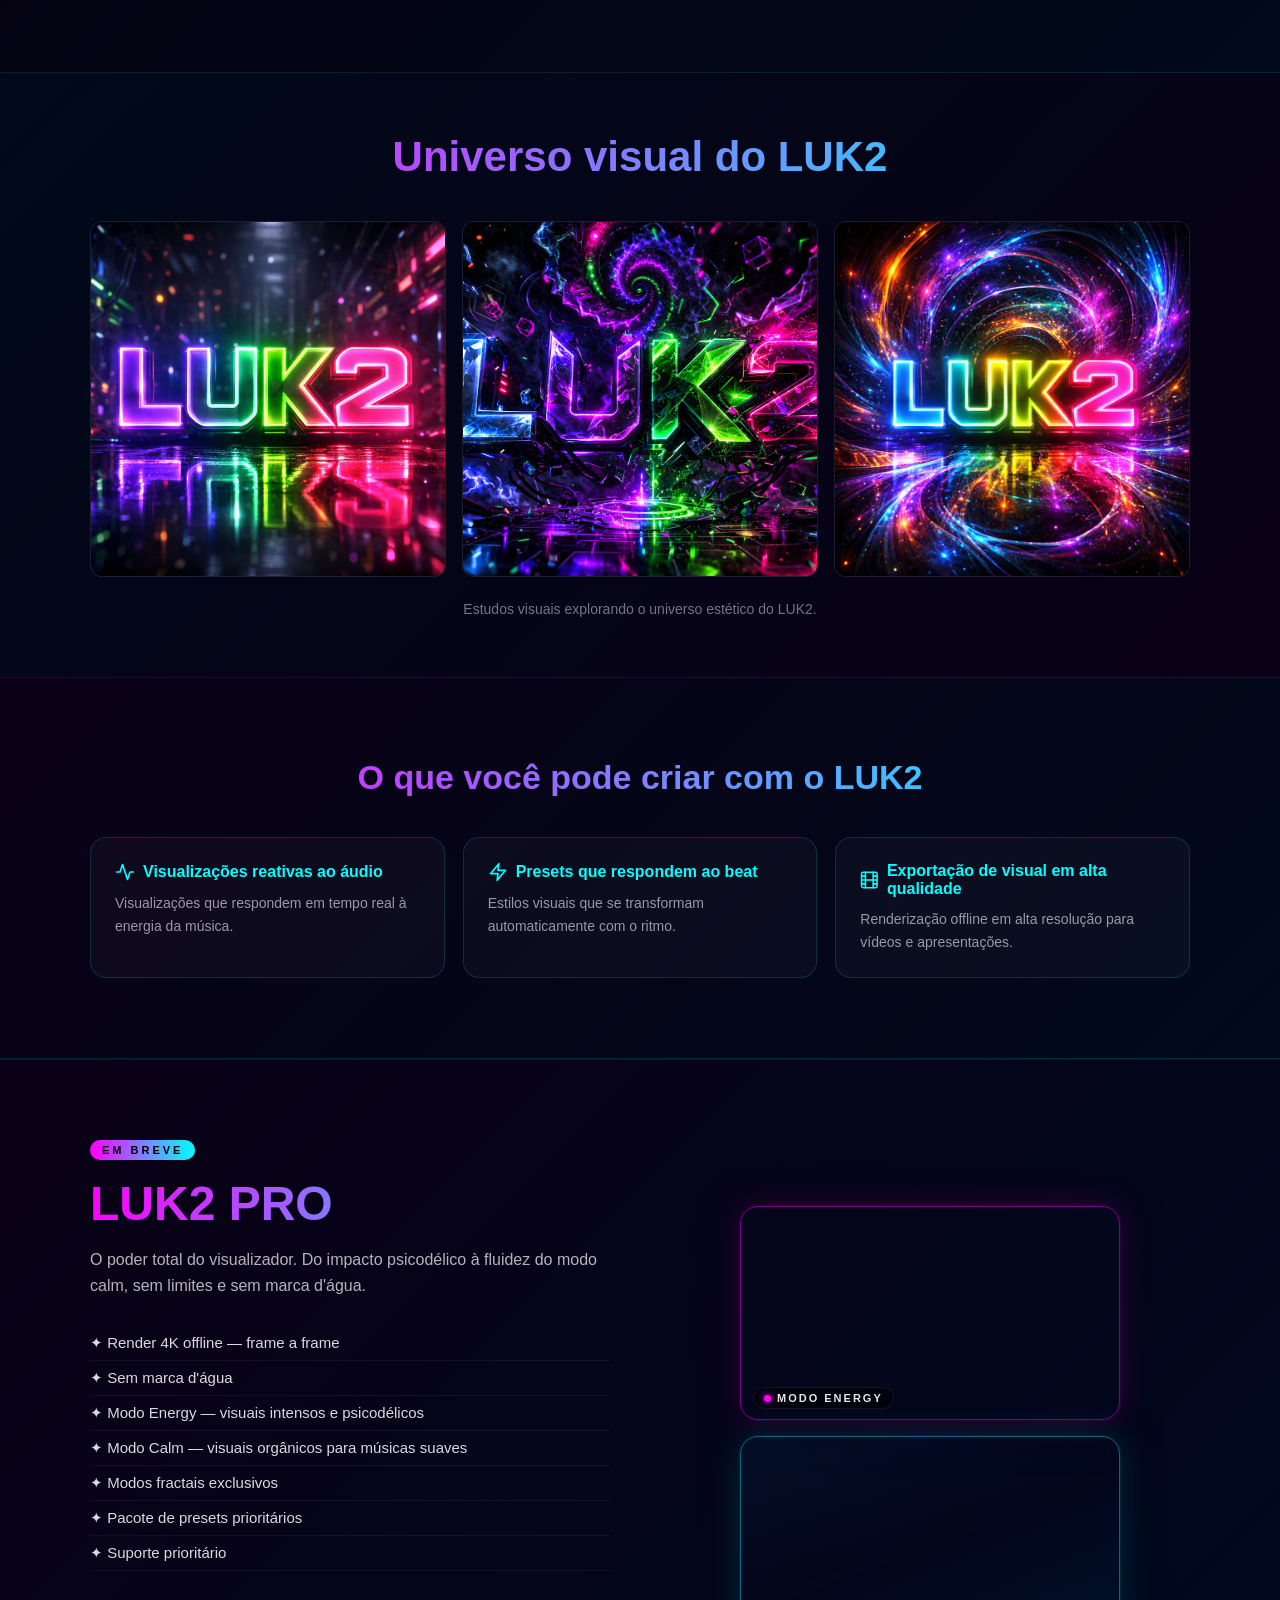
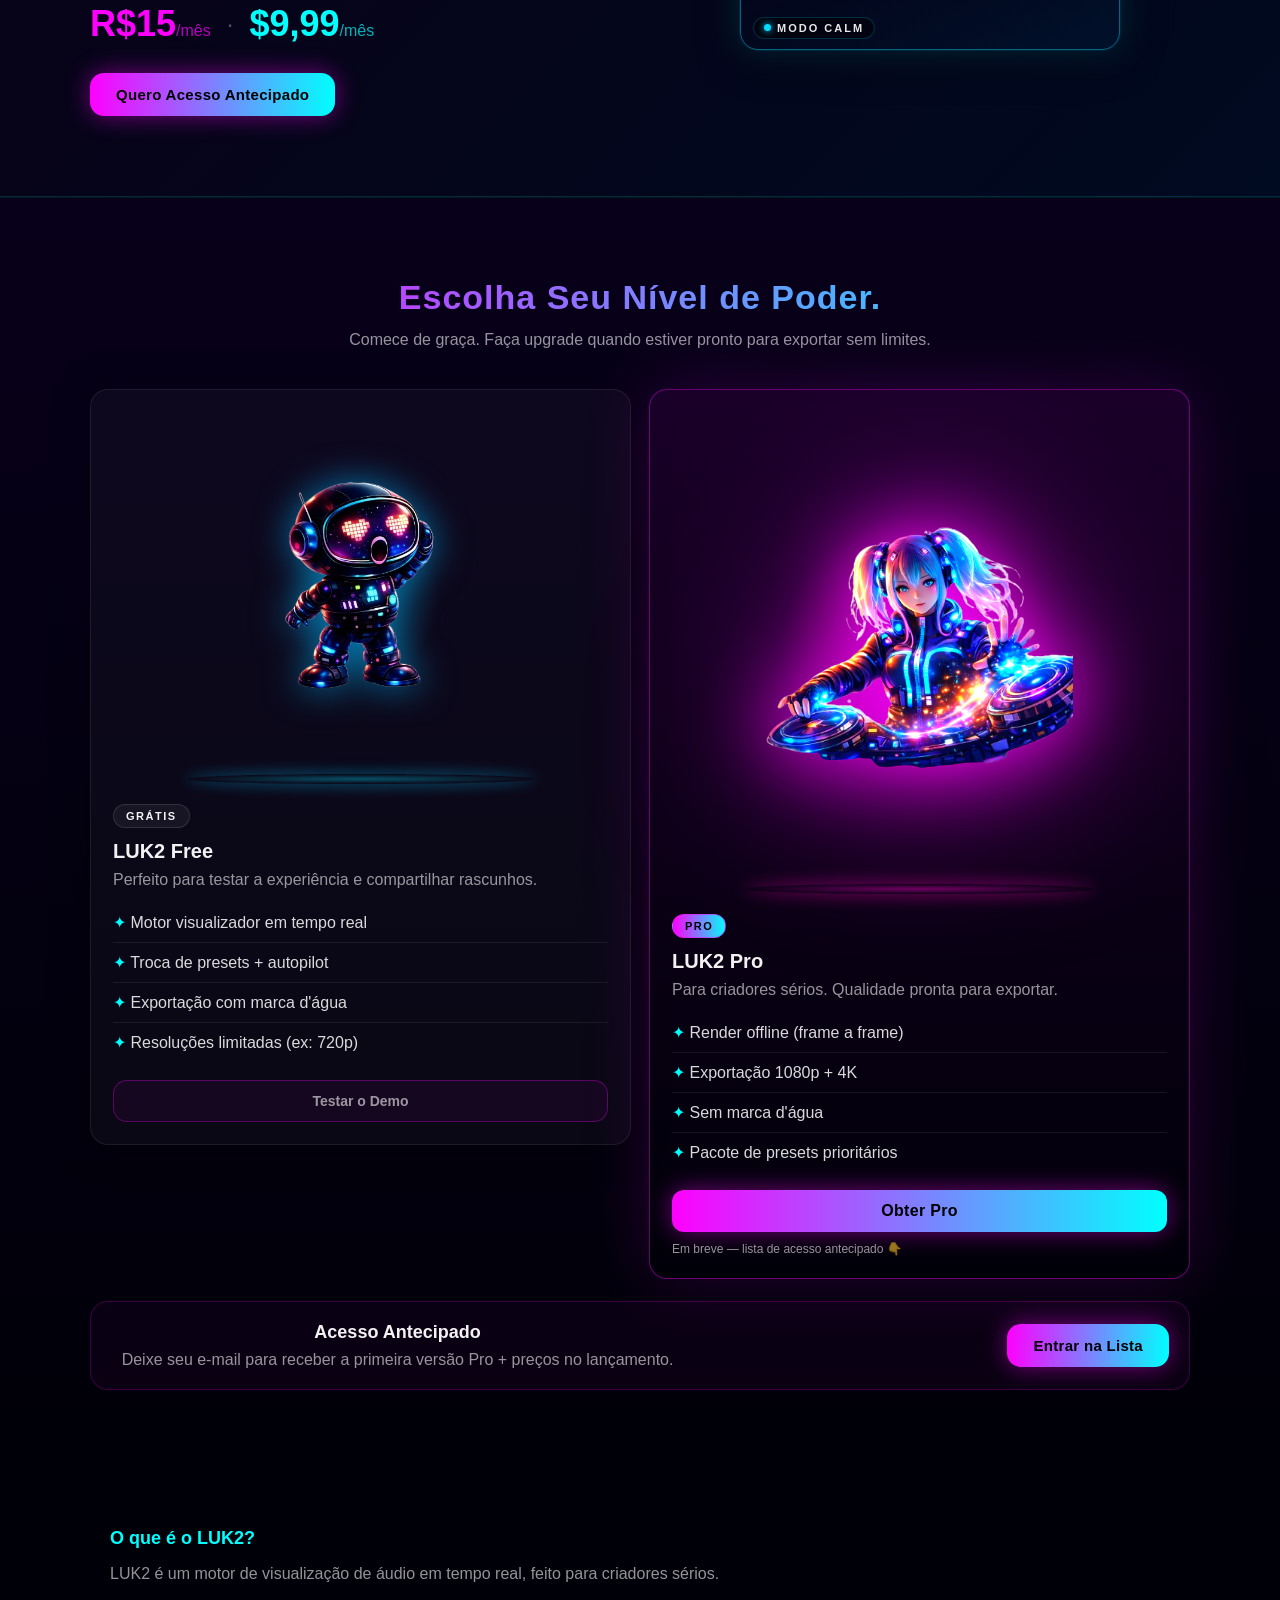
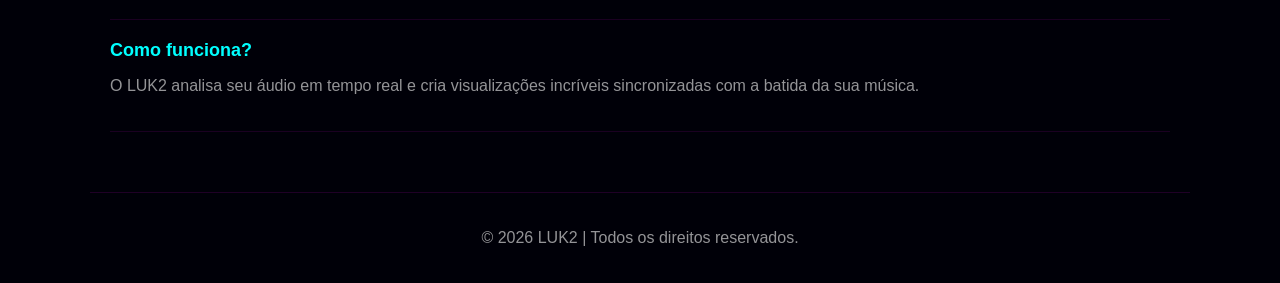
==== commit 73ce538d: "Add experience section with interactive demo iframe above hero - New full-viewport section at top of" ====
--- a/index.html
+++ b/index.html
@@ -23,6 +23,17 @@
     <a href="#download" class="cta">Visualizar</a>
   </div>
 </header>
+
+<!-- Experience Section -->
+<section class="experience-section">
+  <iframe
+    src="demo.html"
+    class="experience-iframe"
+    allow="autoplay"
+    allowfullscreen
+    title="LUK2 Visualizer — Demo Interativo"
+  ></iframe>
+</section>
 
 <!-- Hero Section -->
 <main class="hero" style="position:relative; align-items:flex-end;">
--- a/css/styles.css
+++ b/css/styles.css
@@ -545,4 +545,21 @@
 .pricing-col.isBeat .mascot-shadow{
   transform: scaleX(1.2);
   opacity: 0.9;
-}+}
+/* ══════════════════════════════
+   Experience Section (iframe demo)
+══════════════════════════════ */
+.experience-section {
+  width: 100%;
+  height: 100vh;
+  position: relative;
+  overflow: hidden;
+  background: #000;
+}
+
+.experience-iframe {
+  width: 100%;
+  height: 100%;
+  border: none;
+  display: block;
+}
